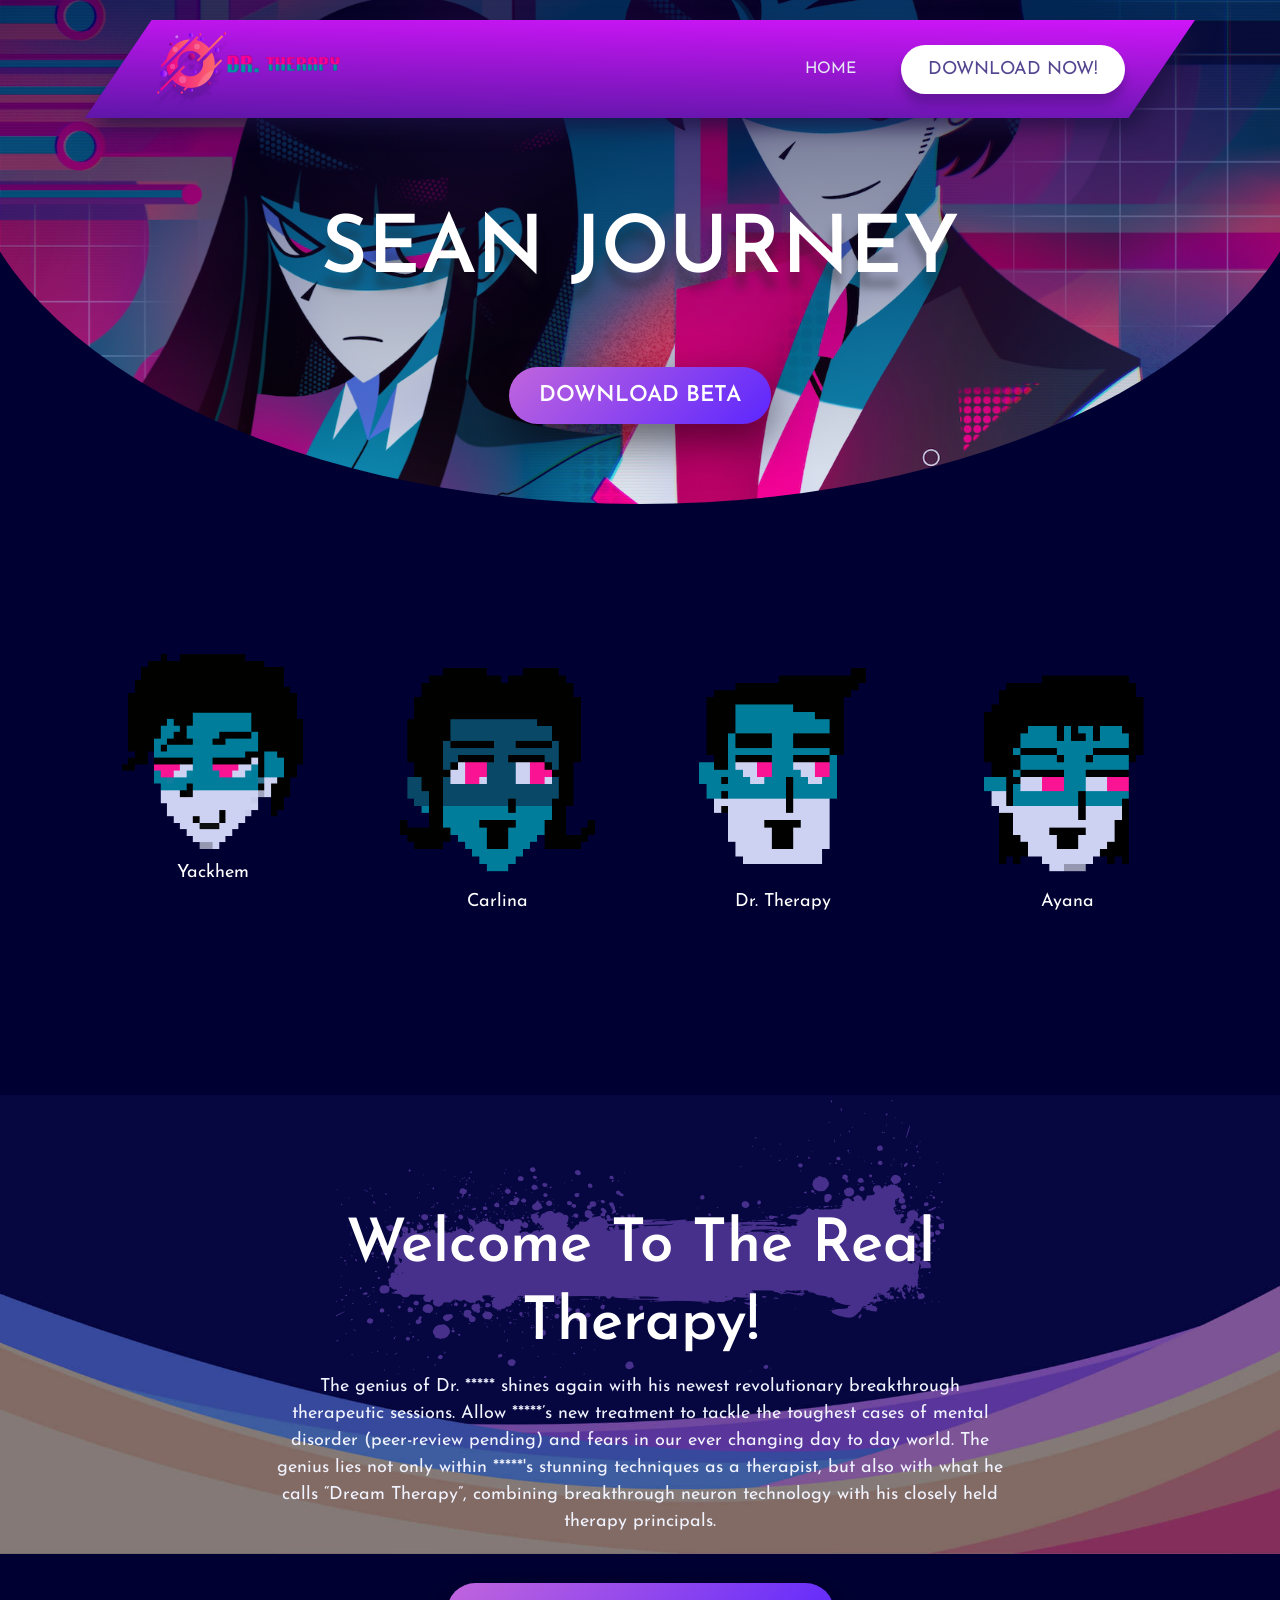
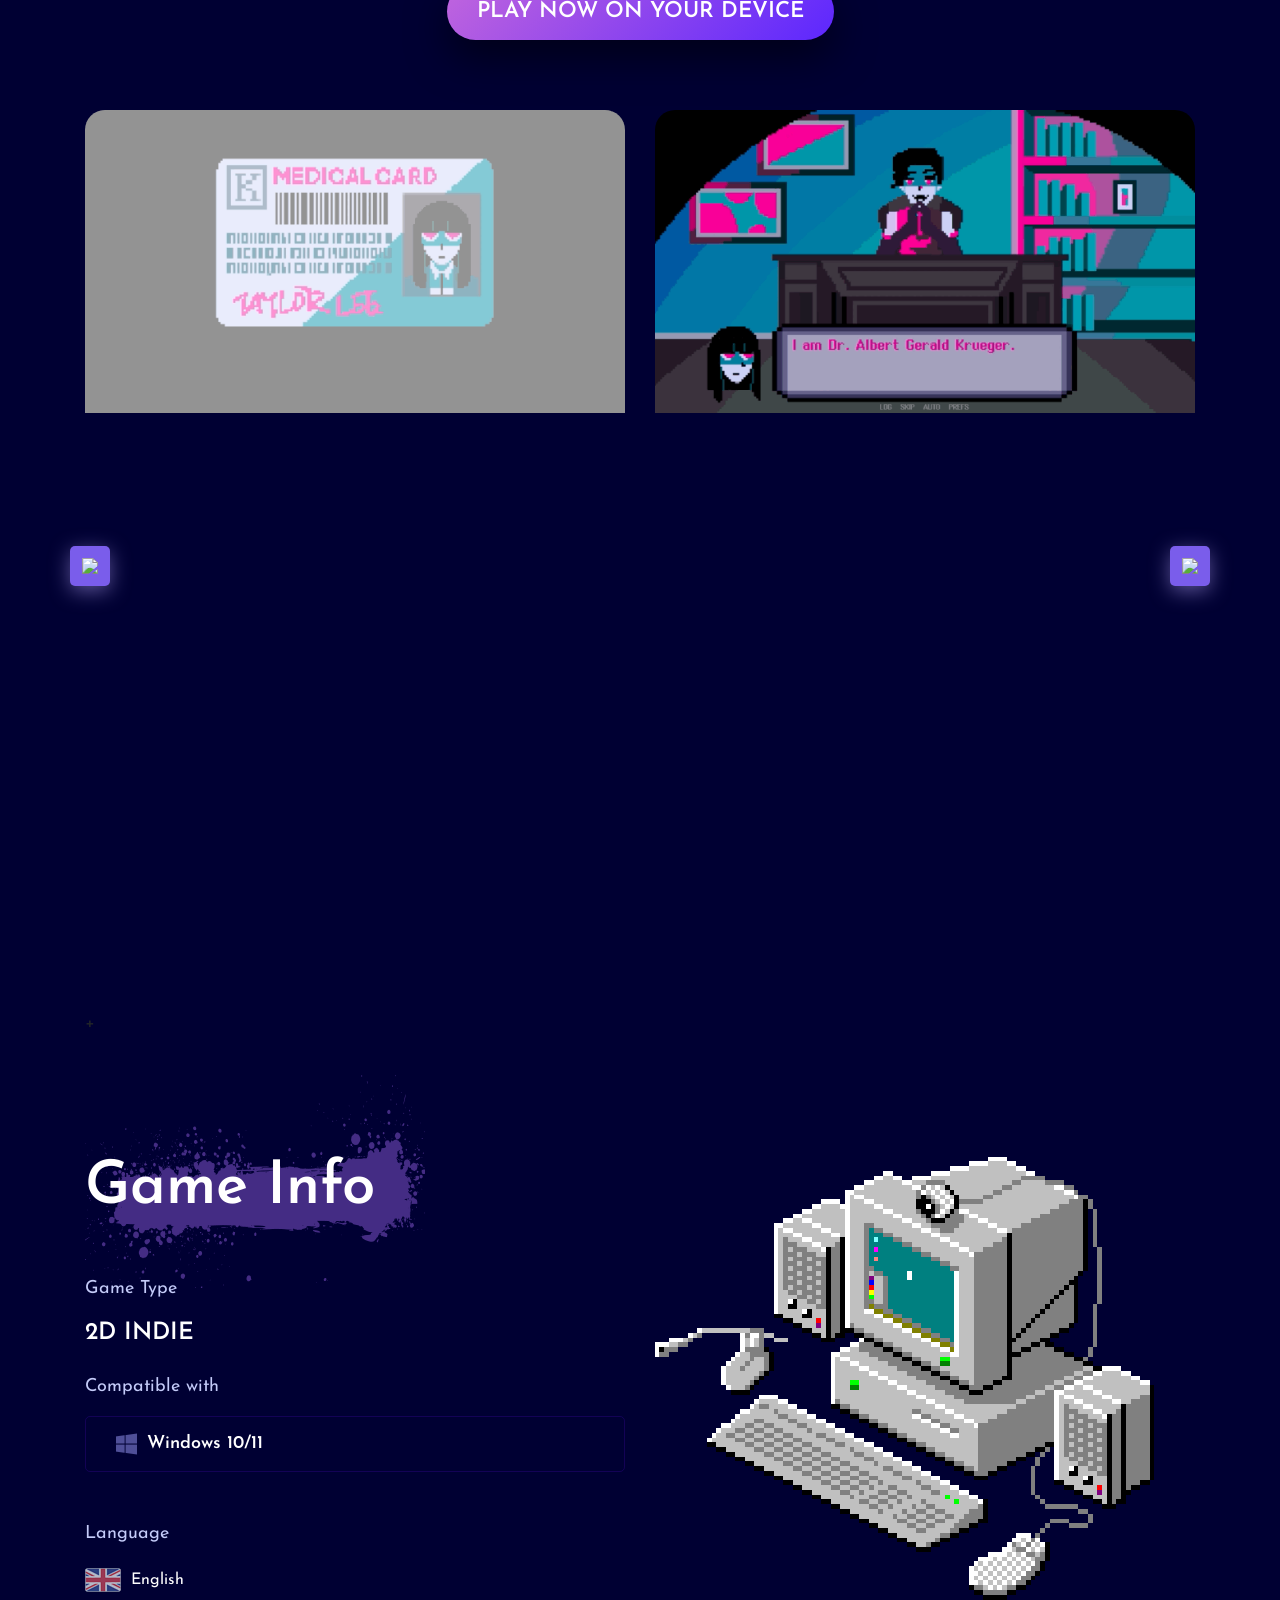
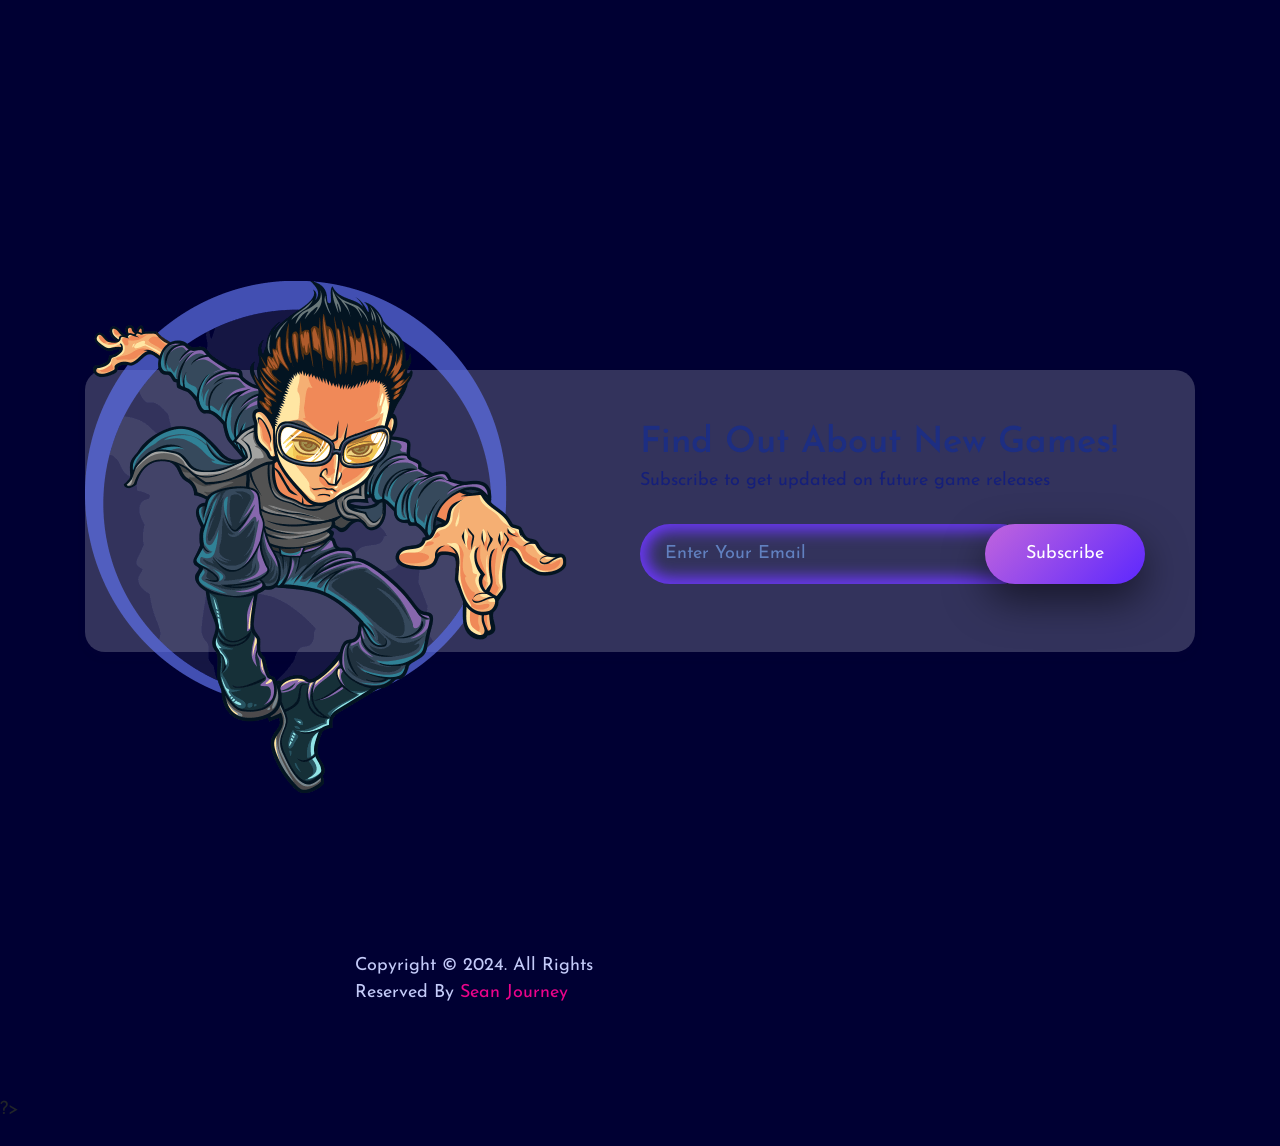
==== index.html @ 31d28137 "Add files via upload" ====
<!DOCTYPE html PUBLIC "-//W3C//DTD HTML 4.0 Transitional//EN" "http://www.w3.org/TR/REC-html40/loose.dtd">
<?php <!DOCTYPE html><html lang="en"><head>
<title>Sean Journey</title>
<meta content="Sean Journey" property="og:title">
<meta content="Sean Journey is a 2D, Indie and Therapy game. Take your time and see more info in website." property="og:description">
<meta content="https://dr-therapy.github.io/" property="og:url">
<meta content="https://media.discordapp.net/attachments/1150513213058846881/1151575659253084210/images-9YUft3VPy93D.png?width=976&height=676" property="og:image">
<meta content="#43B581" data-react-helmet="true" name="theme-color">
<meta content="https://media.discordapp.net/attachments/1150513213058846881/1151256190723035217/images-aWc6dAeODB8t.png?width=602&height=642
  <meta charset="UTF-8">
  <meta name="viewport" content="width=device-width, initial-scale=1.0">
  <title>Sean Journey</title>
  <!-- site favicon -->
  <link rel="icon" type="image/png" href="favicons/547-images-72fq3OWCwYFh.png" sizes="16x16">
  <!-- bootstrap 4  -->
  <link rel="stylesheet" href="css/css-IxWB4lY7jQps.css">
  <!-- fontawesome 5  -->
  <link rel="stylesheet" href="css/css-XIwxACQ8x75P.css">
  <!-- line-awesome webfont -->
  <link rel="stylesheet" href="css/css-FMlQLo7aZIdX.css">
  <!-- custom select css -->
  <link rel="stylesheet" href="css/css-d6UPQc3RAxbQ.css">
  <!-- animate css  -->
  <link rel="stylesheet" href="css/css-5JDWLdADN96t.css">
  <!-- lightcase css -->
  <link rel="stylesheet" href="css/css-H0JssrYI01Vh.css">
  <!-- slick slider css -->
  <link rel="stylesheet" href="css/css-qtkO4EIQkeHP.css">
  <!-- style main css -->
  <link rel="stylesheet" href="css/css-QfzSubAjtfDZ.css">
</head>
  <body>

    <!-- prealoader start  -->
    <div class="preloader">
      <div class="spinner">
        <div class="dot1"></div>
        <div class="dot2"></div>
      </div>
    </div>
    <!-- prealoader end -->

  <!-- scroll-to-top start -->
  <div class="scroll-to-top">
    <span class="scroll-icon">
      <i class="las la-arrow-up"></i>
    </span>
  </div>
  <!-- scroll-to-top end -->
  <!-- page-wrapper start -->
  <div class="page-wrapper">
      <!-- login modal -->
  <div class="modal fade" id="loginModal" tabindex="1" role="dialog" aria-hidden="true">
    <div class="modal-dialog modal-dialog-centered modal-dialog-scrollable">
      <div class="modal-content bg-transparent">
        <div class="modal-body">
          <div class="account-area">
  <form action="" method="post">
            <h3 class="title mb-4">Access Beta</h3>
            </form><form class="account-form">
              <div class="form-group">
                <label>Key</label>
                <input type="keyy" name="keyy" id="keyy" placeholder="Enter Your Key" class="form-control">
              </div>
              <div class="text-center">
                <button type="submit" name="submit" class="cmn-btn">Access</button>
              </div>
          </form></div><!-- account-area end -->
        </div>
      </div>
    </div>
  </div>

  <!-- Sign Up modal -->
  <div class="modal fade" id="signupModal" tabindex="1" role="dialog" aria-hidden="true">
    <div class="modal-dialog modal-dialog-centered modal-dialog-scrollable">
      <div class="modal-content bg-transparent">
        <div class="modal-body">
          <div class="account-area">
            <h3 class="title mb-4">Let's get started</h3>
            <div class="text-center mt-4">
              <a href="#0" class="google-btn mt-4 mb-3"><img src="images/images-44R.iAA0UcPmk.png" alt="image">Sign Up with Google</a>
            </div>
            <div class="or-devider mt-4"><span>OR</span></div>
            <p class="text-center mt-2 mb-4">Sign up with your work email</p>
            <form class="account-form">
              <div class="form-group">
                <label>Your Email </label>
                <input type="email" name="login_email" placeholder="Enter Your Email" class="form-control">
              </div>
              <div class="text-center">
                <button type="submit" class="cmn-btn">Try It Now</button>
              </div>
            </form>
            <p class="text-center mt-3">Already have an account?<a href="#0" data-dismiss="modal" data-toggle="modal" data-target="#loginModal">Sign In</a></p>
          </div><!-- account-area end -->
        </div>
      </div>
    </div>
  </div>

  <!-- header-section start  -->
  <header class="header">
    <div class="header__bottom">
      <div class="container">
        <nav class="navbar navbar-expand-xl align-items-center">
          <a class="site-logo site-title" href="index.html"><img src="images/images-RcSnmPoXoDvJ.png" alt="site-logo"><span class="logo-icon"><i class="flaticon-fire"></i></span></a>
          <button class="navbar-toggler ml-auto" type="button" data-toggle="collapse" data-target="#navbarSupportedContent" aria-controls="navbarSupportedContent" aria-expanded="false" aria-label="Toggle navigation">
          <span class="menu-toggle"></span>
          </button>
          <div class="collapse navbar-collapse" id="navbarSupportedContent">
            <ul class="navbar-nav main-menu ml-auto">
              <li class="menu_has_children">
                <a href="#0">Home</a>
            </li></ul>
            <div class="nav-right">
              <a href="https://mega.nz/file/ZqERUDAR#5zVA3lw1szjjdpFjKoRup0w1omynyLAjbI9pISvxrHs download="" alt="">Download Now! </a>
            </div>
          </div>
        </nav>
      </div>
    </div><!-- header__bottom end -->
  </header>
  <!-- header-section end  -->

    <!-- inner-hero start -->
    <section class="inner-hero style--three">
      <div class="clip-path-img"><img src="images/images-9YUft3VPy93D.png" alt="image"></div>
      <div class="container">
        <div class="row">
          <div class="col-lg-12">
            <div class="single-game-hero text-center">
              <h2 class="game-name">Sean Journey</h2>
              <div>
              <a href="https://mega.nz/file/ZqERUDAR#5zVA3lw1szjjdpFjKoRup0w1omynyLAjbI9pISvxrHs" download alt class="cmn-btn style--two mt-5">Download Beta </a>
              </div>
            </div>
          </div>
        </div>
      </div>
    </section>
    <!-- inner-hero end -->

    <!-- game features section start -->
    <div class="pt-120 pb-120">
      <div class="container">
        <div class="row mb-none-30">
          <div class="col-lg-3 col-sm-6 mb-30">
            <div class="feature-card bg_img" data-background="assets/images/elements/features/bg-1.png">
              <div class="feature-card__icon">
                <img src="images/images-UntHGE5ipt9d.png" alt="img">
              </div>
              <div class="feature-card__content">
                <p class="text-white">Yackhem</p>
              </div>
            </div><!-- feature-card end -->
          </div>
          <div class="col-lg-3 col-sm-6 mb-30">
            <div class="feature-card bg_img" data-background="assets/images/elements/features/bg-2.png">
              <div class="feature-card__icon">
                <img src="images/images-X0S0oBX2FQmn.png" alt="img">
              </div>
              <div class="feature-card__content">
                <p class="text-white">Carlina</p>
              </div>
            </div><!-- feature-card end -->
          </div>
          <div class="col-lg-3 col-sm-6 mb-30">
            <div class="feature-card bg_img" data-background="assets/images/elements/features/bg-3.png">
              <div class="feature-card__icon">
                <img src="images/images-pfYqk3it9gAr.png" alt="img">
              </div>
              <div class="feature-card__content">
                <p class="text-white">Dr. Therapy</p>
              </div>
            </div><!-- feature-card end -->
          </div>
          <div class="col-lg-3 col-sm-6 mb-30">
            <div class="feature-card bg_img" data-background="assets/images/elements/features/bg-4.png">
              <div class="feature-card__icon">
                <img src="images/images-PwZuIJb8jVUO.png" alt="img">
              </div>
              <div class="feature-card__content">
                <p class="text-white">Ayana</p>
              </div>
            </div><!-- feature-card end -->
          </div>
        </div>
      </div>
    </div>
    <!-- game features section end -->

    <!-- single game start -->
    <section class="pt-120 position-relative">
      <div class="bg-el"><img src="images/images-v4P0TdIMLBCH.jpg" alt="image"></div>
      <div class="container">
        <div class="row justify-content-center">
          <div class="col-lg-8">
            <div class="section-header text-center has--bg">
              <div class="header-image"><img src="images/images-P5N8uVR3KMIM.png" alt="image"></div>
              <h2 class="section-title">Welcome To The Real Therapy!</h2>
              <p>The genius of Dr. ***** shines again with his newest revolutionary breakthrough therapeutic sessions. Allow *****&rsquo;s new treatment to tackle the toughest cases of mental disorder (peer-review pending) and fears in our ever changing day to day world. The genius lies not only within *****'s stunning techniques as a therapist, but also with what he calls &ldquo;Dream Therapy&rdquo;, combining breakthrough neuron technology with his closely held therapy principals.</p>
              <a href="#" class="cmn-btn style--two mt-5">PLAY NOW ON YOUR DEVICE</a>
            </div>
          </div>
        </div>
        <div class="single-game-slider">
          <div class="single-slide">
            <img src="images/images-fbXur6ItQhY5.jpg" alt="image">
          </div><!-- single-slide end -->+
          <div class="single-slide">
            <img src="images/images-9a9Xf6.png" alt="image">
          </div><!-- single-slide end -->
          <div class="single-slide">
            <img src="images/images-DHHdN8.png" alt="image">
          </div><!-- single-slide end -->
          <div class="single-slide">
            <img src="images/images-fDki8O.jpg" alt="image">
          </div><!-- single-slide end -->
        </div><!-- single-game-slider end -->
      </div>
    </section>
    <!-- single game end -->

    <!-- game info start -->
    <section class="pt-120 pb-120">
      <div class="container">
        <div class="row">
          <div class="col-lg-6">
            <div class="section-header has--bg mb-5">
              <div class="header-image justify-content-start"><img src="images/images-zzeDLjDer0Ff.png" alt="image"></div>
              <h2 class="section-title">Game Info</h2>
            </div>
            <p>Game Type</p>
            <h3 class="text-uppercase mt-3">2D Indie</h3>
            <p class="mt-4">Compatible with</p>
            <div class="game-compatible mt-3">
              <div class="single">
                <i class="fab fa-windows"></i>
                <h6 class="caption">Windows 10/11</h6>
              </div><!-- single end -->
            </div><!-- game-compatible end -->
            <p class="mt-5">Language</p>
            <div class="game-language mt-3">
              <div class="single">
                <img src="images/images-4wD2h6oa7nn2.png" alt="image">
                <span class="text-white">English</span>
              </div>
            </div>
          </div>
          <div class="col-lg-6 mt-lg-0 mt-4">
            <div class="game-info-thumb">
              <img src="images/images-RMMjCz6ABaKH.png" alt="game-info-image">
            </div>
          </div>
        </div>
      </div>
    </section>
    <!-- game info end -->
      <!-- footer section start  -->
  <footer class="footer-section bg_img" data-background="images/elements/footer.png">
    <div class="container">
      <div class="row">
        <div class="col-lg-12">
          <div class="subscribe-area">
            <div class="obj"><img src="images/images-aWc6dAeODB8t.png" alt="image"></div>
            <div class="subscribe-content">
              <h2 class="title">Find Out About New Games!</h2>
              <p>Subscribe to get updated on future game releases</p>
              <p></p>
              <form class="subscribe-form">
                <input type="email" name="subscribe_email" id="subscribe_email" placeholder="Enter Your Email">
                <button type="submit">Subscribe</button>
              </form>
            </div>
          </div>
        </div>
      </div>
      <div class="row footer-top mb-none-50">
        <div class="col-lg-3 col-sm-6 mb-50">
          <div class="footer-widget">
          </div><!-- footer-widget end -->
      </div><!-- footer-top end -->
      <div class="row footer-bottom align-items-center">
        <div class="col-lg-7 col-md-6 text-md-left text-center">
          <p class="copy-right-text">Copyright &copy; 2024. All Rights Reserved By <a href="#0">Sean Journey</a></p>
        </div>
      </div>
    </div>
  
  <!-- footer section end -->
  </div>
  <!-- page-wrapper end -->
  <!-- jQuery library -->
  <script src="js/458-js-vhM5nTkRwGeE.js"></script>
  <!-- bootstrap js -->
  <script src="js/3414-js-tIITz0JOA8AU.js"></script>
  <!-- custom select js -->
  <script src="js/6328-js-YSzpEnD76Flz.js"></script>
  <!-- lightcase js -->
  <script src="js/8046-js-hfisyvndt5q6.js"></script>
  <!-- wow js -->
  <script src="js/7450-js-wHGC4QFabzO2.js"></script>
  <!-- slick slider js -->
  <script src="js/1600-js-KuqgQmobWQ8Y.js"></script>
  <script src="js/5266-js-9INz7Jg2AazP.js"></script>
  <!-- contact js -->
  <script src="js/2627-js-Fd31pqFTUSxp.js"></script>

  <script src="js/5853-js-1tJf0xvM9SSX.js"></script>
  <!-- custom js -->
  <script src="js/4143-js-h2c0jlg7K18U.js"></script>
  ?&gt;
</footer></body></html>
---- css/css-FMlQLo7aZIdX.css ----
.la,.lab,.lad,.lal,.lar,.las{-moz-osx-font-smoothing:grayscale;-webkit-font-smoothing:antialiased;display:inline-block;font-style:normal;font-variant:normal;text-rendering:auto;line-height:1}.la-lg{font-size:1.33333em;line-height:.75em;vertical-align:-.0667em}.la-xs{font-size:.75em}.la-sm{font-size:.875em}.la-1x{font-size:1em}.la-2x{font-size:2em}.la-3x{font-size:3em}.la-4x{font-size:4em}.la-5x{font-size:5em}.la-6x{font-size:6em}.la-7x{font-size:7em}.la-8x{font-size:8em}.la-9x{font-size:9em}.la-10x{font-size:10em}.la-fw{text-align:center;width:1.25em}.la-ul{list-style-type:none;margin-left:2.5em;padding-left:0}.la-ul>li{position:relative}.la-li{left:-2em;position:absolute;text-align:center;width:2em;line-height:inherit}.la-border{border:solid .08em #eee;border-radius:.1em;padding:.2em .25em .15em}.la-pull-left{float:left}.la-pull-right{float:right}.la.la-pull-left,.lab.la-pull-left,.lal.la-pull-left,.lar.la-pull-left,.las.la-pull-left{margin-right:.3em}.la.la-pull-right,.lab.la-pull-right,.lal.la-pull-right,.lar.la-pull-right,.las.la-pull-right{margin-left:.3em}.la-spin{-webkit-animation:la-spin 2s infinite linear;animation:la-spin 2s infinite linear}.la-pulse{-webkit-animation:la-spin 1s infinite steps(8);animation:la-spin 1s infinite steps(8)}@-webkit-keyframes la-spin{0%{-webkit-transform:rotate(0);transform:rotate(0)}100%{-webkit-transform:rotate(360deg);transform:rotate(360deg)}}@keyframes la-spin{0%{-webkit-transform:rotate(0);transform:rotate(0)}100%{-webkit-transform:rotate(360deg);transform:rotate(360deg)}}.la-rotate-90{-webkit-transform:rotate(90deg);transform:rotate(90deg)}.la-rotate-180{-webkit-transform:rotate(180deg);transform:rotate(180deg)}.la-rotate-270{-webkit-transform:rotate(270deg);transform:rotate(270deg)}.la-flip-horizontal{-webkit-transform:scale(-1,1);transform:scale(-1,1)}.la-flip-vertical{-webkit-transform:scale(1,-1);transform:scale(1,-1)}.la-flip-both,.la-flip-horizontal.la-flip-vertical{-webkit-transform:scale(-1,-1);transform:scale(-1,-1)}:root .la-flip-both,:root .la-flip-horizontal,:root .la-flip-vertical,:root .la-rotate-180,:root .la-rotate-270,:root .la-rotate-90{-webkit-filter:none;filter:none}.la-stack{display:inline-block;height:2em;line-height:2em;position:relative;vertical-align:middle;width:2.5em}.la-stack-1x,.la-stack-2x{left:0;position:absolute;text-align:center;width:100%}.la-stack-1x{line-height:inherit}.la-stack-2x{font-size:2em}.la-inverse{color:#fff}.la-500px:before{content:"\f26e"}.la-accessible-icon:before{content:"\f368"}.la-accusoft:before{content:"\f369"}.la-acquisitions-incorporated:before{content:"\f6af"}.la-ad:before{content:"\f641"}.la-address-book:before{content:"\f2b9"}.la-address-card:before{content:"\f2bb"}.la-adjust:before{content:"\f042"}.la-adn:before{content:"\f170"}.la-adobe:before{content:"\f778"}.la-adversal:before{content:"\f36a"}.la-affiliatetheme:before{content:"\f36b"}.la-air-freshener:before{content:"\f5d0"}.la-airbnb:before{content:"\f834"}.la-algolia:before{content:"\f36c"}.la-align-center:before{content:"\f037"}.la-align-justify:before{content:"\f039"}.la-align-left:before{content:"\f036"}.la-align-right:before{content:"\f038"}.la-alipay:before{content:"\f642"}.la-allergies:before{content:"\f461"}.la-amazon:before{content:"\f270"}.la-amazon-pay:before{content:"\f42c"}.la-ambulance:before{content:"\f0f9"}.la-american-sign-language-interpreting:before{content:"\f2a3"}.la-amilia:before{content:"\f36d"}.la-anchor:before{content:"\f13d"}.la-android:before{content:"\f17b"}.la-angellist:before{content:"\f209"}.la-angle-double-down:before{content:"\f103"}.la-angle-double-left:before{content:"\f100"}.la-angle-double-right:before{content:"\f101"}.la-angle-double-up:before{content:"\f102"}.la-angle-down:before{content:"\f107"}.la-angle-left:before{content:"\f104"}.la-angle-right:before{content:"\f105"}.la-angle-up:before{content:"\f106"}.la-angry:before{content:"\f556"}.la-angrycreative:before{content:"\f36e"}.la-angular:before{content:"\f420"}.la-ankh:before{content:"\f644"}.la-app-store:before{content:"\f36f"}.la-app-store-ios:before{content:"\f370"}.la-apper:before{content:"\f371"}.la-apple:before{content:"\f179"}.la-apple-alt:before{content:"\f5d1"}.la-apple-pay:before{content:"\f415"}.la-archive:before{content:"\f187"}.la-archway:before{content:"\f557"}.la-arrow-alt-circle-down:before{content:"\f358"}.la-arrow-alt-circle-left:before{content:"\f359"}.la-arrow-alt-circle-right:before{content:"\f35a"}.la-arrow-alt-circle-up:before{content:"\f35b"}.la-arrow-circle-down:before{content:"\f0ab"}.la-arrow-circle-left:before{content:"\f0a8"}.la-arrow-circle-right:before{content:"\f0a9"}.la-arrow-circle-up:before{content:"\f0aa"}.la-arrow-down:before{content:"\f063"}.la-arrow-left:before{content:"\f060"}.la-arrow-right:before{content:"\f061"}.la-arrow-up:before{content:"\f062"}.la-arrows-alt:before{content:"\f0b2"}.la-arrows-alt-h:before{content:"\f337"}.la-arrows-alt-v:before{content:"\f338"}.la-artstation:before{content:"\f77a"}.la-assistive-listening-systems:before{content:"\f2a2"}.la-asterisk:before{content:"\f069"}.la-asymmetrik:before{content:"\f372"}.la-at:before{content:"\f1fa"}.la-atlas:before{content:"\f558"}.la-atlassian:before{content:"\f77b"}.la-atom:before{content:"\f5d2"}.la-audible:before{content:"\f373"}.la-audio-description:before{content:"\f29e"}.la-autoprefixer:before{content:"\f41c"}.la-avianex:before{content:"\f374"}.la-aviato:before{content:"\f421"}.la-award:before{content:"\f559"}.la-aws:before{content:"\f375"}.la-baby:before{content:"\f77c"}.la-baby-carriage:before{content:"\f77d"}.la-backspace:before{content:"\f55a"}.la-backward:before{content:"\f04a"}.la-bacon:before{content:"\f7e5"}.la-balance-scale:before{content:"\f24e"}.la-balance-scale-left:before{content:"\f515"}.la-balance-scale-right:before{content:"\f516"}.la-ban:before{content:"\f05e"}.la-band-aid:before{content:"\f462"}.la-bandcamp:before{content:"\f2d5"}.la-barcode:before{content:"\f02a"}.la-bars:before{content:"\f0c9"}.la-baseball-ball:before{content:"\f433"}.la-basketball-ball:before{content:"\f434"}.la-bath:before{content:"\f2cd"}.la-battery-empty:before{content:"\f244"}.la-battery-full:before{content:"\f240"}.la-battery-half:before{content:"\f242"}.la-battery-quarter:before{content:"\f243"}.la-battery-three-quarters:before{content:"\f241"}.la-battle-net:before{content:"\f835"}.la-bed:before{content:"\f236"}.la-beer:before{content:"\f0fc"}.la-behance:before{content:"\f1b4"}.la-behance-square:before{content:"\f1b5"}.la-bell:before{content:"\f0f3"}.la-bell-slash:before{content:"\f1f6"}.la-bezier-curve:before{content:"\f55b"}.la-bible:before{content:"\f647"}.la-bicycle:before{content:"\f206"}.la-biking:before{content:"\f84a"}.la-bimobject:before{content:"\f378"}.la-binoculars:before{content:"\f1e5"}.la-biohazard:before{content:"\f780"}.la-birthday-cake:before{content:"\f1fd"}.la-bitbucket:before{content:"\f171"}.la-bitcoin:before{content:"\f379"}.la-bity:before{content:"\f37a"}.la-black-tie:before{content:"\f27e"}.la-blackberry:before{content:"\f37b"}.la-blender:before{content:"\f517"}.la-blender-phone:before{content:"\f6b6"}.la-blind:before{content:"\f29d"}.la-blog:before{content:"\f781"}.la-blogger:before{content:"\f37c"}.la-blogger-b:before{content:"\f37d"}.la-bluetooth:before{content:"\f293"}.la-bluetooth-b:before{content:"\f294"}.la-bold:before{content:"\f032"}.la-bolt:before{content:"\f0e7"}.la-bomb:before{content:"\f1e2"}.la-bone:before{content:"\f5d7"}.la-bong:before{content:"\f55c"}.la-book:before{content:"\f02d"}.la-book-dead:before{content:"\f6b7"}.la-book-medical:before{content:"\f7e6"}.la-book-open:before{content:"\f518"}.la-book-reader:before{content:"\f5da"}.la-bookmark:before{content:"\f02e"}.la-bootstrap:before{content:"\f836"}.la-border-all:before{content:"\f84c"}.la-border-none:before{content:"\f850"}.la-border-style:before{content:"\f853"}.la-bowling-ball:before{content:"\f436"}.la-box:before{content:"\f466"}.la-box-open:before{content:"\f49e"}.la-boxes:before{content:"\f468"}.la-braille:before{content:"\f2a1"}.la-brain:before{content:"\f5dc"}.la-bread-slice:before{content:"\f7ec"}.la-briefcase:before{content:"\f0b1"}.la-briefcase-medical:before{content:"\f469"}.la-broadcast-tower:before{content:"\f519"}.la-broom:before{content:"\f51a"}.la-brush:before{content:"\f55d"}.la-btc:before{content:"\f15a"}.la-buffer:before{content:"\f837"}.la-bug:before{content:"\f188"}.la-building:before{content:"\f1ad"}.la-bullhorn:before{content:"\f0a1"}.la-bullseye:before{content:"\f140"}.la-burn:before{content:"\f46a"}.la-buromobelexperte:before{content:"\f37f"}.la-bus:before{content:"\f207"}.la-bus-alt:before{content:"\f55e"}.la-business-time:before{content:"\f64a"}.la-buy-n-large:before{content:"\f8a6"}.la-buysellads:before{content:"\f20d"}.la-calculator:before{content:"\f1ec"}.la-calendar:before{content:"\f133"}.la-calendar-alt:before{content:"\f073"}.la-calendar-check:before{content:"\f274"}.la-calendar-day:before{content:"\f783"}.la-calendar-minus:before{content:"\f272"}.la-calendar-plus:before{content:"\f271"}.la-calendar-times:before{content:"\f273"}.la-calendar-week:before{content:"\f784"}.la-camera:before{content:"\f030"}.la-camera-retro:before{content:"\f083"}.la-campground:before{content:"\f6bb"}.la-canadian-maple-leaf:before{content:"\f785"}.la-candy-cane:before{content:"\f786"}.la-cannabis:before{content:"\f55f"}.la-capsules:before{content:"\f46b"}.la-car:before{content:"\f1b9"}.la-car-alt:before{content:"\f5de"}.la-car-battery:before{content:"\f5df"}.la-car-crash:before{content:"\f5e1"}.la-car-side:before{content:"\f5e4"}.la-caret-down:before{content:"\f0d7"}.la-caret-left:before{content:"\f0d9"}.la-caret-right:before{content:"\f0da"}.la-caret-square-down:before{content:"\f150"}.la-caret-square-left:before{content:"\f191"}.la-caret-square-right:before{content:"\f152"}.la-caret-square-up:before{content:"\f151"}.la-caret-up:before{content:"\f0d8"}.la-carrot:before{content:"\f787"}.la-cart-arrow-down:before{content:"\f218"}.la-cart-plus:before{content:"\f217"}.la-cash-register:before{content:"\f788"}.la-cat:before{content:"\f6be"}.la-cc-amazon-pay:before{content:"\f42d"}.la-cc-amex:before{content:"\f1f3"}.la-cc-apple-pay:before{content:"\f416"}.la-cc-diners-club:before{content:"\f24c"}.la-cc-discover:before{content:"\f1f2"}.la-cc-jcb:before{content:"\f24b"}.la-cc-mastercard:before{content:"\f1f1"}.la-cc-paypal:before{content:"\f1f4"}.la-cc-stripe:before{content:"\f1f5"}.la-cc-visa:before{content:"\f1f0"}.la-centercode:before{content:"\f380"}.la-centos:before{content:"\f789"}.la-certificate:before{content:"\f0a3"}.la-chair:before{content:"\f6c0"}.la-chalkboard:before{content:"\f51b"}.la-chalkboard-teacher:before{content:"\f51c"}.la-charging-station:before{content:"\f5e7"}.la-chart-area:before{content:"\f1fe"}.la-chart-bar:before{content:"\f080"}.la-chart-line:before{content:"\f201"}.la-chart-pie:before{content:"\f200"}.la-check:before{content:"\f00c"}.la-check-circle:before{content:"\f058"}.la-check-double:before{content:"\f560"}.la-check-square:before{content:"\f14a"}.la-cheese:before{content:"\f7ef"}.la-chess:before{content:"\f439"}.la-chess-bishop:before{content:"\f43a"}.la-chess-board:before{content:"\f43c"}.la-chess-king:before{content:"\f43f"}.la-chess-knight:before{content:"\f441"}.la-chess-pawn:before{content:"\f443"}.la-chess-queen:before{content:"\f445"}.la-chess-rook:before{content:"\f447"}.la-chevron-circle-down:before{content:"\f13a"}.la-chevron-circle-left:before{content:"\f137"}.la-chevron-circle-right:before{content:"\f138"}.la-chevron-circle-up:before{content:"\f139"}.la-chevron-down:before{content:"\f078"}.la-chevron-left:before{content:"\f053"}.la-chevron-right:before{content:"\f054"}.la-chevron-up:before{content:"\f077"}.la-child:before{content:"\f1ae"}.la-chrome:before{content:"\f268"}.la-chromecast:before{content:"\f838"}.la-church:before{content:"\f51d"}.la-circle:before{content:"\f111"}.la-circle-notch:before{content:"\f1ce"}.la-city:before{content:"\f64f"}.la-clinic-medical:before{content:"\f7f2"}.la-clipboard:before{content:"\f328"}.la-clipboard-check:before{content:"\f46c"}.la-clipboard-list:before{content:"\f46d"}.la-clock:before{content:"\f017"}.la-clone:before{content:"\f24d"}.la-closed-captioning:before{content:"\f20a"}.la-cloud:before{content:"\f0c2"}.la-cloud-download-alt:before{content:"\f381"}.la-cloud-meatball:before{content:"\f73b"}.la-cloud-moon:before{content:"\f6c3"}.la-cloud-moon-rain:before{content:"\f73c"}.la-cloud-rain:before{content:"\f73d"}.la-cloud-showers-heavy:before{content:"\f740"}.la-cloud-sun:before{content:"\f6c4"}.la-cloud-sun-rain:before{content:"\f743"}.la-cloud-upload-alt:before{content:"\f382"}.la-cloudscale:before{content:"\f383"}.la-cloudsmith:before{content:"\f384"}.la-cloudversify:before{content:"\f385"}.la-cocktail:before{content:"\f561"}.la-code:before{content:"\f121"}.la-code-branch:before{content:"\f126"}.la-codepen:before{content:"\f1cb"}.la-codiepie:before{content:"\f284"}.la-coffee:before{content:"\f0f4"}.la-cog:before{content:"\f013"}.la-cogs:before{content:"\f085"}.la-coins:before{content:"\f51e"}.la-columns:before{content:"\f0db"}.la-comment:before{content:"\f075"}.la-comment-alt:before{content:"\f27a"}.la-comment-dollar:before{content:"\f651"}.la-comment-dots:before{content:"\f4ad"}.la-comment-medical:before{content:"\f7f5"}.la-comment-slash:before{content:"\f4b3"}.la-comments:before{content:"\f086"}.la-comments-dollar:before{content:"\f653"}.la-compact-disc:before{content:"\f51f"}.la-compass:before{content:"\f14e"}.la-compress:before{content:"\f066"}.la-compress-arrows-alt:before{content:"\f78c"}.la-concierge-bell:before{content:"\f562"}.la-confluence:before{content:"\f78d"}.la-connectdevelop:before{content:"\f20e"}.la-contao:before{content:"\f26d"}.la-cookie:before{content:"\f563"}.la-cookie-bite:before{content:"\f564"}.la-copy:before{content:"\f0c5"}.la-copyright:before{content:"\f1f9"}.la-cotton-bureau:before{content:"\f89e"}.la-couch:before{content:"\f4b8"}.la-cpanel:before{content:"\f388"}.la-creative-commons:before{content:"\f25e"}.la-creative-commons-by:before{content:"\f4e7"}.la-creative-commons-nc:before{content:"\f4e8"}.la-creative-commons-nc-eu:before{content:"\f4e9"}.la-creative-commons-nc-jp:before{content:"\f4ea"}.la-creative-commons-nd:before{content:"\f4eb"}.la-creative-commons-pd:before{content:"\f4ec"}.la-creative-commons-pd-alt:before{content:"\f4ed"}.la-creative-commons-remix:before{content:"\f4ee"}.la-creative-commons-sa:before{content:"\f4ef"}.la-creative-commons-sampling:before{content:"\f4f0"}.la-creative-commons-sampling-plus:before{content:"\f4f1"}.la-creative-commons-share:before{content:"\f4f2"}.la-creative-commons-zero:before{content:"\f4f3"}.la-credit-card:before{content:"\f09d"}.la-critical-role:before{content:"\f6c9"}.la-crop:before{content:"\f125"}.la-crop-alt:before{content:"\f565"}.la-cross:before{content:"\f654"}.la-crosshairs:before{content:"\f05b"}.la-crow:before{content:"\f520"}.la-crown:before{content:"\f521"}.la-crutch:before{content:"\f7f7"}.la-css3:before{content:"\f13c"}.la-css3-alt:before{content:"\f38b"}.la-cube:before{content:"\f1b2"}.la-cubes:before{content:"\f1b3"}.la-cut:before{content:"\f0c4"}.la-cuttlefish:before{content:"\f38c"}.la-d-and-d:before{content:"\f38d"}.la-d-and-d-beyond:before{content:"\f6ca"}.la-dashcube:before{content:"\f210"}.la-database:before{content:"\f1c0"}.la-deaf:before{content:"\f2a4"}.la-delicious:before{content:"\f1a5"}.la-democrat:before{content:"\f747"}.la-deploydog:before{content:"\f38e"}.la-deskpro:before{content:"\f38f"}.la-desktop:before{content:"\f108"}.la-dev:before{content:"\f6cc"}.la-deviantart:before{content:"\f1bd"}.la-dharmachakra:before{content:"\f655"}.la-dhl:before{content:"\f790"}.la-diagnoses:before{content:"\f470"}.la-diaspora:before{content:"\f791"}.la-dice:before{content:"\f522"}.la-dice-d20:before{content:"\f6cf"}.la-dice-d6:before{content:"\f6d1"}.la-dice-five:before{content:"\f523"}.la-dice-four:before{content:"\f524"}.la-dice-one:before{content:"\f525"}.la-dice-six:before{content:"\f526"}.la-dice-three:before{content:"\f527"}.la-dice-two:before{content:"\f528"}.la-digg:before{content:"\f1a6"}.la-digital-ocean:before{content:"\f391"}.la-digital-tachograph:before{content:"\f566"}.la-directions:before{content:"\f5eb"}.la-discord:before{content:"\f392"}.la-discourse:before{content:"\f393"}.la-divide:before{content:"\f529"}.la-dizzy:before{content:"\f567"}.la-dna:before{content:"\f471"}.la-dochub:before{content:"\f394"}.la-docker:before{content:"\f395"}.la-dog:before{content:"\f6d3"}.la-dollar-sign:before{content:"\f155"}.la-dolly:before{content:"\f472"}.la-dolly-flatbed:before{content:"\f474"}.la-donate:before{content:"\f4b9"}.la-door-closed:before{content:"\f52a"}.la-door-open:before{content:"\f52b"}.la-dot-circle:before{content:"\f192"}.la-dove:before{content:"\f4ba"}.la-download:before{content:"\f019"}.la-draft2digital:before{content:"\f396"}.la-drafting-compass:before{content:"\f568"}.la-dragon:before{content:"\f6d5"}.la-draw-polygon:before{content:"\f5ee"}.la-dribbble:before{content:"\f17d"}.la-dribbble-square:before{content:"\f397"}.la-dropbox:before{content:"\f16b"}.la-drum:before{content:"\f569"}.la-drum-steelpan:before{content:"\f56a"}.la-drumstick-bite:before{content:"\f6d7"}.la-drupal:before{content:"\f1a9"}.la-dumbbell:before{content:"\f44b"}.la-dumpster:before{content:"\f793"}.la-dumpster-fire:before{content:"\f794"}.la-dungeon:before{content:"\f6d9"}.la-dyalog:before{content:"\f399"}.la-earlybirds:before{content:"\f39a"}.la-ebay:before{content:"\f4f4"}.la-edge:before{content:"\f282"}.la-edit:before{content:"\f044"}.la-egg:before{content:"\f7fb"}.la-eject:before{content:"\f052"}.la-elementor:before{content:"\f430"}.la-ellipsis-h:before{content:"\f141"}.la-ellipsis-v:before{content:"\f142"}.la-ello:before{content:"\f5f1"}.la-ember:before{content:"\f423"}.la-empire:before{content:"\f1d1"}.la-envelope:before{content:"\f0e0"}.la-envelope-open:before{content:"\f2b6"}.la-envelope-open-text:before{content:"\f658"}.la-envelope-square:before{content:"\f199"}.la-envira:before{content:"\f299"}.la-equals:before{content:"\f52c"}.la-eraser:before{content:"\f12d"}.la-erlang:before{content:"\f39d"}.la-ethereum:before{content:"\f42e"}.la-ethernet:before{content:"\f796"}.la-etsy:before{content:"\f2d7"}.la-euro-sign:before{content:"\f153"}.la-evernote:before{content:"\f839"}.la-exchange-alt:before{content:"\f362"}.la-exclamation:before{content:"\f12a"}.la-exclamation-circle:before{content:"\f06a"}.la-exclamation-triangle:before{content:"\f071"}.la-expand:before{content:"\f065"}.la-expand-arrows-alt:before{content:"\f31e"}.la-expeditedssl:before{content:"\f23e"}.la-external-link-alt:before{content:"\f35d"}.la-external-link-square-alt:before{content:"\f360"}.la-eye:before{content:"\f06e"}.la-eye-dropper:before{content:"\f1fb"}.la-eye-slash:before{content:"\f070"}.la-facebook:before{content:"\f09a"}.la-facebook-f:before{content:"\f39e"}.la-facebook-messenger:before{content:"\f39f"}.la-facebook-square:before{content:"\f082"}.la-fan:before{content:"\f863"}.la-fantasy-flight-games:before{content:"\f6dc"}.la-fast-backward:before{content:"\f049"}.la-fast-forward:before{content:"\f050"}.la-fax:before{content:"\f1ac"}.la-feather:before{content:"\f52d"}.la-feather-alt:before{content:"\f56b"}.la-fedex:before{content:"\f797"}.la-fedora:before{content:"\f798"}.la-female:before{content:"\f182"}.la-fighter-jet:before{content:"\f0fb"}.la-figma:before{content:"\f799"}.la-file:before{content:"\f15b"}.la-file-alt:before{content:"\f15c"}.la-file-archive:before{content:"\f1c6"}.la-file-audio:before{content:"\f1c7"}.la-file-code:before{content:"\f1c9"}.la-file-contract:before{content:"\f56c"}.la-file-csv:before{content:"\f6dd"}.la-file-download:before{content:"\f56d"}.la-file-excel:before{content:"\f1c3"}.la-file-export:before{content:"\f56e"}.la-file-image:before{content:"\f1c5"}.la-file-import:before{content:"\f56f"}.la-file-invoice:before{content:"\f570"}.la-file-invoice-dollar:before{content:"\f571"}.la-file-medical:before{content:"\f477"}.la-file-medical-alt:before{content:"\f478"}.la-file-pdf:before{content:"\f1c1"}.la-file-powerpoint:before{content:"\f1c4"}.la-file-prescription:before{content:"\f572"}.la-file-signature:before{content:"\f573"}.la-file-upload:before{content:"\f574"}.la-file-video:before{content:"\f1c8"}.la-file-word:before{content:"\f1c2"}.la-fill:before{content:"\f575"}.la-fill-drip:before{content:"\f576"}.la-film:before{content:"\f008"}.la-filter:before{content:"\f0b0"}.la-fingerprint:before{content:"\f577"}.la-fire:before{content:"\f06d"}.la-fire-alt:before{content:"\f7e4"}.la-fire-extinguisher:before{content:"\f134"}.la-firefox:before{content:"\f269"}.la-first-aid:before{content:"\f479"}.la-first-order:before{content:"\f2b0"}.la-first-order-alt:before{content:"\f50a"}.la-firstdraft:before{content:"\f3a1"}.la-fish:before{content:"\f578"}.la-fist-raised:before{content:"\f6de"}.la-flag:before{content:"\f024"}.la-flag-checkered:before{content:"\f11e"}.la-flag-usa:before{content:"\f74d"}.la-flask:before{content:"\f0c3"}.la-flickr:before{content:"\f16e"}.la-flipboard:before{content:"\f44d"}.la-flushed:before{content:"\f579"}.la-fly:before{content:"\f417"}.la-folder:before{content:"\f07b"}.la-folder-minus:before{content:"\f65d"}.la-folder-open:before{content:"\f07c"}.la-folder-plus:before{content:"\f65e"}.la-font:before{content:"\f031"}.la-font-awesome:before{content:"\f2b4"}.la-font-awesome-alt:before{content:"\f35c"}.la-font-awesome-flag:before{content:"\f425"}.la-font-awesome-logo-full:before{content:"\f4e6"}.la-fonticons:before{content:"\f280"}.la-fonticons-fi:before{content:"\f3a2"}.la-football-ball:before{content:"\f44e"}.la-fort-awesome:before{content:"\f286"}.la-fort-awesome-alt:before{content:"\f3a3"}.la-forumbee:before{content:"\f211"}.la-forward:before{content:"\f04e"}.la-foursquare:before{content:"\f180"}.la-free-code-camp:before{content:"\f2c5"}.la-freebsd:before{content:"\f3a4"}.la-frog:before{content:"\f52e"}.la-frown:before{content:"\f119"}.la-frown-open:before{content:"\f57a"}.la-fulcrum:before{content:"\f50b"}.la-funnel-dollar:before{content:"\f662"}.la-futbol:before{content:"\f1e3"}.la-galactic-republic:before{content:"\f50c"}.la-galactic-senate:before{content:"\f50d"}.la-gamepad:before{content:"\f11b"}.la-gas-pump:before{content:"\f52f"}.la-gavel:before{content:"\f0e3"}.la-gem:before{content:"\f3a5"}.la-genderless:before{content:"\f22d"}.la-get-pocket:before{content:"\f265"}.la-gg:before{content:"\f260"}.la-gg-circle:before{content:"\f261"}.la-ghost:before{content:"\f6e2"}.la-gift:before{content:"\f06b"}.la-gifts:before{content:"\f79c"}.la-git:before{content:"\f1d3"}.la-git-alt:before{content:"\f841"}.la-git-square:before{content:"\f1d2"}.la-github:before{content:"\f09b"}.la-github-alt:before{content:"\f113"}.la-github-square:before{content:"\f092"}.la-gitkraken:before{content:"\f3a6"}.la-gitlab:before{content:"\f296"}.la-gitter:before{content:"\f426"}.la-glass-cheers:before{content:"\f79f"}.la-glass-martini:before{content:"\f000"}.la-glass-martini-alt:before{content:"\f57b"}.la-glass-whiskey:before{content:"\f7a0"}.la-glasses:before{content:"\f530"}.la-glide:before{content:"\f2a5"}.la-glide-g:before{content:"\f2a6"}.la-globe:before{content:"\f0ac"}.la-globe-africa:before{content:"\f57c"}.la-globe-americas:before{content:"\f57d"}.la-globe-asia:before{content:"\f57e"}.la-globe-europe:before{content:"\f7a2"}.la-gofore:before{content:"\f3a7"}.la-golf-ball:before{content:"\f450"}.la-goodreads:before{content:"\f3a8"}.la-goodreads-g:before{content:"\f3a9"}.la-google:before{content:"\f1a0"}.la-google-drive:before{content:"\f3aa"}.la-google-play:before{content:"\f3ab"}.la-google-plus:before{content:"\f2b3"}.la-google-plus-g:before{content:"\f0d5"}.la-google-plus-square:before{content:"\f0d4"}.la-google-wallet:before{content:"\f1ee"}.la-gopuram:before{content:"\f664"}.la-graduation-cap:before{content:"\f19d"}.la-gratipay:before{content:"\f184"}.la-grav:before{content:"\f2d6"}.la-greater-than:before{content:"\f531"}.la-greater-than-equal:before{content:"\f532"}.la-grimace:before{content:"\f57f"}.la-grin:before{content:"\f580"}.la-grin-alt:before{content:"\f581"}.la-grin-beam:before{content:"\f582"}.la-grin-beam-sweat:before{content:"\f583"}.la-grin-hearts:before{content:"\f584"}.la-grin-squint:before{content:"\f585"}.la-grin-squint-tears:before{content:"\f586"}.la-grin-stars:before{content:"\f587"}.la-grin-tears:before{content:"\f588"}.la-grin-tongue:before{content:"\f589"}.la-grin-tongue-squint:before{content:"\f58a"}.la-grin-tongue-wink:before{content:"\f58b"}.la-grin-wink:before{content:"\f58c"}.la-grip-horizontal:before{content:"\f58d"}.la-grip-lines:before{content:"\f7a4"}.la-grip-lines-vertical:before{content:"\f7a5"}.la-grip-vertical:before{content:"\f58e"}.la-gripfire:before{content:"\f3ac"}.la-grunt:before{content:"\f3ad"}.la-guitar:before{content:"\f7a6"}.la-gulp:before{content:"\f3ae"}.la-h-square:before{content:"\f0fd"}.la-hacker-news:before{content:"\f1d4"}.la-hacker-news-square:before{content:"\f3af"}.la-hackerrank:before{content:"\f5f7"}.la-hamburger:before{content:"\f805"}.la-hammer:before{content:"\f6e3"}.la-hamsa:before{content:"\f665"}.la-hand-holding:before{content:"\f4bd"}.la-hand-holding-heart:before{content:"\f4be"}.la-hand-holding-usd:before{content:"\f4c0"}.la-hand-lizard:before{content:"\f258"}.la-hand-middle-finger:before{content:"\f806"}.la-hand-paper:before{content:"\f256"}.la-hand-peace:before{content:"\f25b"}.la-hand-point-down:before{content:"\f0a7"}.la-hand-point-left:before{content:"\f0a5"}.la-hand-point-right:before{content:"\f0a4"}.la-hand-point-up:before{content:"\f0a6"}.la-hand-pointer:before{content:"\f25a"}.la-hand-rock:before{content:"\f255"}.la-hand-scissors:before{content:"\f257"}.la-hand-spock:before{content:"\f259"}.la-hands:before{content:"\f4c2"}.la-hands-helping:before{content:"\f4c4"}.la-handshake:before{content:"\f2b5"}.la-hanukiah:before{content:"\f6e6"}.la-hard-hat:before{content:"\f807"}.la-hashtag:before{content:"\f292"}.la-hat-cowboy:before{content:"\f8c0"}.la-hat-cowboy-side:before{content:"\f8c1"}.la-hat-wizard:before{content:"\f6e8"}.la-haykal:before{content:"\f666"}.la-hdd:before{content:"\f0a0"}.la-heading:before{content:"\f1dc"}.la-headphones:before{content:"\f025"}.la-headphones-alt:before{content:"\f58f"}.la-headset:before{content:"\f590"}.la-heart:before{content:"\f004"}.la-heart-broken:before{content:"\f7a9"}.la-heartbeat:before{content:"\f21e"}.la-helicopter:before{content:"\f533"}.la-highlighter:before{content:"\f591"}.la-hiking:before{content:"\f6ec"}.la-hippo:before{content:"\f6ed"}.la-hips:before{content:"\f452"}.la-hire-a-helper:before{content:"\f3b0"}.la-history:before{content:"\f1da"}.la-hockey-puck:before{content:"\f453"}.la-holly-berry:before{content:"\f7aa"}.la-home:before{content:"\f015"}.la-hooli:before{content:"\f427"}.la-hornbill:before{content:"\f592"}.la-horse:before{content:"\f6f0"}.la-horse-head:before{content:"\f7ab"}.la-hospital:before{content:"\f0f8"}.la-hospital-alt:before{content:"\f47d"}.la-hospital-symbol:before{content:"\f47e"}.la-hot-tub:before{content:"\f593"}.la-hotdog:before{content:"\f80f"}.la-hotel:before{content:"\f594"}.la-hotjar:before{content:"\f3b1"}.la-hourglass:before{content:"\f254"}.la-hourglass-end:before{content:"\f253"}.la-hourglass-half:before{content:"\f252"}.la-hourglass-start:before{content:"\f251"}.la-house-damage:before{content:"\f6f1"}.la-houzz:before{content:"\f27c"}.la-hryvnia:before{content:"\f6f2"}.la-html5:before{content:"\f13b"}.la-hubspot:before{content:"\f3b2"}.la-i-cursor:before{content:"\f246"}.la-ice-cream:before{content:"\f810"}.la-icicles:before{content:"\f7ad"}.la-icons:before{content:"\f86d"}.la-id-badge:before{content:"\f2c1"}.la-id-card:before{content:"\f2c2"}.la-id-card-alt:before{content:"\f47f"}.la-igloo:before{content:"\f7ae"}.la-image:before{content:"\f03e"}.la-images:before{content:"\f302"}.la-imdb:before{content:"\f2d8"}.la-inbox:before{content:"\f01c"}.la-indent:before{content:"\f03c"}.la-industry:before{content:"\f275"}.la-infinity:before{content:"\f534"}.la-info:before{content:"\f129"}.la-info-circle:before{content:"\f05a"}.la-instagram:before{content:"\f16d"}.la-intercom:before{content:"\f7af"}.la-internet-explorer:before{content:"\f26b"}.la-invision:before{content:"\f7b0"}.la-ioxhost:before{content:"\f208"}.la-italic:before{content:"\f033"}.la-itch-io:before{content:"\f83a"}.la-itunes:before{content:"\f3b4"}.la-itunes-note:before{content:"\f3b5"}.la-java:before{content:"\f4e4"}.la-jedi:before{content:"\f669"}.la-jedi-order:before{content:"\f50e"}.la-jenkins:before{content:"\f3b6"}.la-jira:before{content:"\f7b1"}.la-joget:before{content:"\f3b7"}.la-joint:before{content:"\f595"}.la-joomla:before{content:"\f1aa"}.la-journal-whills:before{content:"\f66a"}.la-js:before{content:"\f3b8"}.la-js-square:before{content:"\f3b9"}.la-jsfiddle:before{content:"\f1cc"}.la-kaaba:before{content:"\f66b"}.la-kaggle:before{content:"\f5fa"}.la-key:before{content:"\f084"}.la-keybase:before{content:"\f4f5"}.la-keyboard:before{content:"\f11c"}.la-keycdn:before{content:"\f3ba"}.la-khanda:before{content:"\f66d"}.la-kickstarter:before{content:"\f3bb"}.la-kickstarter-k:before{content:"\f3bc"}.la-kiss:before{content:"\f596"}.la-kiss-beam:before{content:"\f597"}.la-kiss-wink-heart:before{content:"\f598"}.la-kiwi-bird:before{content:"\f535"}.la-korvue:before{content:"\f42f"}.la-landmark:before{content:"\f66f"}.la-language:before{content:"\f1ab"}.la-laptop:before{content:"\f109"}.la-laptop-code:before{content:"\f5fc"}.la-laptop-medical:before{content:"\f812"}.la-laravel:before{content:"\f3bd"}.la-lastfm:before{content:"\f202"}.la-lastfm-square:before{content:"\f203"}.la-laugh:before{content:"\f599"}.la-laugh-beam:before{content:"\f59a"}.la-laugh-squint:before{content:"\f59b"}.la-laugh-wink:before{content:"\f59c"}.la-layer-group:before{content:"\f5fd"}.la-leaf:before{content:"\f06c"}.la-leanpub:before{content:"\f212"}.la-lemon:before{content:"\f094"}.la-less:before{content:"\f41d"}.la-less-than:before{content:"\f536"}.la-less-than-equal:before{content:"\f537"}.la-level-down-alt:before{content:"\f3be"}.la-level-up-alt:before{content:"\f3bf"}.la-life-ring:before{content:"\f1cd"}.la-lightbulb:before{content:"\f0eb"}.la-line:before{content:"\f3c0"}.la-link:before{content:"\f0c1"}.la-linkedin:before{content:"\f08c"}.la-linkedin-in:before{content:"\f0e1"}.la-linode:before{content:"\f2b8"}.la-linux:before{content:"\f17c"}.la-lira-sign:before{content:"\f195"}.la-list:before{content:"\f03a"}.la-list-alt:before{content:"\f022"}.la-list-ol:before{content:"\f0cb"}.la-list-ul:before{content:"\f0ca"}.la-location-arrow:before{content:"\f124"}.la-lock:before{content:"\f023"}.la-lock-open:before{content:"\f3c1"}.la-long-arrow-alt-down:before{content:"\f309"}.la-long-arrow-alt-left:before{content:"\f30a"}.la-long-arrow-alt-right:before{content:"\f30b"}.la-long-arrow-alt-up:before{content:"\f30c"}.la-low-vision:before{content:"\f2a8"}.la-luggage-cart:before{content:"\f59d"}.la-lyft:before{content:"\f3c3"}.la-magento:before{content:"\f3c4"}.la-magic:before{content:"\f0d0"}.la-magnet:before{content:"\f076"}.la-mail-bulk:before{content:"\f674"}.la-mailchimp:before{content:"\f59e"}.la-male:before{content:"\f183"}.la-mandalorian:before{content:"\f50f"}.la-map:before{content:"\f279"}.la-map-marked:before{content:"\f59f"}.la-map-marked-alt:before{content:"\f5a0"}.la-map-marker:before{content:"\f041"}.la-map-marker-alt:before{content:"\f3c5"}.la-map-pin:before{content:"\f276"}.la-map-signs:before{content:"\f277"}.la-markdown:before{content:"\f60f"}.la-marker:before{content:"\f5a1"}.la-mars:before{content:"\f222"}.la-mars-double:before{content:"\f227"}.la-mars-stroke:before{content:"\f229"}.la-mars-stroke-h:before{content:"\f22b"}.la-mars-stroke-v:before{content:"\f22a"}.la-mask:before{content:"\f6fa"}.la-mastodon:before{content:"\f4f6"}.la-maxcdn:before{content:"\f136"}.la-mdb:before{content:"\f8ca"}.la-medal:before{content:"\f5a2"}.la-medapps:before{content:"\f3c6"}.la-medium:before{content:"\f23a"}.la-medium-m:before{content:"\f3c7"}.la-medkit:before{content:"\f0fa"}.la-medrt:before{content:"\f3c8"}.la-meetup:before{content:"\f2e0"}.la-megaport:before{content:"\f5a3"}.la-meh:before{content:"\f11a"}.la-meh-blank:before{content:"\f5a4"}.la-meh-rolling-eyes:before{content:"\f5a5"}.la-memory:before{content:"\f538"}.la-mendeley:before{content:"\f7b3"}.la-menorah:before{content:"\f676"}.la-mercury:before{content:"\f223"}.la-meteor:before{content:"\f753"}.la-microchip:before{content:"\f2db"}.la-microphone:before{content:"\f130"}.la-microphone-alt:before{content:"\f3c9"}.la-microphone-alt-slash:before{content:"\f539"}.la-microphone-slash:before{content:"\f131"}.la-microscope:before{content:"\f610"}.la-microsoft:before{content:"\f3ca"}.la-minus:before{content:"\f068"}.la-minus-circle:before{content:"\f056"}.la-minus-square:before{content:"\f146"}.la-mitten:before{content:"\f7b5"}.la-mix:before{content:"\f3cb"}.la-mixcloud:before{content:"\f289"}.la-mizuni:before{content:"\f3cc"}.la-mobile:before{content:"\f10b"}.la-mobile-alt:before{content:"\f3cd"}.la-modx:before{content:"\f285"}.la-monero:before{content:"\f3d0"}.la-money-bill:before{content:"\f0d6"}.la-money-bill-alt:before{content:"\f3d1"}.la-money-bill-wave:before{content:"\f53a"}.la-money-bill-wave-alt:before{content:"\f53b"}.la-money-check:before{content:"\f53c"}.la-money-check-alt:before{content:"\f53d"}.la-monument:before{content:"\f5a6"}.la-moon:before{content:"\f186"}.la-mortar-pestle:before{content:"\f5a7"}.la-mosque:before{content:"\f678"}.la-motorcycle:before{content:"\f21c"}.la-mountain:before{content:"\f6fc"}.la-mouse:before{content:"\f8cc"}.la-mouse-pointer:before{content:"\f245"}.la-mug-hot:before{content:"\f7b6"}.la-music:before{content:"\f001"}.la-napster:before{content:"\f3d2"}.la-neos:before{content:"\f612"}.la-network-wired:before{content:"\f6ff"}.la-neuter:before{content:"\f22c"}.la-newspaper:before{content:"\f1ea"}.la-nimblr:before{content:"\f5a8"}.la-node:before{content:"\f419"}.la-node-js:before{content:"\f3d3"}.la-not-equal:before{content:"\f53e"}.la-notes-medical:before{content:"\f481"}.la-npm:before{content:"\f3d4"}.la-ns8:before{content:"\f3d5"}.la-nutritionix:before{content:"\f3d6"}.la-object-group:before{content:"\f247"}.la-object-ungroup:before{content:"\f248"}.la-odnoklassniki:before{content:"\f263"}.la-odnoklassniki-square:before{content:"\f264"}.la-oil-can:before{content:"\f613"}.la-old-republic:before{content:"\f510"}.la-om:before{content:"\f679"}.la-opencart:before{content:"\f23d"}.la-openid:before{content:"\f19b"}.la-opera:before{content:"\f26a"}.la-optin-monster:before{content:"\f23c"}.la-orcid:before{content:"\f8d2"}.la-osi:before{content:"\f41a"}.la-otter:before{content:"\f700"}.la-outdent:before{content:"\f03b"}.la-page4:before{content:"\f3d7"}.la-pagelines:before{content:"\f18c"}.la-pager:before{content:"\f815"}.la-paint-brush:before{content:"\f1fc"}.la-paint-roller:before{content:"\f5aa"}.la-palette:before{content:"\f53f"}.la-palfed:before{content:"\f3d8"}.la-pallet:before{content:"\f482"}.la-paper-plane:before{content:"\f1d8"}.la-paperclip:before{content:"\f0c6"}.la-parachute-box:before{content:"\f4cd"}.la-paragraph:before{content:"\f1dd"}.la-parking:before{content:"\f540"}.la-passport:before{content:"\f5ab"}.la-pastafarianism:before{content:"\f67b"}.la-paste:before{content:"\f0ea"}.la-patreon:before{content:"\f3d9"}.la-pause:before{content:"\f04c"}.la-pause-circle:before{content:"\f28b"}.la-paw:before{content:"\f1b0"}.la-paypal:before{content:"\f1ed"}.la-peace:before{content:"\f67c"}.la-pen:before{content:"\f304"}.la-pen-alt:before{content:"\f305"}.la-pen-fancy:before{content:"\f5ac"}.la-pen-nib:before{content:"\f5ad"}.la-pen-square:before{content:"\f14b"}.la-pencil-alt:before{content:"\f303"}.la-pencil-ruler:before{content:"\f5ae"}.la-penny-arcade:before{content:"\f704"}.la-people-carry:before{content:"\f4ce"}.la-pepper-hot:before{content:"\f816"}.la-percent:before{content:"\f295"}.la-percentage:before{content:"\f541"}.la-periscope:before{content:"\f3da"}.la-person-booth:before{content:"\f756"}.la-phabricator:before{content:"\f3db"}.la-phoenix-framework:before{content:"\f3dc"}.la-phoenix-squadron:before{content:"\f511"}.la-phone:before{content:"\f095"}.la-phone-alt:before{content:"\f879"}.la-phone-slash:before{content:"\f3dd"}.la-phone-square:before{content:"\f098"}.la-phone-square-alt:before{content:"\f87b"}.la-phone-volume:before{content:"\f2a0"}.la-photo-video:before{content:"\f87c"}.la-php:before{content:"\f457"}.la-pied-piper:before{content:"\f2ae"}.la-pied-piper-alt:before{content:"\f1a8"}.la-pied-piper-hat:before{content:"\f4e5"}.la-pied-piper-pp:before{content:"\f1a7"}.la-piggy-bank:before{content:"\f4d3"}.la-pills:before{content:"\f484"}.la-pinterest:before{content:"\f0d2"}.la-pinterest-p:before{content:"\f231"}.la-pinterest-square:before{content:"\f0d3"}.la-pizza-slice:before{content:"\f818"}.la-place-of-worship:before{content:"\f67f"}.la-plane:before{content:"\f072"}.la-plane-arrival:before{content:"\f5af"}.la-plane-departure:before{content:"\f5b0"}.la-play:before{content:"\f04b"}.la-play-circle:before{content:"\f144"}.la-playstation:before{content:"\f3df"}.la-plug:before{content:"\f1e6"}.la-plus:before{content:"\f067"}.la-plus-circle:before{content:"\f055"}.la-plus-square:before{content:"\f0fe"}.la-podcast:before{content:"\f2ce"}.la-poll:before{content:"\f681"}.la-poll-h:before{content:"\f682"}.la-poo:before{content:"\f2fe"}.la-poo-storm:before{content:"\f75a"}.la-poop:before{content:"\f619"}.la-portrait:before{content:"\f3e0"}.la-pound-sign:before{content:"\f154"}.la-power-off:before{content:"\f011"}.la-pray:before{content:"\f683"}.la-praying-hands:before{content:"\f684"}.la-prescription:before{content:"\f5b1"}.la-prescription-bottle:before{content:"\f485"}.la-prescription-bottle-alt:before{content:"\f486"}.la-print:before{content:"\f02f"}.la-procedures:before{content:"\f487"}.la-product-hunt:before{content:"\f288"}.la-project-diagram:before{content:"\f542"}.la-pushed:before{content:"\f3e1"}.la-puzzle-piece:before{content:"\f12e"}.la-python:before{content:"\f3e2"}.la-qq:before{content:"\f1d6"}.la-qrcode:before{content:"\f029"}.la-question:before{content:"\f128"}.la-question-circle:before{content:"\f059"}.la-quidditch:before{content:"\f458"}.la-quinscape:before{content:"\f459"}.la-quora:before{content:"\f2c4"}.la-quote-left:before{content:"\f10d"}.la-quote-right:before{content:"\f10e"}.la-quran:before{content:"\f687"}.la-r-project:before{content:"\f4f7"}.la-radiation:before{content:"\f7b9"}.la-radiation-alt:before{content:"\f7ba"}.la-rainbow:before{content:"\f75b"}.la-random:before{content:"\f074"}.la-raspberry-pi:before{content:"\f7bb"}.la-ravelry:before{content:"\f2d9"}.la-react:before{content:"\f41b"}.la-reacteurope:before{content:"\f75d"}.la-readme:before{content:"\f4d5"}.la-rebel:before{content:"\f1d0"}.la-receipt:before{content:"\f543"}.la-record-vinyl:before{content:"\f8d9"}.la-recycle:before{content:"\f1b8"}.la-red-river:before{content:"\f3e3"}.la-reddit:before{content:"\f1a1"}.la-reddit-alien:before{content:"\f281"}.la-reddit-square:before{content:"\f1a2"}.la-redhat:before{content:"\f7bc"}.la-redo:before{content:"\f01e"}.la-redo-alt:before{content:"\f2f9"}.la-registered:before{content:"\f25d"}.la-remove-format:before{content:"\f87d"}.la-renren:before{content:"\f18b"}.la-reply:before{content:"\f3e5"}.la-reply-all:before{content:"\f122"}.la-replyd:before{content:"\f3e6"}.la-republican:before{content:"\f75e"}.la-researchgate:before{content:"\f4f8"}.la-resolving:before{content:"\f3e7"}.la-restroom:before{content:"\f7bd"}.la-retweet:before{content:"\f079"}.la-rev:before{content:"\f5b2"}.la-ribbon:before{content:"\f4d6"}.la-ring:before{content:"\f70b"}.la-road:before{content:"\f018"}.la-robot:before{content:"\f544"}.la-rocket:before{content:"\f135"}.la-rocketchat:before{content:"\f3e8"}.la-rockrms:before{content:"\f3e9"}.la-route:before{content:"\f4d7"}.la-rss:before{content:"\f09e"}.la-rss-square:before{content:"\f143"}.la-ruble-sign:before{content:"\f158"}.la-ruler:before{content:"\f545"}.la-ruler-combined:before{content:"\f546"}.la-ruler-horizontal:before{content:"\f547"}.la-ruler-vertical:before{content:"\f548"}.la-running:before{content:"\f70c"}.la-rupee-sign:before{content:"\f156"}.la-sad-cry:before{content:"\f5b3"}.la-sad-tear:before{content:"\f5b4"}.la-safari:before{content:"\f267"}.la-salesforce:before{content:"\f83b"}.la-sass:before{content:"\f41e"}.la-satellite:before{content:"\f7bf"}.la-satellite-dish:before{content:"\f7c0"}.la-save:before{content:"\f0c7"}.la-schlix:before{content:"\f3ea"}.la-school:before{content:"\f549"}.la-screwdriver:before{content:"\f54a"}.la-scribd:before{content:"\f28a"}.la-scroll:before{content:"\f70e"}.la-sd-card:before{content:"\f7c2"}.la-search:before{content:"\f002"}.la-search-dollar:before{content:"\f688"}.la-search-location:before{content:"\f689"}.la-search-minus:before{content:"\f010"}.la-search-plus:before{content:"\f00e"}.la-searchengin:before{content:"\f3eb"}.la-seedling:before{content:"\f4d8"}.la-sellcast:before{content:"\f2da"}.la-sellsy:before{content:"\f213"}.la-server:before{content:"\f233"}.la-servicestack:before{content:"\f3ec"}.la-shapes:before{content:"\f61f"}.la-share:before{content:"\f064"}.la-share-alt:before{content:"\f1e0"}.la-share-alt-square:before{content:"\f1e1"}.la-share-square:before{content:"\f14d"}.la-shekel-sign:before{content:"\f20b"}.la-shield-alt:before{content:"\f3ed"}.la-ship:before{content:"\f21a"}.la-shipping-fast:before{content:"\f48b"}.la-shirtsinbulk:before{content:"\f214"}.la-shoe-prints:before{content:"\f54b"}.la-shopping-bag:before{content:"\f290"}.la-shopping-basket:before{content:"\f291"}.la-shopping-cart:before{content:"\f07a"}.la-shopware:before{content:"\f5b5"}.la-shower:before{content:"\f2cc"}.la-shuttle-van:before{content:"\f5b6"}.la-sign:before{content:"\f4d9"}.la-sign-in-alt:before{content:"\f2f6"}.la-sign-language:before{content:"\f2a7"}.la-sign-out-alt:before{content:"\f2f5"}.la-signal:before{content:"\f012"}.la-signature:before{content:"\f5b7"}.la-sim-card:before{content:"\f7c4"}.la-simplybuilt:before{content:"\f215"}.la-sistrix:before{content:"\f3ee"}.la-sitemap:before{content:"\f0e8"}.la-sith:before{content:"\f512"}.la-skating:before{content:"\f7c5"}.la-sketch:before{content:"\f7c6"}.la-skiing:before{content:"\f7c9"}.la-skiing-nordic:before{content:"\f7ca"}.la-skull:before{content:"\f54c"}.la-skull-crossbones:before{content:"\f714"}.la-skyatlas:before{content:"\f216"}.la-skype:before{content:"\f17e"}.la-slack:before{content:"\f198"}.la-slack-hash:before{content:"\f3ef"}.la-slash:before{content:"\f715"}.la-sleigh:before{content:"\f7cc"}.la-sliders-h:before{content:"\f1de"}.la-slideshare:before{content:"\f1e7"}.la-smile:before{content:"\f118"}.la-smile-beam:before{content:"\f5b8"}.la-smile-wink:before{content:"\f4da"}.la-smog:before{content:"\f75f"}.la-smoking:before{content:"\f48d"}.la-smoking-ban:before{content:"\f54d"}.la-sms:before{content:"\f7cd"}.la-snapchat:before{content:"\f2ab"}.la-snapchat-ghost:before{content:"\f2ac"}.la-snapchat-square:before{content:"\f2ad"}.la-snowboarding:before{content:"\f7ce"}.la-snowflake:before{content:"\f2dc"}.la-snowman:before{content:"\f7d0"}.la-snowplow:before{content:"\f7d2"}.la-socks:before{content:"\f696"}.la-solar-panel:before{content:"\f5ba"}.la-sort:before{content:"\f0dc"}.la-sort-alpha-down:before{content:"\f15d"}.la-sort-alpha-down-alt:before{content:"\f881"}.la-sort-alpha-up:before{content:"\f15e"}.la-sort-alpha-up-alt:before{content:"\f882"}.la-sort-amount-down:before{content:"\f160"}.la-sort-amount-down-alt:before{content:"\f884"}.la-sort-amount-up:before{content:"\f161"}.la-sort-amount-up-alt:before{content:"\f885"}.la-sort-down:before{content:"\f0dd"}.la-sort-numeric-down:before{content:"\f162"}.la-sort-numeric-down-alt:before{content:"\f886"}.la-sort-numeric-up:before{content:"\f163"}.la-sort-numeric-up-alt:before{content:"\f887"}.la-sort-up:before{content:"\f0de"}.la-soundcloud:before{content:"\f1be"}.la-sourcetree:before{content:"\f7d3"}.la-spa:before{content:"\f5bb"}.la-space-shuttle:before{content:"\f197"}.la-speakap:before{content:"\f3f3"}.la-speaker-deck:before{content:"\f83c"}.la-spell-check:before{content:"\f891"}.la-spider:before{content:"\f717"}.la-spinner:before{content:"\f110"}.la-splotch:before{content:"\f5bc"}.la-spotify:before{content:"\f1bc"}.la-spray-can:before{content:"\f5bd"}.la-square:before{content:"\f0c8"}.la-square-full:before{content:"\f45c"}.la-square-root-alt:before{content:"\f698"}.la-squarespace:before{content:"\f5be"}.la-stack-exchange:before{content:"\f18d"}.la-stack-overflow:before{content:"\f16c"}.la-stackpath:before{content:"\f842"}.la-stamp:before{content:"\f5bf"}.la-star:before{content:"\f005"}.la-star-and-crescent:before{content:"\f699"}.la-star-half:before{content:"\f089"}.la-star-half-alt:before{content:"\f5c0"}.la-star-of-david:before{content:"\f69a"}.la-star-of-life:before{content:"\f621"}.la-staylinked:before{content:"\f3f5"}.la-steam:before{content:"\f1b6"}.la-steam-square:before{content:"\f1b7"}.la-steam-symbol:before{content:"\f3f6"}.la-step-backward:before{content:"\f048"}.la-step-forward:before{content:"\f051"}.la-stethoscope:before{content:"\f0f1"}.la-sticker-mule:before{content:"\f3f7"}.la-sticky-note:before{content:"\f249"}.la-stop:before{content:"\f04d"}.la-stop-circle:before{content:"\f28d"}.la-stopwatch:before{content:"\f2f2"}.la-store:before{content:"\f54e"}.la-store-alt:before{content:"\f54f"}.la-strava:before{content:"\f428"}.la-stream:before{content:"\f550"}.la-street-view:before{content:"\f21d"}.la-strikethrough:before{content:"\f0cc"}.la-stripe:before{content:"\f429"}.la-stripe-s:before{content:"\f42a"}.la-stroopwafel:before{content:"\f551"}.la-studiovinari:before{content:"\f3f8"}.la-stumbleupon:before{content:"\f1a4"}.la-stumbleupon-circle:before{content:"\f1a3"}.la-subscript:before{content:"\f12c"}.la-subway:before{content:"\f239"}.la-suitcase:before{content:"\f0f2"}.la-suitcase-rolling:before{content:"\f5c1"}.la-sun:before{content:"\f185"}.la-superpowers:before{content:"\f2dd"}.la-superscript:before{content:"\f12b"}.la-supple:before{content:"\f3f9"}.la-surprise:before{content:"\f5c2"}.la-suse:before{content:"\f7d6"}.la-swatchbook:before{content:"\f5c3"}.la-swift:before{content:"\f8e1"}.la-swimmer:before{content:"\f5c4"}.la-swimming-pool:before{content:"\f5c5"}.la-symfony:before{content:"\f83d"}.la-synagogue:before{content:"\f69b"}.la-sync:before{content:"\f021"}.la-sync-alt:before{content:"\f2f1"}.la-syringe:before{content:"\f48e"}.la-table:before{content:"\f0ce"}.la-table-tennis:before{content:"\f45d"}.la-tablet:before{content:"\f10a"}.la-tablet-alt:before{content:"\f3fa"}.la-tablets:before{content:"\f490"}.la-tachometer-alt:before{content:"\f3fd"}.la-tag:before{content:"\f02b"}.la-tags:before{content:"\f02c"}.la-tape:before{content:"\f4db"}.la-tasks:before{content:"\f0ae"}.la-taxi:before{content:"\f1ba"}.la-teamspeak:before{content:"\f4f9"}.la-teeth:before{content:"\f62e"}.la-teeth-open:before{content:"\f62f"}.la-telegram:before{content:"\f2c6"}.la-telegram-plane:before{content:"\f3fe"}.la-temperature-high:before{content:"\f769"}.la-temperature-low:before{content:"\f76b"}.la-tencent-weibo:before{content:"\f1d5"}.la-tenge:before{content:"\f7d7"}.la-terminal:before{content:"\f120"}.la-text-height:before{content:"\f034"}.la-text-width:before{content:"\f035"}.la-th:before{content:"\f00a"}.la-th-large:before{content:"\f009"}.la-th-list:before{content:"\f00b"}.la-the-red-yeti:before{content:"\f69d"}.la-theater-masks:before{content:"\f630"}.la-themeco:before{content:"\f5c6"}.la-themeisle:before{content:"\f2b2"}.la-thermometer:before{content:"\f491"}.la-thermometer-empty:before{content:"\f2cb"}.la-thermometer-full:before{content:"\f2c7"}.la-thermometer-half:before{content:"\f2c9"}.la-thermometer-quarter:before{content:"\f2ca"}.la-thermometer-three-quarters:before{content:"\f2c8"}.la-think-peaks:before{content:"\f731"}.la-thumbs-down:before{content:"\f165"}.la-thumbs-up:before{content:"\f164"}.la-thumbtack:before{content:"\f08d"}.la-ticket-alt:before{content:"\f3ff"}.la-times:before{content:"\f00d"}.la-times-circle:before{content:"\f057"}.la-tint:before{content:"\f043"}.la-tint-slash:before{content:"\f5c7"}.la-tired:before{content:"\f5c8"}.la-toggle-off:before{content:"\f204"}.la-toggle-on:before{content:"\f205"}.la-toilet:before{content:"\f7d8"}.la-toilet-paper:before{content:"\f71e"}.la-toolbox:before{content:"\f552"}.la-tools:before{content:"\f7d9"}.la-tooth:before{content:"\f5c9"}.la-torah:before{content:"\f6a0"}.la-torii-gate:before{content:"\f6a1"}.la-tractor:before{content:"\f722"}.la-trade-federation:before{content:"\f513"}.la-trademark:before{content:"\f25c"}.la-traffic-light:before{content:"\f637"}.la-train:before{content:"\f238"}.la-tram:before{content:"\f7da"}.la-transgender:before{content:"\f224"}.la-transgender-alt:before{content:"\f225"}.la-trash:before{content:"\f1f8"}.la-trash-alt:before{content:"\f2ed"}.la-trash-restore:before{content:"\f829"}.la-trash-restore-alt:before{content:"\f82a"}.la-tree:before{content:"\f1bb"}.la-trello:before{content:"\f181"}.la-tripadvisor:before{content:"\f262"}.la-trophy:before{content:"\f091"}.la-truck:before{content:"\f0d1"}.la-truck-loading:before{content:"\f4de"}.la-truck-monster:before{content:"\f63b"}.la-truck-moving:before{content:"\f4df"}.la-truck-pickup:before{content:"\f63c"}.la-tshirt:before{content:"\f553"}.la-tty:before{content:"\f1e4"}.la-tumblr:before{content:"\f173"}.la-tumblr-square:before{content:"\f174"}.la-tv:before{content:"\f26c"}.la-twitch:before{content:"\f1e8"}.la-twitter:before{content:"\f099"}.la-twitter-square:before{content:"\f081"}.la-typo3:before{content:"\f42b"}.la-uber:before{content:"\f402"}.la-ubuntu:before{content:"\f7df"}.la-uikit:before{content:"\f403"}.la-umbraco:before{content:"\f8e8"}.la-umbrella:before{content:"\f0e9"}.la-umbrella-beach:before{content:"\f5ca"}.la-underline:before{content:"\f0cd"}.la-undo:before{content:"\f0e2"}.la-undo-alt:before{content:"\f2ea"}.la-uniregistry:before{content:"\f404"}.la-universal-access:before{content:"\f29a"}.la-university:before{content:"\f19c"}.la-unlink:before{content:"\f127"}.la-unlock:before{content:"\f09c"}.la-unlock-alt:before{content:"\f13e"}.la-untappd:before{content:"\f405"}.la-upload:before{content:"\f093"}.la-ups:before{content:"\f7e0"}.la-usb:before{content:"\f287"}.la-user:before{content:"\f007"}.la-user-alt:before{content:"\f406"}.la-user-alt-slash:before{content:"\f4fa"}.la-user-astronaut:before{content:"\f4fb"}.la-user-check:before{content:"\f4fc"}.la-user-circle:before{content:"\f2bd"}.la-user-clock:before{content:"\f4fd"}.la-user-cog:before{content:"\f4fe"}.la-user-edit:before{content:"\f4ff"}.la-user-friends:before{content:"\f500"}.la-user-graduate:before{content:"\f501"}.la-user-injured:before{content:"\f728"}.la-user-lock:before{content:"\f502"}.la-user-md:before{content:"\f0f0"}.la-user-minus:before{content:"\f503"}.la-user-ninja:before{content:"\f504"}.la-user-nurse:before{content:"\f82f"}.la-user-plus:before{content:"\f234"}.la-user-secret:before{content:"\f21b"}.la-user-shield:before{content:"\f505"}.la-user-slash:before{content:"\f506"}.la-user-tag:before{content:"\f507"}.la-user-tie:before{content:"\f508"}.la-user-times:before{content:"\f235"}.la-users:before{content:"\f0c0"}.la-users-cog:before{content:"\f509"}.la-usps:before{content:"\f7e1"}.la-ussunnah:before{content:"\f407"}.la-utensil-spoon:before{content:"\f2e5"}.la-utensils:before{content:"\f2e7"}.la-vaadin:before{content:"\f408"}.la-vector-square:before{content:"\f5cb"}.la-venus:before{content:"\f221"}.la-venus-double:before{content:"\f226"}.la-venus-mars:before{content:"\f228"}.la-viacoin:before{content:"\f237"}.la-viadeo:before{content:"\f2a9"}.la-viadeo-square:before{content:"\f2aa"}.la-vial:before{content:"\f492"}.la-vials:before{content:"\f493"}.la-viber:before{content:"\f409"}.la-video:before{content:"\f03d"}.la-video-slash:before{content:"\f4e2"}.la-vihara:before{content:"\f6a7"}.la-vimeo:before{content:"\f40a"}.la-vimeo-square:before{content:"\f194"}.la-vimeo-v:before{content:"\f27d"}.la-vine:before{content:"\f1ca"}.la-vk:before{content:"\f189"}.la-vnv:before{content:"\f40b"}.la-voicemail:before{content:"\f897"}.la-volleyball-ball:before{content:"\f45f"}.la-volume-down:before{content:"\f027"}.la-volume-mute:before{content:"\f6a9"}.la-volume-off:before{content:"\f026"}.la-volume-up:before{content:"\f028"}.la-vote-yea:before{content:"\f772"}.la-vr-cardboard:before{content:"\f729"}.la-vuejs:before{content:"\f41f"}.la-walking:before{content:"\f554"}.la-wallet:before{content:"\f555"}.la-warehouse:before{content:"\f494"}.la-water:before{content:"\f773"}.la-wave-square:before{content:"\f83e"}.la-waze:before{content:"\f83f"}.la-weebly:before{content:"\f5cc"}.la-weibo:before{content:"\f18a"}.la-weight:before{content:"\f496"}.la-weight-hanging:before{content:"\f5cd"}.la-weixin:before{content:"\f1d7"}.la-whatsapp:before{content:"\f232"}.la-whatsapp-square:before{content:"\f40c"}.la-wheelchair:before{content:"\f193"}.la-whmcs:before{content:"\f40d"}.la-wifi:before{content:"\f1eb"}.la-wikipedia-w:before{content:"\f266"}.la-wind:before{content:"\f72e"}.la-window-close:before{content:"\f410"}.la-window-maximize:before{content:"\f2d0"}.la-window-minimize:before{content:"\f2d1"}.la-window-restore:before{content:"\f2d2"}.la-windows:before{content:"\f17a"}.la-wine-bottle:before{content:"\f72f"}.la-wine-glass:before{content:"\f4e3"}.la-wine-glass-alt:before{content:"\f5ce"}.la-wix:before{content:"\f5cf"}.la-wizards-of-the-coast:before{content:"\f730"}.la-wolf-pack-battalion:before{content:"\f514"}.la-won-sign:before{content:"\f159"}.la-wordpress:before{content:"\f19a"}.la-wordpress-simple:before{content:"\f411"}.la-wpbeginner:before{content:"\f297"}.la-wpexplorer:before{content:"\f2de"}.la-wpforms:before{content:"\f298"}.la-wpressr:before{content:"\f3e4"}.la-wrench:before{content:"\f0ad"}.la-x-ray:before{content:"\f497"}.la-xbox:before{content:"\f412"}.la-xing:before{content:"\f168"}.la-xing-square:before{content:"\f169"}.la-y-combinator:before{content:"\f23b"}.la-yahoo:before{content:"\f19e"}.la-yammer:before{content:"\f840"}.la-yandex:before{content:"\f413"}.la-yandex-international:before{content:"\f414"}.la-yarn:before{content:"\f7e3"}.la-yelp:before{content:"\f1e9"}.la-yen-sign:before{content:"\f157"}.la-yin-yang:before{content:"\f6ad"}.la-yoast:before{content:"\f2b1"}.la-youtube:before{content:"\f167"}.la-youtube-square:before{content:"\f431"}.la-zhihu:before{content:"\f63f"}.sr-only{border:0;clip:rect(0,0,0,0);height:1px;margin:-1px;overflow:hidden;padding:0;position:absolute;width:1px}.sr-only-focusable:active,.sr-only-focusable:focus{clip:auto;height:auto;margin:0;overflow:visible;position:static;width:auto}@font-face{font-family:'Line Awesome Brands';font-style:normal;font-weight:400;font-display:auto;src:url(../fonts/fonts-8p3Ljant9mGT.eot);src:url(../fonts/fonts-8p3Ljant9mGT.eot#iefix) format("embedded-opentype"),url(../fonts/fonts-PbmepA3toZNt.woff2) format("woff2"),url(../fonts/fonts-GJSUnxVes3O5.woff) format("woff"),url(../fonts/fonts-YDDOREXYcDE5.ttf) format("truetype"),url(../fonts/VvEEnr3QSZsD.svg#lineawesome) format("svg")}.lab{font-family:'Line Awesome Brands'}@font-face{font-family:'Line Awesome Free';font-style:normal;font-weight:400;font-display:auto;src:url(../fonts/fonts-x4m0GpzPAKfR.eot);src:url(../fonts/fonts-x4m0GpzPAKfR.eot#iefix) format("embedded-opentype"),url(../fonts/fonts-UBqnOPJbzfb7.woff2) format("woff2"),url(../fonts/fonts-B1eg6bcnzZ1M.woff) format("woff"),url(../fonts/fonts-PgPeUhjwkHUk.ttf) format("truetype"),url(../fonts/4Aa2lMS5OrPl.svg#lineawesome) format("svg")}.lar{font-family:'Line Awesome Free';font-weight:400}@font-face{font-family:'Line Awesome Free';font-style:normal;font-weight:900;font-display:auto;src:url(../fonts/fonts-4j2LBHvxtyyW.eot);src:url(../fonts/fonts-4j2LBHvxtyyW.eot#iefix) format("embedded-opentype"),url(../fonts/fonts-EVZiku3HlFlg.woff2) format("woff2"),url(../fonts/fonts-KmBrovM1Tr6i.woff) format("woff"),url(../fonts/fonts-Ef2uZi5nhsSk.ttf) format("truetype"),url(../fonts/nVLm3Vm6Fhdl.svg#lineawesome) format("svg")}.la,.las{font-family:'Line Awesome Free';font-weight:900}.la.la-glass:before{content:"\f000"}.la.la-meetup{font-family:'Line Awesome Brands';font-weight:400}.la.la-star-o{font-family:'Line Awesome Free';font-weight:400}.la.la-star-o:before{content:"\f005"}.la.la-remove:before{content:"\f00d"}.la.la-close:before{content:"\f00d"}.la.la-gear:before{content:"\f013"}.la.la-trash-o{font-family:'Line Awesome Free';font-weight:400}.la.la-trash-o:before{content:"\f2ed"}.la.la-file-o{font-family:'Line Awesome Free';font-weight:400}.la.la-file-o:before{content:"\f15b"}.la.la-clock-o{font-family:'Line Awesome Free';font-weight:400}.la.la-clock-o:before{content:"\f017"}.la.la-arrow-circle-o-down{font-family:'Line Awesome Free';font-weight:400}.la.la-arrow-circle-o-down:before{content:"\f358"}.la.la-arrow-circle-o-up{font-family:'Line Awesome Free';font-weight:400}.la.la-arrow-circle-o-up:before{content:"\f35b"}.la.la-play-circle-o{font-family:'Line Awesome Free';font-weight:400}.la.la-play-circle-o:before{content:"\f144"}.la.la-repeat:before{content:"\f01e"}.la.la-rotate-right:before{content:"\f01e"}.la.la-refresh:before{content:"\f021"}.la.la-list-alt{font-family:'Line Awesome Free';font-weight:400}.la.la-dedent:before{content:"\f03b"}.la.la-video-camera:before{content:"\f03d"}.la.la-picture-o{font-family:'Line Awesome Free';font-weight:400}.la.la-picture-o:before{content:"\f03e"}.la.la-photo{font-family:'Line Awesome Free';font-weight:400}.la.la-photo:before{content:"\f03e"}.la.la-image{font-family:'Line Awesome Free';font-weight:400}.la.la-image:before{content:"\f03e"}.la.la-pencil:before{content:"\f303"}.la.la-map-marker:before{content:"\f3c5"}.la.la-pencil-square-o{font-family:'Line Awesome Free';font-weight:400}.la.la-pencil-square-o:before{content:"\f044"}.la.la-share-square-o{font-family:'Line Awesome Free';font-weight:400}.la.la-share-square-o:before{content:"\f14d"}.la.la-check-square-o{font-family:'Line Awesome Free';font-weight:400}.la.la-check-square-o:before{content:"\f14a"}.la.la-arrows:before{content:"\f0b2"}.la.la-times-circle-o{font-family:'Line Awesome Free';font-weight:400}.la.la-times-circle-o:before{content:"\f057"}.la.la-check-circle-o{font-family:'Line Awesome Free';font-weight:400}.la.la-check-circle-o:before{content:"\f058"}.la.la-mail-forward:before{content:"\f064"}.la.la-eye{font-family:'Line Awesome Free';font-weight:400}.la.la-eye-slash{font-family:'Line Awesome Free';font-weight:400}.la.la-warning:before{content:"\f071"}.la.la-calendar:before{content:"\f073"}.la.la-arrows-v:before{content:"\f338"}.la.la-arrows-h:before{content:"\f337"}.la.la-bar-chart{font-family:'Line Awesome Free';font-weight:400}.la.la-bar-chart:before{content:"\f080"}.la.la-bar-chart-o{font-family:'Line Awesome Free';font-weight:400}.la.la-bar-chart-o:before{content:"\f080"}.la.la-twitter-square{font-family:'Line Awesome Brands';font-weight:400}.la.la-facebook-square{font-family:'Line Awesome Brands';font-weight:400}.la.la-gears:before{content:"\f085"}.la.la-thumbs-o-up{font-family:'Line Awesome Free';font-weight:400}.la.la-thumbs-o-up:before{content:"\f164"}.la.la-thumbs-o-down{font-family:'Line Awesome Free';font-weight:400}.la.la-thumbs-o-down:before{content:"\f165"}.la.la-heart-o{font-family:'Line Awesome Free';font-weight:400}.la.la-heart-o:before{content:"\f004"}.la.la-sign-out:before{content:"\f2f5"}.la.la-linkedin-square{font-family:'Line Awesome Brands';font-weight:400}.la.la-linkedin-square:before{content:"\f08c"}.la.la-thumb-tack:before{content:"\f08d"}.la.la-external-link:before{content:"\f35d"}.la.la-sign-in:before{content:"\f2f6"}.la.la-github-square{font-family:'Line Awesome Brands';font-weight:400}.la.la-lemon-o{font-family:'Line Awesome Free';font-weight:400}.la.la-lemon-o:before{content:"\f094"}.la.la-square-o{font-family:'Line Awesome Free';font-weight:400}.la.la-square-o:before{content:"\f0c8"}.la.la-bookmark-o{font-family:'Line Awesome Free';font-weight:400}.la.la-bookmark-o:before{content:"\f02e"}.la.la-twitter{font-family:'Line Awesome Brands';font-weight:400}.la.la-facebook{font-family:'Line Awesome Brands';font-weight:400}.la.la-facebook:before{content:"\f39e"}.la.la-facebook-f{font-family:'Line Awesome Brands';font-weight:400}.la.la-facebook-f:before{content:"\f39e"}.la.la-github{font-family:'Line Awesome Brands';font-weight:400}.la.la-credit-card{font-family:'Line Awesome Free';font-weight:400}.la.la-feed:before{content:"\f09e"}.la.la-hdd-o{font-family:'Line Awesome Free';font-weight:400}.la.la-hdd-o:before{content:"\f0a0"}.la.la-hand-o-right{font-family:'Line Awesome Free';font-weight:400}.la.la-hand-o-right:before{content:"\f0a4"}.la.la-hand-o-left{font-family:'Line Awesome Free';font-weight:400}.la.la-hand-o-left:before{content:"\f0a5"}.la.la-hand-o-up{font-family:'Line Awesome Free';font-weight:400}.la.la-hand-o-up:before{content:"\f0a6"}.la.la-hand-o-down{font-family:'Line Awesome Free';font-weight:400}.la.la-hand-o-down:before{content:"\f0a7"}.la.la-arrows-alt:before{content:"\f31e"}.la.la-group:before{content:"\f0c0"}.la.la-chain:before{content:"\f0c1"}.la.la-scissors:before{content:"\f0c4"}.la.la-files-o{font-family:'Line Awesome Free';font-weight:400}.la.la-files-o:before{content:"\f0c5"}.la.la-floppy-o{font-family:'Line Awesome Free';font-weight:400}.la.la-floppy-o:before{content:"\f0c7"}.la.la-navicon:before{content:"\f0c9"}.la.la-reorder:before{content:"\f0c9"}.la.la-pinterest{font-family:'Line Awesome Brands';font-weight:400}.la.la-pinterest-square{font-family:'Line Awesome Brands';font-weight:400}.la.la-google-plus-square{font-family:'Line Awesome Brands';font-weight:400}.la.la-google-plus{font-family:'Line Awesome Brands';font-weight:400}.la.la-google-plus:before{content:"\f0d5"}.la.la-money{font-family:'Line Awesome Free';font-weight:400}.la.la-money:before{content:"\f3d1"}.la.la-unsorted:before{content:"\f0dc"}.la.la-sort-desc:before{content:"\f0dd"}.la.la-sort-asc:before{content:"\f0de"}.la.la-linkedin{font-family:'Line Awesome Brands';font-weight:400}.la.la-linkedin:before{content:"\f0e1"}.la.la-rotate-left:before{content:"\f0e2"}.la.la-legal:before{content:"\f0e3"}.la.la-tachometer:before{content:"\f3fd"}.la.la-dashboard:before{content:"\f3fd"}.la.la-comment-o{font-family:'Line Awesome Free';font-weight:400}.la.la-comment-o:before{content:"\f075"}.la.la-comments-o{font-family:'Line Awesome Free';font-weight:400}.la.la-comments-o:before{content:"\f086"}.la.la-flash:before{content:"\f0e7"}.la.la-clipboard{font-family:'Line Awesome Free';font-weight:400}.la.la-paste{font-family:'Line Awesome Free';font-weight:400}.la.la-paste:before{content:"\f328"}.la.la-lightbulb-o{font-family:'Line Awesome Free';font-weight:400}.la.la-lightbulb-o:before{content:"\f0eb"}.la.la-exchange:before{content:"\f362"}.la.la-cloud-download:before{content:"\f381"}.la.la-cloud-upload:before{content:"\f382"}.la.la-bell-o{font-family:'Line Awesome Free';font-weight:400}.la.la-bell-o:before{content:"\f0f3"}.la.la-cutlery:before{content:"\f2e7"}.la.la-file-text-o{font-family:'Line Awesome Free';font-weight:400}.la.la-file-text-o:before{content:"\f15c"}.la.la-building-o{font-family:'Line Awesome Free';font-weight:400}.la.la-building-o:before{content:"\f1ad"}.la.la-hospital-o{font-family:'Line Awesome Free';font-weight:400}.la.la-hospital-o:before{content:"\f0f8"}.la.la-tablet:before{content:"\f3fa"}.la.la-mobile:before{content:"\f3cd"}.la.la-mobile-phone:before{content:"\f3cd"}.la.la-circle-o{font-family:'Line Awesome Free';font-weight:400}.la.la-circle-o:before{content:"\f111"}.la.la-mail-reply:before{content:"\f3e5"}.la.la-github-alt{font-family:'Line Awesome Brands';font-weight:400}.la.la-folder-o{font-family:'Line Awesome Free';font-weight:400}.la.la-folder-o:before{content:"\f07b"}.la.la-folder-open-o{font-family:'Line Awesome Free';font-weight:400}.la.la-folder-open-o:before{content:"\f07c"}.la.la-smile-o{font-family:'Line Awesome Free';font-weight:400}.la.la-smile-o:before{content:"\f118"}.la.la-frown-o{font-family:'Line Awesome Free';font-weight:400}.la.la-frown-o:before{content:"\f119"}.la.la-meh-o{font-family:'Line Awesome Free';font-weight:400}.la.la-meh-o:before{content:"\f11a"}.la.la-keyboard-o{font-family:'Line Awesome Free';font-weight:400}.la.la-keyboard-o:before{content:"\f11c"}.la.la-flag-o{font-family:'Line Awesome Free';font-weight:400}.la.la-flag-o:before{content:"\f024"}.la.la-mail-reply-all:before{content:"\f122"}.la.la-star-half-o{font-family:'Line Awesome Free';font-weight:400}.la.la-star-half-o:before{content:"\f089"}.la.la-star-half-empty{font-family:'Line Awesome Free';font-weight:400}.la.la-star-half-empty:before{content:"\f089"}.la.la-star-half-full{font-family:'Line Awesome Free';font-weight:400}.la.la-star-half-full:before{content:"\f089"}.la.la-code-fork:before{content:"\f126"}.la.la-chain-broken:before{content:"\f127"}.la.la-shield:before{content:"\f3ed"}.la.la-calendar-o{font-family:'Line Awesome Free';font-weight:400}.la.la-calendar-o:before{content:"\f133"}.la.la-maxcdn{font-family:'Line Awesome Brands';font-weight:400}.la.la-html5{font-family:'Line Awesome Brands';font-weight:400}.la.la-css3{font-family:'Line Awesome Brands';font-weight:400}.la.la-ticket:before{content:"\f3ff"}.la.la-minus-square-o{font-family:'Line Awesome Free';font-weight:400}.la.la-minus-square-o:before{content:"\f146"}.la.la-level-up:before{content:"\f3bf"}.la.la-level-down:before{content:"\f3be"}.la.la-pencil-square:before{content:"\f14b"}.la.la-external-link-square:before{content:"\f360"}.la.la-compass{font-family:'Line Awesome Free';font-weight:400}.la.la-caret-square-o-down{font-family:'Line Awesome Free';font-weight:400}.la.la-caret-square-o-down:before{content:"\f150"}.la.la-toggle-down{font-family:'Line Awesome Free';font-weight:400}.la.la-toggle-down:before{content:"\f150"}.la.la-caret-square-o-up{font-family:'Line Awesome Free';font-weight:400}.la.la-caret-square-o-up:before{content:"\f151"}.la.la-toggle-up{font-family:'Line Awesome Free';font-weight:400}.la.la-toggle-up:before{content:"\f151"}.la.la-caret-square-o-right{font-family:'Line Awesome Free';font-weight:400}.la.la-caret-square-o-right:before{content:"\f152"}.la.la-toggle-right{font-family:'Line Awesome Free';font-weight:400}.la.la-toggle-right:before{content:"\f152"}.la.la-eur:before{content:"\f153"}.la.la-euro:before{content:"\f153"}.la.la-gbp:before{content:"\f154"}.la.la-usd:before{content:"\f155"}.la.la-dollar:before{content:"\f155"}.la.la-inr:before{content:"\f156"}.la.la-rupee:before{content:"\f156"}.la.la-jpy:before{content:"\f157"}.la.la-cny:before{content:"\f157"}.la.la-rmb:before{content:"\f157"}.la.la-yen:before{content:"\f157"}.la.la-rub:before{content:"\f158"}.la.la-ruble:before{content:"\f158"}.la.la-rouble:before{content:"\f158"}.la.la-krw:before{content:"\f159"}.la.la-won:before{content:"\f159"}.la.la-btc{font-family:'Line Awesome Brands';font-weight:400}.la.la-bitcoin{font-family:'Line Awesome Brands';font-weight:400}.la.la-bitcoin:before{content:"\f15a"}.la.la-file-text:before{content:"\f15c"}.la.la-sort-alpha-asc:before{content:"\f15d"}.la.la-sort-alpha-desc:before{content:"\f881"}.la.la-sort-amount-asc:before{content:"\f160"}.la.la-sort-amount-desc:before{content:"\f884"}.la.la-sort-numeric-asc:before{content:"\f162"}.la.la-sort-numeric-desc:before{content:"\f886"}.la.la-youtube-square{font-family:'Line Awesome Brands';font-weight:400}.la.la-youtube{font-family:'Line Awesome Brands';font-weight:400}.la.la-xing{font-family:'Line Awesome Brands';font-weight:400}.la.la-xing-square{font-family:'Line Awesome Brands';font-weight:400}.la.la-youtube-play{font-family:'Line Awesome Brands';font-weight:400}.la.la-youtube-play:before{content:"\f167"}.la.la-dropbox{font-family:'Line Awesome Brands';font-weight:400}.la.la-stack-overflow{font-family:'Line Awesome Brands';font-weight:400}.la.la-instagram{font-family:'Line Awesome Brands';font-weight:400}.la.la-flickr{font-family:'Line Awesome Brands';font-weight:400}.la.la-adn{font-family:'Line Awesome Brands';font-weight:400}.la.la-bitbucket{font-family:'Line Awesome Brands';font-weight:400}.la.la-bitbucket-square{font-family:'Line Awesome Brands';font-weight:400}.la.la-bitbucket-square:before{content:"\f171"}.la.la-tumblr{font-family:'Line Awesome Brands';font-weight:400}.la.la-tumblr-square{font-family:'Line Awesome Brands';font-weight:400}.la.la-long-arrow-down:before{content:"\f309"}.la.la-long-arrow-up:before{content:"\f30c"}.la.la-long-arrow-left:before{content:"\f30a"}.la.la-long-arrow-right:before{content:"\f30b"}.la.la-apple{font-family:'Line Awesome Brands';font-weight:400}.la.la-windows{font-family:'Line Awesome Brands';font-weight:400}.la.la-android{font-family:'Line Awesome Brands';font-weight:400}.la.la-linux{font-family:'Line Awesome Brands';font-weight:400}.la.la-dribbble{font-family:'Line Awesome Brands';font-weight:400}.la.la-skype{font-family:'Line Awesome Brands';font-weight:400}.la.la-foursquare{font-family:'Line Awesome Brands';font-weight:400}.la.la-trello{font-family:'Line Awesome Brands';font-weight:400}.la.la-gratipay{font-family:'Line Awesome Brands';font-weight:400}.la.la-gittip{font-family:'Line Awesome Brands';font-weight:400}.la.la-gittip:before{content:"\f184"}.la.la-sun-o{font-family:'Line Awesome Free';font-weight:400}.la.la-sun-o:before{content:"\f185"}.la.la-moon-o{font-family:'Line Awesome Free';font-weight:400}.la.la-moon-o:before{content:"\f186"}.la.la-vk{font-family:'Line Awesome Brands';font-weight:400}.la.la-weibo{font-family:'Line Awesome Brands';font-weight:400}.la.la-renren{font-family:'Line Awesome Brands';font-weight:400}.la.la-pagelines{font-family:'Line Awesome Brands';font-weight:400}.la.la-stack-exchange{font-family:'Line Awesome Brands';font-weight:400}.la.la-arrow-circle-o-right{font-family:'Line Awesome Free';font-weight:400}.la.la-arrow-circle-o-right:before{content:"\f35a"}.la.la-arrow-circle-o-left{font-family:'Line Awesome Free';font-weight:400}.la.la-arrow-circle-o-left:before{content:"\f359"}.la.la-caret-square-o-left{font-family:'Line Awesome Free';font-weight:400}.la.la-caret-square-o-left:before{content:"\f191"}.la.la-toggle-left{font-family:'Line Awesome Free';font-weight:400}.la.la-toggle-left:before{content:"\f191"}.la.la-dot-circle-o{font-family:'Line Awesome Free';font-weight:400}.la.la-dot-circle-o:before{content:"\f192"}.la.la-vimeo-square{font-family:'Line Awesome Brands';font-weight:400}.la.la-try:before{content:"\f195"}.la.la-turkish-lira:before{content:"\f195"}.la.la-plus-square-o{font-family:'Line Awesome Free';font-weight:400}.la.la-plus-square-o:before{content:"\f0fe"}.la.la-slack{font-family:'Line Awesome Brands';font-weight:400}.la.la-wordpress{font-family:'Line Awesome Brands';font-weight:400}.la.la-openid{font-family:'Line Awesome Brands';font-weight:400}.la.la-institution:before{content:"\f19c"}.la.la-bank:before{content:"\f19c"}.la.la-mortar-board:before{content:"\f19d"}.la.la-yahoo{font-family:'Line Awesome Brands';font-weight:400}.la.la-google{font-family:'Line Awesome Brands';font-weight:400}.la.la-reddit{font-family:'Line Awesome Brands';font-weight:400}.la.la-reddit-square{font-family:'Line Awesome Brands';font-weight:400}.la.la-stumbleupon-circle{font-family:'Line Awesome Brands';font-weight:400}.la.la-stumbleupon{font-family:'Line Awesome Brands';font-weight:400}.la.la-delicious{font-family:'Line Awesome Brands';font-weight:400}.la.la-digg{font-family:'Line Awesome Brands';font-weight:400}.la.la-pied-piper-pp{font-family:'Line Awesome Brands';font-weight:400}.la.la-pied-piper-alt{font-family:'Line Awesome Brands';font-weight:400}.la.la-drupal{font-family:'Line Awesome Brands';font-weight:400}.la.la-joomla{font-family:'Line Awesome Brands';font-weight:400}.la.la-spoon:before{content:"\f2e5"}.la.la-behance{font-family:'Line Awesome Brands';font-weight:400}.la.la-behance-square{font-family:'Line Awesome Brands';font-weight:400}.la.la-steam{font-family:'Line Awesome Brands';font-weight:400}.la.la-steam-square{font-family:'Line Awesome Brands';font-weight:400}.la.la-automobile:before{content:"\f1b9"}.la.la-cab:before{content:"\f1ba"}.la.la-envelope-o{font-family:'Line Awesome Free';font-weight:400}.la.la-envelope-o:before{content:"\f0e0"}.la.la-deviantart{font-family:'Line Awesome Brands';font-weight:400}.la.la-soundcloud{font-family:'Line Awesome Brands';font-weight:400}.la.la-file-pdf-o{font-family:'Line Awesome Free';font-weight:400}.la.la-file-pdf-o:before{content:"\f1c1"}.la.la-file-word-o{font-family:'Line Awesome Free';font-weight:400}.la.la-file-word-o:before{content:"\f1c2"}.la.la-file-excel-o{font-family:'Line Awesome Free';font-weight:400}.la.la-file-excel-o:before{content:"\f1c3"}.la.la-file-powerpoint-o{font-family:'Line Awesome Free';font-weight:400}.la.la-file-powerpoint-o:before{content:"\f1c4"}.la.la-file-image-o{font-family:'Line Awesome Free';font-weight:400}.la.la-file-image-o:before{content:"\f1c5"}.la.la-file-photo-o{font-family:'Line Awesome Free';font-weight:400}.la.la-file-photo-o:before{content:"\f1c5"}.la.la-file-picture-o{font-family:'Line Awesome Free';font-weight:400}.la.la-file-picture-o:before{content:"\f1c5"}.la.la-file-archive-o{font-family:'Line Awesome Free';font-weight:400}.la.la-file-archive-o:before{content:"\f1c6"}.la.la-file-zip-o{font-family:'Line Awesome Free';font-weight:400}.la.la-file-zip-o:before{content:"\f1c6"}.la.la-file-audio-o{font-family:'Line Awesome Free';font-weight:400}.la.la-file-audio-o:before{content:"\f1c7"}.la.la-file-sound-o{font-family:'Line Awesome Free';font-weight:400}.la.la-file-sound-o:before{content:"\f1c7"}.la.la-file-video-o{font-family:'Line Awesome Free';font-weight:400}.la.la-file-video-o:before{content:"\f1c8"}.la.la-file-movie-o{font-family:'Line Awesome Free';font-weight:400}.la.la-file-movie-o:before{content:"\f1c8"}.la.la-file-code-o{font-family:'Line Awesome Free';font-weight:400}.la.la-file-code-o:before{content:"\f1c9"}.la.la-vine{font-family:'Line Awesome Brands';font-weight:400}.la.la-codepen{font-family:'Line Awesome Brands';font-weight:400}.la.la-jsfiddle{font-family:'Line Awesome Brands';font-weight:400}.la.la-life-ring{font-family:'Line Awesome Free';font-weight:400}.la.la-life-bouy{font-family:'Line Awesome Free';font-weight:400}.la.la-life-bouy:before{content:"\f1cd"}.la.la-life-buoy{font-family:'Line Awesome Free';font-weight:400}.la.la-life-buoy:before{content:"\f1cd"}.la.la-life-saver{font-family:'Line Awesome Free';font-weight:400}.la.la-life-saver:before{content:"\f1cd"}.la.la-support{font-family:'Line Awesome Free';font-weight:400}.la.la-support:before{content:"\f1cd"}.la.la-circle-o-notch:before{content:"\f1ce"}.la.la-rebel{font-family:'Line Awesome Brands';font-weight:400}.la.la-ra{font-family:'Line Awesome Brands';font-weight:400}.la.la-ra:before{content:"\f1d0"}.la.la-resistance{font-family:'Line Awesome Brands';font-weight:400}.la.la-resistance:before{content:"\f1d0"}.la.la-empire{font-family:'Line Awesome Brands';font-weight:400}.la.la-ge{font-family:'Line Awesome Brands';font-weight:400}.la.la-ge:before{content:"\f1d1"}.la.la-git-square{font-family:'Line Awesome Brands';font-weight:400}.la.la-git{font-family:'Line Awesome Brands';font-weight:400}.la.la-hacker-news{font-family:'Line Awesome Brands';font-weight:400}.la.la-y-combinator-square{font-family:'Line Awesome Brands';font-weight:400}.la.la-y-combinator-square:before{content:"\f1d4"}.la.la-yc-square{font-family:'Line Awesome Brands';font-weight:400}.la.la-yc-square:before{content:"\f1d4"}.la.la-tencent-weibo{font-family:'Line Awesome Brands';font-weight:400}.la.la-qq{font-family:'Line Awesome Brands';font-weight:400}.la.la-weixin{font-family:'Line Awesome Brands';font-weight:400}.la.la-wechat{font-family:'Line Awesome Brands';font-weight:400}.la.la-wechat:before{content:"\f1d7"}.la.la-send:before{content:"\f1d8"}.la.la-paper-plane-o{font-family:'Line Awesome Free';font-weight:400}.la.la-paper-plane-o:before{content:"\f1d8"}.la.la-send-o{font-family:'Line Awesome Free';font-weight:400}.la.la-send-o:before{content:"\f1d8"}.la.la-circle-thin{font-family:'Line Awesome Free';font-weight:400}.la.la-circle-thin:before{content:"\f111"}.la.la-header:before{content:"\f1dc"}.la.la-sliders:before{content:"\f1de"}.la.la-futbol-o{font-family:'Line Awesome Free';font-weight:400}.la.la-futbol-o:before{content:"\f1e3"}.la.la-soccer-ball-o{font-family:'Line Awesome Free';font-weight:400}.la.la-soccer-ball-o:before{content:"\f1e3"}.la.la-slideshare{font-family:'Line Awesome Brands';font-weight:400}.la.la-twitch{font-family:'Line Awesome Brands';font-weight:400}.la.la-yelp{font-family:'Line Awesome Brands';font-weight:400}.la.la-newspaper-o{font-family:'Line Awesome Free';font-weight:400}.la.la-newspaper-o:before{content:"\f1ea"}.la.la-paypal{font-family:'Line Awesome Brands';font-weight:400}.la.la-google-wallet{font-family:'Line Awesome Brands';font-weight:400}.la.la-cc-visa{font-family:'Line Awesome Brands';font-weight:400}.la.la-cc-mastercard{font-family:'Line Awesome Brands';font-weight:400}.la.la-cc-discover{font-family:'Line Awesome Brands';font-weight:400}.la.la-cc-amex{font-family:'Line Awesome Brands';font-weight:400}.la.la-cc-paypal{font-family:'Line Awesome Brands';font-weight:400}.la.la-cc-stripe{font-family:'Line Awesome Brands';font-weight:400}.la.la-bell-slash-o{font-family:'Line Awesome Free';font-weight:400}.la.la-bell-slash-o:before{content:"\f1f6"}.la.la-trash:before{content:"\f2ed"}.la.la-copyright{font-family:'Line Awesome Free';font-weight:400}.la.la-eyedropper:before{content:"\f1fb"}.la.la-area-chart:before{content:"\f1fe"}.la.la-pie-chart:before{content:"\f200"}.la.la-line-chart:before{content:"\f201"}.la.la-lastfm{font-family:'Line Awesome Brands';font-weight:400}.la.la-lastfm-square{font-family:'Line Awesome Brands';font-weight:400}.la.la-ioxhost{font-family:'Line Awesome Brands';font-weight:400}.la.la-angellist{font-family:'Line Awesome Brands';font-weight:400}.la.la-cc{font-family:'Line Awesome Free';font-weight:400}.la.la-cc:before{content:"\f20a"}.la.la-ils:before{content:"\f20b"}.la.la-shekel:before{content:"\f20b"}.la.la-sheqel:before{content:"\f20b"}.la.la-meanpath{font-family:'Line Awesome Brands';font-weight:400}.la.la-meanpath:before{content:"\f2b4"}.la.la-buysellads{font-family:'Line Awesome Brands';font-weight:400}.la.la-connectdevelop{font-family:'Line Awesome Brands';font-weight:400}.la.la-dashcube{font-family:'Line Awesome Brands';font-weight:400}.la.la-forumbee{font-family:'Line Awesome Brands';font-weight:400}.la.la-leanpub{font-family:'Line Awesome Brands';font-weight:400}.la.la-sellsy{font-family:'Line Awesome Brands';font-weight:400}.la.la-shirtsinbulk{font-family:'Line Awesome Brands';font-weight:400}.la.la-simplybuilt{font-family:'Line Awesome Brands';font-weight:400}.la.la-skyatlas{font-family:'Line Awesome Brands';font-weight:400}.la.la-diamond{font-family:'Line Awesome Free';font-weight:400}.la.la-diamond:before{content:"\f3a5"}.la.la-intersex:before{content:"\f224"}.la.la-facebook-official{font-family:'Line Awesome Brands';font-weight:400}.la.la-facebook-official:before{content:"\f09a"}.la.la-pinterest-p{font-family:'Line Awesome Brands';font-weight:400}.la.la-whatsapp{font-family:'Line Awesome Brands';font-weight:400}.la.la-hotel:before{content:"\f236"}.la.la-viacoin{font-family:'Line Awesome Brands';font-weight:400}.la.la-medium{font-family:'Line Awesome Brands';font-weight:400}.la.la-y-combinator{font-family:'Line Awesome Brands';font-weight:400}.la.la-yc{font-family:'Line Awesome Brands';font-weight:400}.la.la-yc:before{content:"\f23b"}.la.la-optin-monster{font-family:'Line Awesome Brands';font-weight:400}.la.la-opencart{font-family:'Line Awesome Brands';font-weight:400}.la.la-expeditedssl{font-family:'Line Awesome Brands';font-weight:400}.la.la-battery-4:before{content:"\f240"}.la.la-battery:before{content:"\f240"}.la.la-battery-3:before{content:"\f241"}.la.la-battery-2:before{content:"\f242"}.la.la-battery-1:before{content:"\f243"}.la.la-battery-0:before{content:"\f244"}.la.la-object-group{font-family:'Line Awesome Free';font-weight:400}.la.la-object-ungroup{font-family:'Line Awesome Free';font-weight:400}.la.la-sticky-note-o{font-family:'Line Awesome Free';font-weight:400}.la.la-sticky-note-o:before{content:"\f249"}.la.la-cc-jcb{font-family:'Line Awesome Brands';font-weight:400}.la.la-cc-diners-club{font-family:'Line Awesome Brands';font-weight:400}.la.la-clone{font-family:'Line Awesome Free';font-weight:400}.la.la-hourglass-o{font-family:'Line Awesome Free';font-weight:400}.la.la-hourglass-o:before{content:"\f254"}.la.la-hourglass-1:before{content:"\f251"}.la.la-hourglass-2:before{content:"\f252"}.la.la-hourglass-3:before{content:"\f253"}.la.la-hand-rock-o{font-family:'Line Awesome Free';font-weight:400}.la.la-hand-rock-o:before{content:"\f255"}.la.la-hand-grab-o{font-family:'Line Awesome Free';font-weight:400}.la.la-hand-grab-o:before{content:"\f255"}.la.la-hand-paper-o{font-family:'Line Awesome Free';font-weight:400}.la.la-hand-paper-o:before{content:"\f256"}.la.la-hand-stop-o{font-family:'Line Awesome Free';font-weight:400}.la.la-hand-stop-o:before{content:"\f256"}.la.la-hand-scissors-o{font-family:'Line Awesome Free';font-weight:400}.la.la-hand-scissors-o:before{content:"\f257"}.la.la-hand-lizard-o{font-family:'Line Awesome Free';font-weight:400}.la.la-hand-lizard-o:before{content:"\f258"}.la.la-hand-spock-o{font-family:'Line Awesome Free';font-weight:400}.la.la-hand-spock-o:before{content:"\f259"}.la.la-hand-pointer-o{font-family:'Line Awesome Free';font-weight:400}.la.la-hand-pointer-o:before{content:"\f25a"}.la.la-hand-peace-o{font-family:'Line Awesome Free';font-weight:400}.la.la-hand-peace-o:before{content:"\f25b"}.la.la-registered{font-family:'Line Awesome Free';font-weight:400}.la.la-creative-commons{font-family:'Line Awesome Brands';font-weight:400}.la.la-gg{font-family:'Line Awesome Brands';font-weight:400}.la.la-gg-circle{font-family:'Line Awesome Brands';font-weight:400}.la.la-tripadvisor{font-family:'Line Awesome Brands';font-weight:400}.la.la-odnoklassniki{font-family:'Line Awesome Brands';font-weight:400}.la.la-odnoklassniki-square{font-family:'Line Awesome Brands';font-weight:400}.la.la-get-pocket{font-family:'Line Awesome Brands';font-weight:400}.la.la-wikipedia-w{font-family:'Line Awesome Brands';font-weight:400}.la.la-safari{font-family:'Line Awesome Brands';font-weight:400}.la.la-chrome{font-family:'Line Awesome Brands';font-weight:400}.la.la-firefox{font-family:'Line Awesome Brands';font-weight:400}.la.la-opera{font-family:'Line Awesome Brands';font-weight:400}.la.la-internet-explorer{font-family:'Line Awesome Brands';font-weight:400}.la.la-television:before{content:"\f26c"}.la.la-contao{font-family:'Line Awesome Brands';font-weight:400}.la.la-500px{font-family:'Line Awesome Brands';font-weight:400}.la.la-amazon{font-family:'Line Awesome Brands';font-weight:400}.la.la-calendar-plus-o{font-family:'Line Awesome Free';font-weight:400}.la.la-calendar-plus-o:before{content:"\f271"}.la.la-calendar-minus-o{font-family:'Line Awesome Free';font-weight:400}.la.la-calendar-minus-o:before{content:"\f272"}.la.la-calendar-times-o{font-family:'Line Awesome Free';font-weight:400}.la.la-calendar-times-o:before{content:"\f273"}.la.la-calendar-check-o{font-family:'Line Awesome Free';font-weight:400}.la.la-calendar-check-o:before{content:"\f274"}.la.la-map-o{font-family:'Line Awesome Free';font-weight:400}.la.la-map-o:before{content:"\f279"}.la.la-commenting:before{content:"\f4ad"}.la.la-commenting-o{font-family:'Line Awesome Free';font-weight:400}.la.la-commenting-o:before{content:"\f4ad"}.la.la-houzz{font-family:'Line Awesome Brands';font-weight:400}.la.la-vimeo{font-family:'Line Awesome Brands';font-weight:400}.la.la-vimeo:before{content:"\f27d"}.la.la-black-tie{font-family:'Line Awesome Brands';font-weight:400}.la.la-fonticons{font-family:'Line Awesome Brands';font-weight:400}.la.la-reddit-alien{font-family:'Line Awesome Brands';font-weight:400}.la.la-edge{font-family:'Line Awesome Brands';font-weight:400}.la.la-credit-card-alt:before{content:"\f09d"}.la.la-codiepie{font-family:'Line Awesome Brands';font-weight:400}.la.la-modx{font-family:'Line Awesome Brands';font-weight:400}.la.la-fort-awesome{font-family:'Line Awesome Brands';font-weight:400}.la.la-usb{font-family:'Line Awesome Brands';font-weight:400}.la.la-product-hunt{font-family:'Line Awesome Brands';font-weight:400}.la.la-mixcloud{font-family:'Line Awesome Brands';font-weight:400}.la.la-scribd{font-family:'Line Awesome Brands';font-weight:400}.la.la-pause-circle-o{font-family:'Line Awesome Free';font-weight:400}.la.la-pause-circle-o:before{content:"\f28b"}.la.la-stop-circle-o{font-family:'Line Awesome Free';font-weight:400}.la.la-stop-circle-o:before{content:"\f28d"}.la.la-bluetooth{font-family:'Line Awesome Brands';font-weight:400}.la.la-bluetooth-b{font-family:'Line Awesome Brands';font-weight:400}.la.la-gitlab{font-family:'Line Awesome Brands';font-weight:400}.la.la-wpbeginner{font-family:'Line Awesome Brands';font-weight:400}.la.la-wpforms{font-family:'Line Awesome Brands';font-weight:400}.la.la-envira{font-family:'Line Awesome Brands';font-weight:400}.la.la-wheelchair-alt{font-family:'Line Awesome Brands';font-weight:400}.la.la-wheelchair-alt:before{content:"\f368"}.la.la-question-circle-o{font-family:'Line Awesome Free';font-weight:400}.la.la-question-circle-o:before{content:"\f059"}.la.la-volume-control-phone:before{content:"\f2a0"}.la.la-asl-interpreting:before{content:"\f2a3"}.la.la-deafness:before{content:"\f2a4"}.la.la-hard-of-hearing:before{content:"\f2a4"}.la.la-glide{font-family:'Line Awesome Brands';font-weight:400}.la.la-glide-g{font-family:'Line Awesome Brands';font-weight:400}.la.la-signing:before{content:"\f2a7"}.la.la-viadeo{font-family:'Line Awesome Brands';font-weight:400}.la.la-viadeo-square{font-family:'Line Awesome Brands';font-weight:400}.la.la-snapchat{font-family:'Line Awesome Brands';font-weight:400}.la.la-snapchat-ghost{font-family:'Line Awesome Brands';font-weight:400}.la.la-snapchat-square{font-family:'Line Awesome Brands';font-weight:400}.la.la-pied-piper{font-family:'Line Awesome Brands';font-weight:400}.la.la-first-order{font-family:'Line Awesome Brands';font-weight:400}.la.la-yoast{font-family:'Line Awesome Brands';font-weight:400}.la.la-themeisle{font-family:'Line Awesome Brands';font-weight:400}.la.la-google-plus-official{font-family:'Line Awesome Brands';font-weight:400}.la.la-google-plus-official:before{content:"\f2b3"}.la.la-google-plus-circle{font-family:'Line Awesome Brands';font-weight:400}.la.la-google-plus-circle:before{content:"\f2b3"}.la.la-font-awesome{font-family:'Line Awesome Brands';font-weight:400}.la.la-fa{font-family:'Line Awesome Brands';font-weight:400}.la.la-fa:before{content:"\f2b4"}.la.la-handshake-o{font-family:'Line Awesome Free';font-weight:400}.la.la-handshake-o:before{content:"\f2b5"}.la.la-envelope-open-o{font-family:'Line Awesome Free';font-weight:400}.la.la-envelope-open-o:before{content:"\f2b6"}.la.la-linode{font-family:'Line Awesome Brands';font-weight:400}.la.la-address-book-o{font-family:'Line Awesome Free';font-weight:400}.la.la-address-book-o:before{content:"\f2b9"}.la.la-vcard:before{content:"\f2bb"}.la.la-address-card-o{font-family:'Line Awesome Free';font-weight:400}.la.la-address-card-o:before{content:"\f2bb"}.la.la-vcard-o{font-family:'Line Awesome Free';font-weight:400}.la.la-vcard-o:before{content:"\f2bb"}.la.la-user-circle-o{font-family:'Line Awesome Free';font-weight:400}.la.la-user-circle-o:before{content:"\f2bd"}.la.la-user-o{font-family:'Line Awesome Free';font-weight:400}.la.la-user-o:before{content:"\f007"}.la.la-id-badge{font-family:'Line Awesome Free';font-weight:400}.la.la-drivers-license:before{content:"\f2c2"}.la.la-id-card-o{font-family:'Line Awesome Free';font-weight:400}.la.la-id-card-o:before{content:"\f2c2"}.la.la-drivers-license-o{font-family:'Line Awesome Free';font-weight:400}.la.la-drivers-license-o:before{content:"\f2c2"}.la.la-quora{font-family:'Line Awesome Brands';font-weight:400}.la.la-free-code-camp{font-family:'Line Awesome Brands';font-weight:400}.la.la-telegram{font-family:'Line Awesome Brands';font-weight:400}.la.la-thermometer-4:before{content:"\f2c7"}.la.la-thermometer:before{content:"\f2c7"}.la.la-thermometer-3:before{content:"\f2c8"}.la.la-thermometer-2:before{content:"\f2c9"}.la.la-thermometer-1:before{content:"\f2ca"}.la.la-thermometer-0:before{content:"\f2cb"}.la.la-bathtub:before{content:"\f2cd"}.la.la-s15:before{content:"\f2cd"}.la.la-window-maximize{font-family:'Line Awesome Free';font-weight:400}.la.la-window-restore{font-family:'Line Awesome Free';font-weight:400}.la.la-times-rectangle:before{content:"\f410"}.la.la-window-close-o{font-family:'Line Awesome Free';font-weight:400}.la.la-window-close-o:before{content:"\f410"}.la.la-times-rectangle-o{font-family:'Line Awesome Free';font-weight:400}.la.la-times-rectangle-o:before{content:"\f410"}.la.la-bandcamp{font-family:'Line Awesome Brands';font-weight:400}.la.la-grav{font-family:'Line Awesome Brands';font-weight:400}.la.la-etsy{font-family:'Line Awesome Brands';font-weight:400}.la.la-imdb{font-family:'Line Awesome Brands';font-weight:400}.la.la-ravelry{font-family:'Line Awesome Brands';font-weight:400}.la.la-eercast{font-family:'Line Awesome Brands';font-weight:400}.la.la-eercast:before{content:"\f2da"}.la.la-snowflake-o{font-family:'Line Awesome Free';font-weight:400}.la.la-snowflake-o:before{content:"\f2dc"}.la.la-superpowers{font-family:'Line Awesome Brands';font-weight:400}.la.la-wpexplorer{font-family:'Line Awesome Brands';font-weight:400}.la.la-spotify{font-family:'Line Awesome Brands';font-weight:400}
---- css/css-d6UPQc3RAxbQ.css ----
.nice-select {
  -webkit-tap-highlight-color: transparent;
  background-color: #fff;
  border-radius: 5px;
  border: solid 1px #e8e8e8;
  box-sizing: border-box;
  clear: both;
  cursor: pointer;
  display: block;
  float: left;
  font-family: inherit;
  font-size: 14px;
  font-weight: normal;
  height: 42px;
  line-height: 40px;
  outline: none;
  padding-left: 18px;
  padding-right: 30px;
  position: relative;
  text-align: left !important;
  -webkit-transition: all 0.2s ease-in-out;
  transition: all 0.2s ease-in-out;
  -webkit-user-select: none;
     -moz-user-select: none;
      -ms-user-select: none;
          user-select: none;
  white-space: nowrap;
  width: auto; }
  .nice-select:hover {
    border-color: #dbdbdb; }
  .nice-select:active, .nice-select.open, .nice-select:focus {
    border-color: #999; }
  .nice-select:after {
    border-bottom: 2px solid #999;
    border-right: 2px solid #999;
    content: '';
    display: block;
    height: 5px;
    margin-top: -4px;
    pointer-events: none;
    position: absolute;
    right: 12px;
    top: 50%;
    -webkit-transform-origin: 66% 66%;
        -ms-transform-origin: 66% 66%;
            transform-origin: 66% 66%;
    -webkit-transform: rotate(45deg);
        -ms-transform: rotate(45deg);
            transform: rotate(45deg);
    -webkit-transition: all 0.15s ease-in-out;
    transition: all 0.15s ease-in-out;
    width: 5px; }
  .nice-select.open:after {
    -webkit-transform: rotate(-135deg);
        -ms-transform: rotate(-135deg);
            transform: rotate(-135deg); }
  .nice-select.open .list {
    opacity: 1;
    pointer-events: auto;
    -webkit-transform: scale(1) translateY(0);
        -ms-transform: scale(1) translateY(0);
            transform: scale(1) translateY(0); }
  .nice-select.disabled {
    border-color: #ededed;
    color: #999;
    pointer-events: none; }
    .nice-select.disabled:after {
      border-color: #cccccc; }
  .nice-select.wide {
    width: 100%; }
    .nice-select.wide .list {
      left: 0 !important;
      right: 0 !important; }
  .nice-select.right {
    float: right; }
    .nice-select.right .list {
      left: auto;
      right: 0; }
  .nice-select.small {
    font-size: 12px;
    height: 36px;
    line-height: 34px; }
    .nice-select.small:after {
      height: 4px;
      width: 4px; }
    .nice-select.small .option {
      line-height: 34px;
      min-height: 34px; }
  .nice-select .list {
    background-color: #fff;
    border-radius: 5px;
    box-shadow: 0 0 0 1px rgba(68, 68, 68, 0.11);
    box-sizing: border-box;
    margin-top: 4px;
    opacity: 0;
    overflow: hidden;
    padding: 0;
    pointer-events: none;
    position: absolute;
    top: 100%;
    left: 0;
    -webkit-transform-origin: 50% 0;
        -ms-transform-origin: 50% 0;
            transform-origin: 50% 0;
    -webkit-transform: scale(0.75) translateY(-21px);
        -ms-transform: scale(0.75) translateY(-21px);
            transform: scale(0.75) translateY(-21px);
    -webkit-transition: all 0.2s cubic-bezier(0.5, 0, 0, 1.25), opacity 0.15s ease-out;
    transition: all 0.2s cubic-bezier(0.5, 0, 0, 1.25), opacity 0.15s ease-out;
    z-index: 9; }
    .nice-select .list:hover .option:not(:hover) {
      background-color: transparent !important; }
  .nice-select .option {
    cursor: pointer;
    font-weight: 400;
    line-height: 40px;
    list-style: none;
    min-height: 40px;
    outline: none;
    padding-left: 18px;
    padding-right: 29px;
    text-align: left;
    -webkit-transition: all 0.2s;
    transition: all 0.2s; }
    .nice-select .option:hover, .nice-select .option.focus, .nice-select .option.selected.focus {
      background-color: #f6f6f6; }
    .nice-select .option.selected {
      font-weight: bold; }
    .nice-select .option.disabled {
      background-color: transparent;
      color: #999;
      cursor: default; }

.no-csspointerevents .nice-select .list {
  display: none; }

.no-csspointerevents .nice-select.open .list {
  display: block; }
---- css/css-H0JssrYI01Vh.css ----
/**
 * Lightcase - jQuery Plugin
 * The smart and flexible Lightbox Plugin.
 *
 * @author		Cornel Boppart <cornel@bopp-art.com>
 * @copyright	Author
 *
 * @version		2.5.0 (11/03/2018)
 */
/**
 * Lightcase settings
 *
 * Note: Override default settings for your project without touching this source code by simply
 * defining those variables within a SASS map called '$lightcase-custom'.
 *
 * // Example usage
 * $lightcase-custom: (
 *   'breakpoint': 768px
 * );
 */
@font-face {
  font-family: 'lightcase';
  src: url("../fonts/fonts-RdFXLAgSAEbf.eot");
  src: url("../fonts/fonts-RdFXLAgSAEbf.eot#iefix") format("embedded-opentype"), url("../fonts/fonts-7TKsoWF1GrsN.woff") format("woff"), url("../fonts/fonts-gLPJUZv5X4f6.ttf") format("truetype"), url("../fonts/koNIXNknLeP9.svg#lightcase") format("svg");
  font-weight: normal;
  font-style: normal;
}
/* line 12, ../scss/components/fonts/_font-lightcase.scss */
[class*='lightcase-icon-']:before {
  font-family: 'lightcase', sans-serif;
  font-style: normal;
  font-weight: normal;
  speak: none;
  display: inline-block;
  text-decoration: inherit;
  width: 1em;
  text-align: center;
  /* For safety - reset parent styles, that can break glyph codes*/
  font-variant: normal;
  text-transform: none;
  /* fix buttons height, for twitter bootstrap */
  line-height: 1em;
  /* Uncomment for 3D effect */
  /* text-shadow: 1px 1px 1px rgba(127, 127, 127, 0.3); */
}

/* Codes */
/* line 35, ../scss/components/fonts/_font-lightcase.scss */
.lightcase-icon-play:before {
  content: '\e800';
}

/* line 36, ../scss/components/fonts/_font-lightcase.scss */
.lightcase-icon-pause:before {
  content: '\e801';
}

/* line 37, ../scss/components/fonts/_font-lightcase.scss */
.lightcase-icon-close:before {
  content: '\e802';
}

/* line 38, ../scss/components/fonts/_font-lightcase.scss */
.lightcase-icon-prev:before {
  content: '\e803';
}

/* line 39, ../scss/components/fonts/_font-lightcase.scss */
.lightcase-icon-next:before {
  content: '\e804';
}

/* line 40, ../scss/components/fonts/_font-lightcase.scss */
.lightcase-icon-spin:before {
  content: '\e805';
}

/**
 * Mixin providing icon defaults to be used on top of font-lightcase.
 *
 * Example usage:
 * @include icon(#e9e9e9)
 */
/**
 * Mixin providing icon defaults including a hover status to be used
 * on top of font-lightcase.
 *
 * Example usage:
 * @include icon-hover(#e9e9e9, #fff)
 */
/**
 * Provides natural content overflow behavior and scrolling support
 * even so for touch devices.
 *
 * Example usage:
 * @include overflow()
 */
/**
 * Neutralizes/resets dimensions including width, height, position as well as margins,
 * paddings and styles. Used to enforce a neutral and unstyled look and behavoir!
 *
 * Example usage:
 * @include clear(true)
 *
 * @param boolean $important
 */
@-webkit-keyframes lightcase-spin {
  0% {
    -webkit-transform: rotate(0deg);
    -moz-transform: rotate(0deg);
    -o-transform: rotate(0deg);
    transform: rotate(0deg);
  }
  100% {
    -webkit-transform: rotate(359deg);
    -moz-transform: rotate(359deg);
    -o-transform: rotate(359deg);
    transform: rotate(359deg);
  }
}
@-moz-keyframes lightcase-spin {
  0% {
    -webkit-transform: rotate(0deg);
    -moz-transform: rotate(0deg);
    -o-transform: rotate(0deg);
    transform: rotate(0deg);
  }
  100% {
    -webkit-transform: rotate(359deg);
    -moz-transform: rotate(359deg);
    -o-transform: rotate(359deg);
    transform: rotate(359deg);
  }
}
@-o-keyframes lightcase-spin {
  0% {
    -webkit-transform: rotate(0deg);
    -moz-transform: rotate(0deg);
    -o-transform: rotate(0deg);
    transform: rotate(0deg);
  }
  100% {
    -webkit-transform: rotate(359deg);
    -moz-transform: rotate(359deg);
    -o-transform: rotate(359deg);
    transform: rotate(359deg);
  }
}
@-ms-keyframes lightcase-spin {
  0% {
    -webkit-transform: rotate(0deg);
    -moz-transform: rotate(0deg);
    -o-transform: rotate(0deg);
    transform: rotate(0deg);
  }
  100% {
    -webkit-transform: rotate(359deg);
    -moz-transform: rotate(359deg);
    -o-transform: rotate(359deg);
    transform: rotate(359deg);
  }
}
@keyframes lightcase-spin {
  0% {
    -webkit-transform: rotate(0deg);
    -moz-transform: rotate(0deg);
    -o-transform: rotate(0deg);
    transform: rotate(0deg);
  }
  100% {
    -webkit-transform: rotate(359deg);
    -moz-transform: rotate(359deg);
    -o-transform: rotate(359deg);
    transform: rotate(359deg);
  }
}
/* line 1, ../scss/components/modules/_case.scss */
#lightcase-case {
  display: none;
  position: fixed;
  z-index: 2002;
  top: 50%;
  left: 50%;
  font-family: arial, sans-serif;
  font-size: 13px;
  line-height: 1.5;
  text-align: left;
  text-shadow: 0 0 10px rgba(0, 0, 0, 0.5);
}
@media screen and (max-width: 640px) {
  /* line 16, ../scss/components/modules/_case.scss */
  html[data-lc-type=inline] #lightcase-case, html[data-lc-type=ajax] #lightcase-case {
    position: fixed !important;
    top: 0 !important;
    left: 0 !important;
    right: 0 !important;
    bottom: 0 !important;
    margin: 0 !important;
    padding: 55px 0 70px 0;
    width: 100% !important;
    height: 100% !important;
    overflow: auto !important;
  }
}

@media screen and (min-width: 641px) {
  /* line 4, ../scss/components/modules/_content.scss */
  html:not([data-lc-type=error]) #lightcase-content {
    position: relative;
    z-index: 1;
    text-shadow: none;
    background-color: #fff;
    -webkit-box-shadow: 0 0 30px rgba(0, 0, 0, 0.5);
    -moz-box-shadow: 0 0 30px rgba(0, 0, 0, 0.5);
    -o-box-shadow: 0 0 30px rgba(0, 0, 0, 0.5);
    box-shadow: 0 0 30px rgba(0, 0, 0, 0.5);
    -webkit-backface-visibility: hidden;
  }
}
@media screen and (min-width: 641px) {
  /* line 23, ../scss/components/modules/_content.scss */
  html[data-lc-type=image] #lightcase-content, html[data-lc-type=video] #lightcase-content {
    background-color: #333;
  }
}
/* line 31, ../scss/components/modules/_content.scss */
html[data-lc-type=inline] #lightcase-content, html[data-lc-type=ajax] #lightcase-content, html[data-lc-type=error] #lightcase-content {
  -webkit-box-shadow: none;
  -moz-box-shadow: none;
  -o-box-shadow: none;
  box-shadow: none;
}
@media screen and (max-width: 640px) {
  /* line 31, ../scss/components/modules/_content.scss */
  html[data-lc-type=inline] #lightcase-content, html[data-lc-type=ajax] #lightcase-content, html[data-lc-type=error] #lightcase-content {
    position: relative !important;
    top: auto !important;
    left: auto !important;
    width: auto !important;
    height: auto !important;
    margin: 0 !important;
    padding: 0 !important;
    border: none !important;
    background: none !important;
  }
}
/* line 43, ../scss/components/modules/_content.scss */
html[data-lc-type=inline] #lightcase-content .lightcase-contentInner, html[data-lc-type=ajax] #lightcase-content .lightcase-contentInner, html[data-lc-type=error] #lightcase-content .lightcase-contentInner {
  -webkit-box-sizing: border-box;
  -moz-box-sizing: border-box;
  -o-box-sizing: border-box;
  box-sizing: border-box;
}
@media screen and (max-width: 640px) {
  /* line 43, ../scss/components/modules/_content.scss */
  html[data-lc-type=inline] #lightcase-content .lightcase-contentInner, html[data-lc-type=ajax] #lightcase-content .lightcase-contentInner, html[data-lc-type=error] #lightcase-content .lightcase-contentInner {
    padding: 15px;
  }
  /* line 52, ../scss/components/modules/_content.scss */
  html[data-lc-type=inline] #lightcase-content .lightcase-contentInner, html[data-lc-type=inline] #lightcase-content .lightcase-contentInner > *, html[data-lc-type=ajax] #lightcase-content .lightcase-contentInner, html[data-lc-type=ajax] #lightcase-content .lightcase-contentInner > *, html[data-lc-type=error] #lightcase-content .lightcase-contentInner, html[data-lc-type=error] #lightcase-content .lightcase-contentInner > * {
    width: 100% !important;
    max-width: none !important;
  }
  /* line 59, ../scss/components/modules/_content.scss */
  html[data-lc-type=inline] #lightcase-content .lightcase-contentInner > *:not(iframe), html[data-lc-type=ajax] #lightcase-content .lightcase-contentInner > *:not(iframe), html[data-lc-type=error] #lightcase-content .lightcase-contentInner > *:not(iframe) {
    height: auto !important;
    max-height: none !important;
  }
}
@media screen and (max-width: 640px) {
  /* line 70, ../scss/components/modules/_content.scss */
  html.lightcase-isMobileDevice[data-lc-type=iframe] #lightcase-content .lightcase-contentInner iframe {
    overflow: auto;
    -webkit-overflow-scrolling: touch;
  }
}
@media screen and (max-width: 640px) and (min-width: 641px) {
  /* line 74, ../scss/components/modules/_content.scss */
  html[data-lc-type=image] #lightcase-content .lightcase-contentInner, html[data-lc-type=video] #lightcase-content .lightcase-contentInner {
    line-height: 0.75;
  }
}

/* line 82, ../scss/components/modules/_content.scss */
html[data-lc-type=image] #lightcase-content .lightcase-contentInner {
  position: relative;
  overflow: hidden !important;
}
@media screen and (max-width: 640px) {
  /* line 91, ../scss/components/modules/_content.scss */
  html[data-lc-type=inline] #lightcase-content .lightcase-contentInner .lightcase-inlineWrap, html[data-lc-type=ajax] #lightcase-content .lightcase-contentInner .lightcase-inlineWrap, html[data-lc-type=error] #lightcase-content .lightcase-contentInner .lightcase-inlineWrap {
    position: relative !important;
    top: auto !important;
    left: auto !important;
    width: auto !important;
    height: auto !important;
    margin: 0 !important;
    padding: 0 !important;
    border: none !important;
    background: none !important;
  }
}
@media screen and (min-width: 641px) {
  /* line 100, ../scss/components/modules/_content.scss */
  html:not([data-lc-type=error]) #lightcase-content .lightcase-contentInner .lightcase-inlineWrap {
    padding: 30px;
    overflow: auto;
    -webkit-box-sizing: border-box;
    -moz-box-sizing: border-box;
    -o-box-sizing: border-box;
    box-sizing: border-box;
  }
}
@media screen and (max-width: 640px) {
  /* line 117, ../scss/components/modules/_content.scss */
  #lightcase-content h1, #lightcase-content h2, #lightcase-content h3, #lightcase-content h4, #lightcase-content h5, #lightcase-content h6, #lightcase-content p {
    color: #aaa;
  }
}
@media screen and (min-width: 641px) {
  /* line 117, ../scss/components/modules/_content.scss */
  #lightcase-content h1, #lightcase-content h2, #lightcase-content h3, #lightcase-content h4, #lightcase-content h5, #lightcase-content h6, #lightcase-content p {
    color: #333;
  }
}

/* line 3, ../scss/components/modules/_error.scss */
#lightcase-case p.lightcase-error {
  margin: 0;
  font-size: 17px;
  text-align: center;
  white-space: nowrap;
  overflow: hidden;
  text-overflow: ellipsis;
  color: #aaa;
}
@media screen and (max-width: 640px) {
  /* line 3, ../scss/components/modules/_error.scss */
  #lightcase-case p.lightcase-error {
    padding: 30px 0;
  }
}
@media screen and (min-width: 641px) {
  /* line 3, ../scss/components/modules/_error.scss */
  #lightcase-case p.lightcase-error {
    padding: 0;
  }
}

/* line 4, ../scss/components/modules/_global.scss */
.lightcase-open body {
  overflow: hidden;
}
/* line 8, ../scss/components/modules/_global.scss */
.lightcase-isMobileDevice .lightcase-open body {
  max-width: 100%;
  max-height: 100%;
}

/* line 1, ../scss/components/modules/_info.scss */
#lightcase-info {
  position: absolute;
  padding-top: 15px;
}
/* line 9, ../scss/components/modules/_info.scss */
#lightcase-info #lightcase-title,
#lightcase-info #lightcase-caption {
  margin: 0;
  padding: 0;
  line-height: 1.5;
  font-weight: normal;
  text-overflow: ellipsis;
}
/* line 19, ../scss/components/modules/_info.scss */
#lightcase-info #lightcase-title {
  font-size: 17px;
  color: #aaa;
}
@media screen and (max-width: 640px) {
  /* line 19, ../scss/components/modules/_info.scss */
  #lightcase-info #lightcase-title {
    position: fixed;
    top: 10px;
    left: 0;
    max-width: 87.5%;
    padding: 5px 15px;
    background: #333;
  }
}
/* line 33, ../scss/components/modules/_info.scss */
#lightcase-info #lightcase-caption {
  clear: both;
  font-size: 13px;
  color: #aaa;
}
/* line 39, ../scss/components/modules/_info.scss */
#lightcase-info #lightcase-sequenceInfo {
  font-size: 11px;
  color: #aaa;
}
@media screen and (max-width: 640px) {
  /* line 45, ../scss/components/modules/_info.scss */
  .lightcase-fullScreenMode #lightcase-info {
    padding-left: 15px;
    padding-right: 15px;
  }
  /* line 51, ../scss/components/modules/_info.scss */
  html:not([data-lc-type=image]):not([data-lc-type=video]):not([data-lc-type=flash]):not([data-lc-type=error]) #lightcase-info {
    position: static;
  }
}

/* line 1, ../scss/components/modules/_loading.scss */
#lightcase-loading {
  position: fixed;
  z-index: 9999;
  width: 1.123em;
  height: auto;
  font-size: 38px;
  line-height: 1;
  text-align: center;
  text-shadow: none;
  position: fixed;
  z-index: 2001;
  top: 50%;
  left: 50%;
  margin-top: -0.5em;
  margin-left: -0.5em;
  opacity: 1;
  font-size: 32px;
  text-shadow: 0 0 15px #fff;
  -moz-transform-origin: 50% 53%;
  -webkit-animation: lightcase-spin 0.5s infinite linear;
  -moz-animation: lightcase-spin 0.5s infinite linear;
  -o-animation: lightcase-spin 0.5s infinite linear;
  animation: lightcase-spin 0.5s infinite linear;
}
/* line 20, ../scss/components/mixins/_presets.scss */
#lightcase-loading, #lightcase-loading:focus {
  text-decoration: none;
  color: #fff;
  -webkit-tap-highlight-color: transparent;
  -webkit-transition: color, opacity, ease-in-out 0.25s;
  -moz-transition: color, opacity, ease-in-out 0.25s;
  -o-transition: color, opacity, ease-in-out 0.25s;
  transition: color, opacity, ease-in-out 0.25s;
}
/* line 32, ../scss/components/mixins/_presets.scss */
#lightcase-loading > span {
  display: inline-block;
  text-indent: -9999px;
}

/* line 2, ../scss/components/modules/_navigation.scss */
a[class*='lightcase-icon-'] {
  position: fixed;
  z-index: 9999;
  width: 1.123em;
  height: auto;
  font-size: 38px;
  line-height: 1;
  text-align: center;
  text-shadow: none;
  outline: none;
  cursor: pointer;
}
/* line 20, ../scss/components/mixins/_presets.scss */
a[class*='lightcase-icon-'], a[class*='lightcase-icon-']:focus {
  text-decoration: none;
  color: rgba(255, 255, 255, 0.6);
  -webkit-tap-highlight-color: transparent;
  -webkit-transition: color, opacity, ease-in-out 0.25s;
  -moz-transition: color, opacity, ease-in-out 0.25s;
  -o-transition: color, opacity, ease-in-out 0.25s;
  transition: color, opacity, ease-in-out 0.25s;
}
/* line 32, ../scss/components/mixins/_presets.scss */
a[class*='lightcase-icon-'] > span {
  display: inline-block;
  text-indent: -9999px;
}
/* line 49, ../scss/components/mixins/_presets.scss */
a[class*='lightcase-icon-']:hover {
  color: white;
  text-shadow: 0 0 15px white;
}
/* line 10, ../scss/components/modules/_navigation.scss */
.lightcase-isMobileDevice a[class*='lightcase-icon-']:hover {
  color: #aaa;
  text-shadow: none;
}
/* line 17, ../scss/components/modules/_navigation.scss */
a[class*='lightcase-icon-'].lightcase-icon-close {
  position: fixed;
  top: 15px;
  right: 15px;
  bottom: auto;
  margin: 0;
  opacity: 0;
  outline: none;
}
/* line 28, ../scss/components/modules/_navigation.scss */
a[class*='lightcase-icon-'].lightcase-icon-prev {
  left: 15px;
}
/* line 33, ../scss/components/modules/_navigation.scss */
a[class*='lightcase-icon-'].lightcase-icon-next {
  right: 15px;
}
/* line 38, ../scss/components/modules/_navigation.scss */
a[class*='lightcase-icon-'].lightcase-icon-pause, a[class*='lightcase-icon-'].lightcase-icon-play {
  left: 50%;
  margin-left: -0.5em;
}
@media screen and (min-width: 641px) {
  /* line 38, ../scss/components/modules/_navigation.scss */
  a[class*='lightcase-icon-'].lightcase-icon-pause, a[class*='lightcase-icon-'].lightcase-icon-play {
    opacity: 0;
  }
}
@media screen and (max-width: 640px) {
  /* line 2, ../scss/components/modules/_navigation.scss */
  a[class*='lightcase-icon-'] {
    bottom: 15px;
    font-size: 24px;
  }
}
@media screen and (min-width: 641px) {
  /* line 2, ../scss/components/modules/_navigation.scss */
  a[class*='lightcase-icon-'] {
    bottom: 50%;
    margin-bottom: -0.5em;
  }
  /* line 57, ../scss/components/modules/_navigation.scss */
  a[class*='lightcase-icon-']:hover, #lightcase-case:hover ~ a[class*='lightcase-icon-'] {
    opacity: 1;
  }
}

/* line 1, ../scss/components/modules/_overlay.scss */
#lightcase-overlay {
  display: none;
  width: 100%;
  min-height: 100%;
  position: fixed;
  z-index: 2000;
  top: -9999px;
  bottom: -9999px;
  left: 0;
  background: #333;
}
@media screen and (max-width: 640px) {
  /* line 1, ../scss/components/modules/_overlay.scss */
  #lightcase-overlay {
    opacity: 1 !important;
  }
}
---- css/css-qtkO4EIQkeHP.css ----
/* Slider */
.slick-slider
{
    position: relative;

    display: block;
    box-sizing: border-box;

    -webkit-user-select: none;
       -moz-user-select: none;
        -ms-user-select: none;
            user-select: none;

    -webkit-touch-callout: none;
    -khtml-user-select: none;
    -ms-touch-action: pan-y;
        touch-action: pan-y;
    -webkit-tap-highlight-color: transparent;
}

.slick-list
{
    position: relative;

    display: block;
    overflow: hidden;

    margin: 0;
    padding: 0;
}
.slick-list:focus
{
    outline: none;
}
.slick-list.dragging
{
    cursor: pointer;
    cursor: hand;
}

.slick-slider .slick-track,
.slick-slider .slick-list
{
    -webkit-transform: translate3d(0, 0, 0);
       -moz-transform: translate3d(0, 0, 0);
        -ms-transform: translate3d(0, 0, 0);
         -o-transform: translate3d(0, 0, 0);
            transform: translate3d(0, 0, 0);
}

.slick-track
{
    position: relative;
    top: 0;
    left: 0;

    display: block;
    margin-left: auto;
    margin-right: auto;
}
.slick-track:before,
.slick-track:after
{
    display: table;

    content: '';
}
.slick-track:after
{
    clear: both;
}
.slick-loading .slick-track
{
    visibility: hidden;
}

.slick-slide
{
    display: none;
    float: left;

    height: 100%;
    min-height: 1px;
}
[dir='rtl'] .slick-slide
{
    float: right;
}
.slick-slide img
{
    display: block;
}
.slick-slide.slick-loading img
{
    display: none;
}
.slick-slide.dragging img
{
    pointer-events: none;
}
.slick-initialized .slick-slide
{
    display: block;
}
.slick-loading .slick-slide
{
    visibility: hidden;
}
.slick-vertical .slick-slide
{
    display: block;

    height: auto;

    border: 1px solid transparent;
}
.slick-arrow.slick-hidden {
    display: none;
}
---- css/css-QfzSubAjtfDZ.css ----
@charset "UTF-8";
/************************ CSS table of content ************************
 *
 * 1)  reset css
 * 2)  global css
 * 3)  header 
 * 4)  hero
 * 5)  inner-hero-section
 * 6)  about section
 * 7)  next-draw-section 
 * 8)  how to play section
 * 9)  contest section
 * 10) contest slider section
 * 11) contest feature section
 * 12) winner section
 * 13) winner details section
 * 14) latest winner section
 * 15) overview section
 * 16) features section
 * 17) team section
 * 18) testimonial section
 * 19) support section
 * 20) counter section
 * 21) contest-details-section
 * 22) lottery-details
 * 23) cart section
 * 24) checkout section
 * 25) affiliate single section
 * 26) how it work section
 * 27) affiliate partner section
 * 28) top affiliate section
 * 29) video section
 * 30) buy ticket section
 * 31) client section
 * 32) faq section
 * 33) blog section
 * 34) blog single section
 * 35) contact section
 * 36) login
 * 37) user section
 * 38) error-section
 * 39) sidebar
 * 40) footer section
 *
 **************************************************************** */
/* reset css start */
@import url("https://fonts.googleapis.com/css2?family=Josefin+Sans:wght@400;600;700&display=swap");
html {
  scroll-behavior: smooth; }

body {
  font-family: "Josefin Sans", sans-serif;
  font-size: 18px;
  padding: 0;
  margin: 0;
  font-weight: 400;
  position: relative;
  background-color: #000033;
  overflow-x: hidden; }

img {
  max-width: 100%;
  height: auto; }

ul, ol {
  padding: 0;
  margin: 0;
  list-style: none; }

button {
  cursor: pointer; }

*:focus {
  outline: none; }

button {
  border: none; }

button:focus {
  outline: none; }

span {
  display: inline-block; }

a:hover {
  color: #ff0000; }

/* reset css end */
/* global css strat */
.mb-30 {
  margin-bottom: 30px; }

.mt-30 {
  margin-top: 30px; }

.mt-40 {
  margin-top: 40px; }

.mt-50 {
  margin-top: 50px; }

.mt-80 {
  margin-top: 80px; }

.mb-40 {
  margin-bottom: 40px; }

.mb-50 {
  margin-bottom: 50px; }

.mb-none-30 {
  margin-bottom: -30px !important; }

.mb-none-40 {
  margin-bottom: -40px !important; }

.mb-none-50 {
  margin-bottom: -50px !important; }

.pt-90 {
  padding-top: 90px; }

.pb-90 {
  padding-bottom: 90px; }

.pt-120 {
  padding-top: 120px; }
  @media (max-width: 991px) {
    .pt-120 {
      padding-top: 90px; } }
  @media (max-width: 575px) {
    .pt-120 {
      padding-top: 80px; } }

.pb-120 {
  padding-bottom: 120px; }
  @media (max-width: 991px) {
    .pb-120 {
      padding-bottom: 90px; } }
  @media (max-width: 575px) {
    .pb-120 {
      padding-bottom: 80px; } }

.pt-150 {
  padding-top: 150px; }
  @media (max-width: 991px) {
    .pt-150 {
      padding-top: 90px; } }
  @media (max-width: 575px) {
    .pt-150 {
      padding-top: 80px; } }

.pb-150 {
  padding-bottom: 150px; }
  @media (max-width: 991px) {
    .pb-150 {
      padding-bottom: 90px; } }
  @media (max-width: 575px) {
    .pb-150 {
      padding-bottom: 80px; } }

.mt-100 {
  margin-top: 100px; }

.bg_img {
  background-size: cover;
  background-position: center; }

.bg--one {
  background-color: #0f0232 !important; }

.bg--two {
  background-color: #02014a !important; }

.nice-select {
  width: 100%;
  min-height: 50px;
  line-height: 50px;
  border-radius: 3px;
  -webkit-border-radius: 3px;
  -moz-border-radius: 3px;
  -ms-border-radius: 3px;
  -o-border-radius: 3px; }
  .nice-select .list {
    width: 100%;
    box-shadow: 0 2px 15px 0 rgba(0, 0, 0, 0.15); }

.position-relative {
  z-index: 1; }

.bg-el {
  position: absolute;
  top: 0;
  left: 0;
  z-index: -1;
  width: 100%; }
  .bg-el img {
    width: 100%;
    object-fit: cover;
    -o-object-fit: cover;
    object-position: center;
    -o-object-position: center; }

.section-bg {
  background-color: #0f0232; }

.section-bg-two {
  background-color: #02014a; }

.section-header {
  margin-bottom: 70px;
  margin-top: -8px; }
  @media (max-width: 991px) {
    .section-header {
      margin-bottom: 50px; } }
  .section-header p {
    margin-top: 10px;
    font-size: 18px;
    color: #f1f3ff; }
  .section-header.has--bg {
    position: relative;
    z-index: 1; }
    .section-header.has--bg .header-image {
      position: absolute;
      top: 0;
      left: 0;
      width: 100%;
      height: 65px;
      text-align: center;
      z-index: -1;
      display: flex;
      align-items: center;
      justify-content: center; }
      .section-header.has--bg .header-image.style--two {
        left: -50px;
        text-align: left; }
  .section-header.style--two {
    margin-bottom: 30px; }

.section-sub-title {
  font-size: 24px;
  font-family: "Josefin Sans", sans-serif;
  color: #ec038b;
  font-weight: 600;
  margin-bottom: 10px; }
  @media (max-width: 767px) {
    .section-sub-title {
      font-size: 20px; } }

.section-title {
  font-size: 60px;
  text-transform: capitalize; }
  @media (max-width: 1199px) {
    .section-title {
      font-size: 56px; } }
  @media (max-width: 991px) {
    .section-title {
      font-size: 48px; } }
  @media (max-width: 767px) {
    .section-title {
      font-size: 36px; } }
  @media (max-width: 575px) {
    .section-title {
      font-size: 32px; } }
  .section-title.style--two {
    text-transform: unset; }

.border-radius-100 {
  border-radius: 50% !important;
  -webkit-border-radius: 50% !important;
  -moz-border-radius: 50% !important;
  -ms-border-radius: 50% !important;
  -o-border-radius: 50% !important; }

.hover--effect-1 {
  -webkit-transition: all 0.3s;
  -o-transition: all 0.3s;
  transition: all 0.3s; }
  .hover--effect-1:hover {
    -webkit-transform: translateY(-5px) scale(1.05);
    -ms-transform: translateY(-5px) scale(1.05);
    transform: translateY(-5px) scale(1.05); }

.bold-bottom--border {
  border-bottom: 20px solid #342171; }

.video-button {
  width: 105px;
  height: 105px;
  color: #ffffff;
  border-radius: 50%;
  -webkit-border-radius: 50%;
  -moz-border-radius: 50%;
  -ms-border-radius: 50%;
  -o-border-radius: 50%;
  display: inline-block;
  background-color: #000033;
  text-align: center;
  line-height: 125px;
  animation: pulse 2000ms linear infinite;
  -webkit-animation: pulse 2000ms linear infinite;
  -moz-animation: pulse 2000ms linear infinite; }
  .video-button::before, .video-button::after {
    position: absolute;
    content: "";
    width: 100%;
    height: 100%;
    left: 0;
    top: 0;
    border-radius: 74px;
    background-color: #000033;
    opacity: 0.15;
    z-index: -10; }
  .video-button::before {
    z-index: -10;
    animation: inner-ripple 2000ms linear infinite;
    -webkit-animation: inner-ripple 2000ms linear infinite;
    -moz-animation: inner-ripple 2000ms linear infinite; }
  .video-button::after {
    z-index: -10;
    animation: outer-ripple 2000ms linear infinite;
    -webkit-animation: outer-ripple 2000ms linear infinite;
    -moz-animation: outer-ripple 2000ms linear infinite; }
  .video-button i {
    margin-left: 10px;
    font-size: 36px; }

@-webkit-keyframes outer-ripple {
  0% {
    -webkit-transform: scale(1);
    -ms-transform: scale(1);
    transform: scale(1);
    opacity: 0.5; }
  80% {
    -webkit-transform: scale(1.5);
    -ms-transform: scale(1.5);
    transform: scale(1.5);
    opacity: 0; }
  100% {
    -webkit-transform: scale(2.5);
    -ms-transform: scale(2.5);
    transform: scale(2.5);
    opacity: 0; } }
@-moz-keyframes outer-ripple {
  0% {
    -webkit-transform: scale(1);
    -ms-transform: scale(1);
    transform: scale(1);
    opacity: 0.5; }
  80% {
    -webkit-transform: scale(1.5);
    -ms-transform: scale(1.5);
    transform: scale(1.5);
    opacity: 0; }
  100% {
    -webkit-transform: scale(2.5);
    -ms-transform: scale(2.5);
    transform: scale(2.5);
    opacity: 0; } }
@-ms-keyframes outer-ripple {
  0% {
    -webkit-transform: scale(1);
    -ms-transform: scale(1);
    transform: scale(1);
    opacity: 0.5; }
  80% {
    -webkit-transform: scale(1.5);
    -ms-transform: scale(1.5);
    transform: scale(1.5);
    opacity: 0; }
  100% {
    -webkit-transform: scale(2.5);
    -ms-transform: scale(2.5);
    transform: scale(2.5);
    opacity: 0; } }
@keyframes outer-ripple {
  0% {
    -webkit-transform: scale(1);
    -ms-transform: scale(1);
    transform: scale(1);
    opacity: 0.5; }
  80% {
    -webkit-transform: scale(1.5);
    -ms-transform: scale(1.5);
    transform: scale(1.5);
    opacity: 0; }
  100% {
    -webkit-transform: scale(2.5);
    -ms-transform: scale(2.5);
    transform: scale(2.5);
    opacity: 0; } }
@-webkit-keyframes inner-ripple {
  0% {
    -webkit-transform: scale(1);
    -ms-transform: scale(1);
    transform: scale(1);
    opacity: 0.5; }
  30% {
    -webkit-transform: scale(1);
    -ms-transform: scale(1);
    transform: scale(1);
    opacity: 0.5; }
  100% {
    -webkit-transform: scale(1.5);
    -ms-transform: scale(1.5);
    transform: scale(1.5);
    opacity: 0; } }
@-moz-keyframes inner-ripple {
  0% {
    -webkit-transform: scale(1);
    -ms-transform: scale(1);
    transform: scale(1);
    opacity: 0.5; }
  30% {
    -webkit-transform: scale(1);
    -ms-transform: scale(1);
    transform: scale(1);
    opacity: 0.5; }
  100% {
    -webkit-transform: scale(1.5);
    -ms-transform: scale(1.5);
    transform: scale(1.5);
    opacity: 0; } }
@-ms-keyframes inner-ripple {
  0% {
    -webkit-transform: scale(1);
    -ms-transform: scale(1);
    transform: scale(1);
    opacity: 0.5; }
  30% {
    -webkit-transform: scale(1);
    -ms-transform: scale(1);
    transform: scale(1);
    opacity: 0.5; }
  100% {
    -webkit-transform: scale(1.5);
    -ms-transform: scale(1.5);
    transform: scale(1.5);
    opacity: 0; } }
@keyframes inner-ripple {
  0% {
    -webkit-transform: scale(1);
    -ms-transform: scale(1);
    transform: scale(1);
    opacity: 0.5; }
  30% {
    -webkit-transform: scale(1);
    -ms-transform: scale(1);
    transform: scale(1);
    opacity: 0.5; }
  100% {
    -webkit-transform: scale(1.5);
    -ms-transform: scale(1.5);
    transform: scale(1.5);
    opacity: 0; } }
.cmn-list {
  margin-top: 20px; }
  .cmn-list li + li {
    margin-top: 15px; }
  .cmn-list li {
    position: relative;
    padding-left: 40px; }
    .cmn-list li::before {
      position: absolute;
      content: "";
      top: 5px;
      left: 0;
      width: 20px;
      height: 10px;
      border-left: 1px solid #000033;
      border-bottom: 1px solid #000033;
      -webkit-transform: rotate(-45deg);
      -ms-transform: rotate(-45deg);
      transform: rotate(-45deg); }

.cmn-list-2 {
  margin-top: 20px; }
  .cmn-list-2 li + li {
    margin-top: 10px; }
  .cmn-list-2 li {
    position: relative;
    padding-left: 45px; }
    .cmn-list-2 li:nth-last-of-type(3n+3)::before {
      border-color: #a22546; }
    .cmn-list-2 li:nth-last-of-type(3n+2)::before {
      border-color: #f7a139; }
    .cmn-list-2 li:nth-last-of-type(3n+1)::before {
      border-color: #3097d1; }
    .cmn-list-2 li::before {
      position: absolute;
      content: "";
      top: 5px;
      left: 0;
      width: 20px;
      height: 10px;
      border-left: 1px solid red;
      border-bottom: 1px solid red;
      -webkit-transform: rotate(-45deg);
      -ms-transform: rotate(-45deg);
      transform: rotate(-45deg); }

.number-list--style {
  list-style-type: decimal;
  padding-left: 15px; }
  .number-list--style li span {
    font-weight: 500;
    color: #000033; }

.pagination .page-item.active .page-link {
  background-image: -moz-linear-gradient(-30deg, #c165dd 0%, #5c27fe 100%);
  background-image: -webkit-linear-gradient(-30deg, #c165dd 0%, #5c27fe 100%);
  background-image: -ms-linear-gradient(-30deg, #c165dd 0%, #5c27fe 100%);
  box-shadow: 0px 3px 7px 0px rgba(0, 0, 0, 0.35);
  color: #ffffff; }
.pagination .page-item.disabled .page-link {
  color: #8079db; }
.pagination .page-item .page-link {
  width: 42px;
  height: 42px;
  display: flex;
  flex-wrap: wrap;
  align-items: center;
  justify-content: center;
  border: none;
  background-image: none;
  background-color: transparent;
  box-shadow: none;
  color: #7f96dd;
  border-radius: 50%;
  -webkit-border-radius: 50%;
  -moz-border-radius: 50%;
  -ms-border-radius: 50%;
  -o-border-radius: 50%; }
  .pagination .page-item .page-link.prev, .pagination .page-item .page-link.next {
    width: auto;
    height: auto;
    background-image: none;
    background-color: transparent;
    box-shadow: none; }
  .pagination .page-item .page-link.next {
    color: #ffffff; }

.cmn-accordion .card + .card {
  margin-top: 20px; }
.cmn-accordion .card {
  border: none;
  background-color: #311a83;
  padding-left: 30px;
  padding-right: 30px;
  border-radius: 10px !important;
  -webkit-border-radius: 10px !important;
  -moz-border-radius: 10px !important;
  -ms-border-radius: 10px !important;
  -o-border-radius: 10px !important; }
  @media (max-width: 575px) {
    .cmn-accordion .card {
      padding-left: 15px;
      padding-right: 15px; } }
.cmn-accordion .card-header {
  background-color: #311a83;
  padding: 0;
  margin-bottom: 0 !important;
  border: none; }
  .cmn-accordion .card-header .btn-link {
    padding: 25px 0;
    display: block;
    width: 100%;
    justify-content: space-between;
    cursor: pointer;
    position: relative;
    text-align: left;
    padding-right: 25px;
    font-size: 20px;
    color: #ffffff; }
    @media (max-width: 767px) {
      .cmn-accordion .card-header .btn-link {
        font-size: 18px; } }
    @media (max-width: 575px) {
      .cmn-accordion .card-header .btn-link {
        font-size: 16px; } }
    .cmn-accordion .card-header .btn-link.collapsed::after {
      content: ""; }
    .cmn-accordion .card-header .btn-link::after {
      position: absolute;
      content: "";
      right: 0;
      top: 25px;
      font-family: "Line Awesome Free";
      font-weight: 900;
      width: 40px;
      height: 40px;
      background-image: -moz-linear-gradient(90deg, #3da9f5 0%, #683df5 100%);
      background-image: -webkit-linear-gradient(90deg, #3da9f5 0%, #683df5 100%);
      background-image: -ms-linear-gradient(90deg, #3da9f5 0%, #683df5 100%);
      color: #ffffff;
      font-size: 24px;
      display: flex;
      align-items: center;
      justify-content: center;
      -webkit-transition: all 0.3s;
      -o-transition: all 0.3s;
      transition: all 0.3s;
      border-radius: 50%;
      -webkit-border-radius: 50%;
      -moz-border-radius: 50%;
      -ms-border-radius: 50%;
      -o-border-radius: 50%; }
      @media (max-width: 575px) {
        .cmn-accordion .card-header .btn-link::after {
          width: 25px;
          height: 25px;
          font-size: 16px; } }
    .cmn-accordion .card-header .btn-link:focus, .cmn-accordion .card-header .btn-link:hover {
      outline: none;
      text-decoration: none;
      box-shadow: none; }
.cmn-accordion .card-body {
  padding: 30px 0;
  border-top: 1px solid #4129a2; }
  @media (max-width: 575px) {
    .cmn-accordion .card-body p {
      font-size: 16px; } }

.cmn-tabs {
  border: none; }
  .cmn-tabs li a {
    padding: 14px 35px;
    font-size: 18px;
    font-weight: 600;
    color: #ffffff;
    border-radius: 999px !important;
    -webkit-border-radius: 999px !important;
    -moz-border-radius: 999px !important;
    -ms-border-radius: 999px !important;
    -o-border-radius: 999px !important;
    background-image: -moz-linear-gradient(45deg, #d73df5 0%, #8f3df5 100%);
    background-image: -webkit-linear-gradient(45deg, #d73df5 0%, #8f3df5 100%);
    background-image: -ms-linear-gradient(45deg, #d73df5 0%, #8f3df5 100%);
    box-shadow: -1.113px 7.922px 16px 0px rgba(143, 61, 245, 0.63);
    border: none !important;
    text-transform: capitalize; }
    @media (max-width: 575px) {
      .cmn-tabs li a {
        padding: 12px 25px;
        font-size: 16px; } }
    .cmn-tabs li a.active {
      background-image: -moz-linear-gradient(86deg, #ec038b 0%, #fb6468 44%, #fbb936 100%);
      background-image: -webkit-linear-gradient(86deg, #ec038b 0%, #fb6468 44%, #fbb936 100%);
      background-image: -ms-linear-gradient(86deg, #ec038b 0%, #fb6468 44%, #fbb936 100%);
      box-shadow: 0px 17px 40px 0px rgba(124, 78, 25, 0.35);
      color: #ffffff !important; }

blockquote p {
  font-weight: 700;
  font-size: 24px;
  color: #ffffff; }

.page-breadcrumb {
  display: -ms-flexbox;
  display: flex;
  -ms-flex-wrap: wrap;
  flex-wrap: wrap;
  margin-top: 15px; }
  .page-breadcrumb li {
    color: #ffffff;
    text-transform: capitalize; }
    .page-breadcrumb li::after {
      content: "-";
      color: #ffffff;
      margin: 0 5px; }
    .page-breadcrumb li:first-child::before {
      content: "";
      font-family: "Flaticon";
      color: #ef428c;
      margin-right: 6px; }
    .page-breadcrumb li:last-child::after {
      display: none; }
    .page-breadcrumb li a {
      color: #ffffff;
      text-transform: capitalize; }

@-webkit-keyframes customBounce {
  0% {
    -webkit-transform: translateY(0);
    -ms-transform: translateY(0);
    transform: translateY(0); }
  25% {
    -webkit-transform: translateY(-10px);
    -ms-transform: translateY(-10px);
    transform: translateY(-10px); }
  50% {
    -webkit-transform: translateY(-20px);
    -ms-transform: translateY(-20px);
    transform: translateY(-20px); }
  75% {
    -webkit-transform: translateY(-10px);
    -ms-transform: translateY(-10px);
    transform: translateY(-10px); }
  100% {
    -webkit-transform: translateY(0);
    -ms-transform: translateY(0);
    transform: translateY(0); } }
@-moz-keyframes customBounce {
  0% {
    -webkit-transform: translateY(0);
    -ms-transform: translateY(0);
    transform: translateY(0); }
  25% {
    -webkit-transform: translateY(-10px);
    -ms-transform: translateY(-10px);
    transform: translateY(-10px); }
  50% {
    -webkit-transform: translateY(-20px);
    -ms-transform: translateY(-20px);
    transform: translateY(-20px); }
  75% {
    -webkit-transform: translateY(-10px);
    -ms-transform: translateY(-10px);
    transform: translateY(-10px); }
  100% {
    -webkit-transform: translateY(0);
    -ms-transform: translateY(0);
    transform: translateY(0); } }
@-ms-keyframes customBounce {
  0% {
    -webkit-transform: translateY(0);
    -ms-transform: translateY(0);
    transform: translateY(0); }
  25% {
    -webkit-transform: translateY(-10px);
    -ms-transform: translateY(-10px);
    transform: translateY(-10px); }
  50% {
    -webkit-transform: translateY(-20px);
    -ms-transform: translateY(-20px);
    transform: translateY(-20px); }
  75% {
    -webkit-transform: translateY(-10px);
    -ms-transform: translateY(-10px);
    transform: translateY(-10px); }
  100% {
    -webkit-transform: translateY(0);
    -ms-transform: translateY(0);
    transform: translateY(0); } }
@keyframes customBounce {
  0% {
    -webkit-transform: translateY(0);
    -ms-transform: translateY(0);
    transform: translateY(0); }
  25% {
    -webkit-transform: translateY(-10px);
    -ms-transform: translateY(-10px);
    transform: translateY(-10px); }
  50% {
    -webkit-transform: translateY(-20px);
    -ms-transform: translateY(-20px);
    transform: translateY(-20px); }
  75% {
    -webkit-transform: translateY(-10px);
    -ms-transform: translateY(-10px);
    transform: translateY(-10px); }
  100% {
    -webkit-transform: translateY(0);
    -ms-transform: translateY(0);
    transform: translateY(0); } }
.scroll-to-top {
  height: 60px;
  width: 60px;
  position: fixed;
  bottom: 5%;
  right: 5%;
  display: none;
  z-index: 99999;
  cursor: pointer;
  text-align: center;
  border-radius: 50%;
  background-image: -moz-linear-gradient(89deg, #5f16a9 0%, #cf15f8 100%);
  background-image: -webkit-linear-gradient(89deg, #5f16a9 0%, #cf15f8 100%);
  background-image: -ms-linear-gradient(89deg, #5f16a9 0%, #cf15f8 100%);
  line-height: 77px;
  box-shadow: 0 5px 15px 0 rgba(0, 0, 0, 0.25); }
  .scroll-to-top .scroll-icon {
    font-size: 36px;
    color: #ffffff;
    display: inline-block; }

.preloader {
  position: fixed;
  top: 0;
  left: 0;
  width: 100%;
  height: 100vh;
  display: flex;
  justify-content: center;
  align-items: center;
  background-image: -moz-linear-gradient(89deg, #5f16a9 0%, #cf15f8 100%);
  background-image: -webkit-linear-gradient(89deg, #5f16a9 0%, #cf15f8 100%);
  background-image: -ms-linear-gradient(89deg, #5f16a9 0%, #cf15f8 100%);
  z-index: 999;
  overflow: hidden; }
  .preloader .spinner {
    margin: 100px auto;
    width: 40px;
    height: 40px;
    position: relative;
    text-align: center;
    -webkit-animation: sk-rotate 2s infinite linear;
    animation: sk-rotate 2s infinite linear; }
  .preloader .dot1, .preloader .dot2 {
    width: 60%;
    height: 60%;
    display: inline-block;
    position: absolute;
    top: 0;
    background-color: #ffffff;
    border-radius: 100%;
    -webkit-animation: sk-bounce 2s infinite ease-in-out;
    animation: sk-bounce 2s infinite ease-in-out; }
  .preloader .dot2 {
    top: auto;
    bottom: 0;
    -webkit-animation-delay: -1s;
    animation-delay: -1s; }

@-webkit-keyframes sk-rotate {
  100% {
    -webkit-transform: rotate(360deg);
    -ms-transform: rotate(360deg);
    transform: rotate(360deg); } }
@-moz-keyframes sk-rotate {
  100% {
    -webkit-transform: rotate(360deg);
    -ms-transform: rotate(360deg);
    transform: rotate(360deg); } }
@-ms-keyframes sk-rotate {
  100% {
    -webkit-transform: rotate(360deg);
    -ms-transform: rotate(360deg);
    transform: rotate(360deg); } }
@keyframes sk-rotate {
  100% {
    -webkit-transform: rotate(360deg);
    -ms-transform: rotate(360deg);
    transform: rotate(360deg); } }
@-webkit-keyframes sk-bounce {
  0%, 100% {
    transform: scale(0);
    -webkit-transform: scale(0); }
  50% {
    transform: scale(1);
    -webkit-transform: scale(1); } }
@-moz-keyframes sk-bounce {
  0%, 100% {
    transform: scale(0);
    -webkit-transform: scale(0); }
  50% {
    transform: scale(1);
    -webkit-transform: scale(1); } }
@-ms-keyframes sk-bounce {
  0%, 100% {
    transform: scale(0);
    -webkit-transform: scale(0); }
  50% {
    transform: scale(1);
    -webkit-transform: scale(1); } }
@keyframes sk-bounce {
  0%, 100% {
    transform: scale(0);
    -webkit-transform: scale(0); }
  50% {
    transform: scale(1);
    -webkit-transform: scale(1); } }
/* global css end */
h1 {
  font-size: 62px; }

h2 {
  font-size: 40px; }
  @media (max-width: 991px) {
    h2 {
      font-size: 36px; } }
  @media (max-width: 575px) {
    h2 {
      font-size: 28px; } }

h3 {
  font-size: 24px; }
  @media (max-width: 767px) {
    h3 {
      font-size: 22px; } }

h4 {
  font-size: 22px; }
  @media (max-width: 767px) {
    h4 {
      font-size: 20px; } }

h5 {
  font-size: 20px; }
  @media (max-width: 767px) {
    h5 {
      font-size: 18px; } }

h6 {
  font-size: 18px; }

h1, h2, h3, h4, h5, h6 {
  font-family: "Josefin Sans", sans-serif;
  color: #ffffff;
  font-weight: 600;
  margin: 0;
  line-height: 1.3; }

h1 > a, h2 > a, h3 > a, h4 > a, h5 > a, h6 > a {
  font-family: "Josefin Sans", sans-serif;
  color: #ffffff;
  font-weight: 600;
  -webkit-transition: all 0.3s;
  -o-transition: all 0.3s;
  transition: all 0.3s;
  line-height: 1.3; }

p, li, span {
  font-size: 16px;
  color: #c4cbf9;
  line-height: 1.5;
  margin: 0; }

p {
  font-size: 18px; }

a {
  text-decoration: none;
  display: inline-block;
  font-family: "Josefin Sans", sans-serif;
  color: #ffffff; }

a:hover {
  text-decoration: none; }

/* button css start */
.cmn-btn {
  padding: 12px 30px;
  min-width: 230px;
  text-align: center;
  font-size: 22px;
  font-weight: 600;
  text-transform: uppercase;
  border-radius: 999px;
  -webkit-border-radius: 999px;
  -moz-border-radius: 999px;
  -ms-border-radius: 999px;
  -o-border-radius: 999px;
  background-image: -moz-linear-gradient(0deg, #e2906e 0%, #e83a99 100%);
  background-image: -webkit-linear-gradient(0deg, #e2906e 0%, #e83a99 100%);
  background-image: -ms-linear-gradient(0deg, #e2906e 0%, #e83a99 100%);
  box-shadow: 2.419px 9.703px 12.48px 0.52px rgba(232, 58, 153, 0.5);
  -webkit-transition: all 0.3s;
  -o-transition: all 0.3s;
  transition: all 0.3s;
  color: #ffffff; }
  .cmn-btn:hover {
    color: #ffffff;
    background-size: 120%;
    -webkit-transform: translateY(-3px);
    -ms-transform: translateY(-3px);
    transform: translateY(-3px); }
  @media (max-width: 1199px) {
    .cmn-btn {
      font-size: 18px;
      min-width: 200px; } }
  @media (max-width: 991px) {
    .cmn-btn {
      font-size: 16px; } }
  @media (max-width: 767px) {
    .cmn-btn {
      font-size: 14px; } }
  .cmn-btn.style--two {
    background-image: -moz-linear-gradient(-45deg, #c165dd 0%, #5c27fe 100%);
    background-image: -webkit-linear-gradient(-45deg, #c165dd 0%, #5c27fe 100%);
    background-image: -ms-linear-gradient(-45deg, #c165dd 0%, #5c27fe 100%);
    box-shadow: 0px 17px 40px 0px rgba(0, 0, 0, 0.53);
    font-size: 22px; }
    @media (max-width: 1199px) {
      .cmn-btn.style--two {
        font-size: 18px; } }
    @media (max-width: 991px) {
      .cmn-btn.style--two {
        font-size: 16px; } }
    @media (max-width: 767px) {
      .cmn-btn.style--two {
        font-size: 14px; } }
  .cmn-btn.btn--sm {
    padding: 10px 22px;
    font-size: 14px; }
  .cmn-btn.btn--lg {
    padding: 12px 45px; }

.btn-grp {
  display: -ms-flexbox;
  display: flex;
  -ms-flex-wrap: wrap;
  flex-wrap: wrap;
  justify-content: center;
  margin-left: -10px;
  margin-right: -10px; }
  .btn-grp *[class*="btn"] {
    margin: 5px 10px;
    align-items: center; }
    .btn-grp *[class*="btn"].d-flex {
      padding: 8px 35px; }

*[class*="btn"] .btn-sm {
  padding: 6px 20px; }

.submit-btn {
  padding: 16px 50px;
  background-color: #220a81;
  box-shadow: 0px 4px 30px 15px rgba(0, 162, 255, 0.49), inset 0px 0px 12px 6px #30a8db;
  position: relative;
  z-index: 9;
  text-transform: uppercase;
  color: #ffffff;
  border-radius: 999px;
  -webkit-border-radius: 999px;
  -moz-border-radius: 999px;
  -ms-border-radius: 999px;
  -o-border-radius: 999px; }
  @media (max-width: 575px) {
    .submit-btn {
      font-size: 16px; } }

/* button css end */
/* form css start */
.form-control {
  color: #ffffff;
  min-height: 50px;
  border-radius: 3px;
  -webkit-border-radius: 3px;
  -moz-border-radius: 3px;
  -ms-border-radius: 3px;
  -o-border-radius: 3px; }
  .form-control.style--two {
    padding: 15px 30px;
    box-shadow: inset 0px 0px 5px 2px #30a8db;
    border: 1px solid rgba(29, 46, 129, 0.3);
    background-color: rgba(38, 13, 76, 0);
    border-radius: 999px;
    -webkit-border-radius: 999px;
    -moz-border-radius: 999px;
    -ms-border-radius: 999px;
    -o-border-radius: 999px;
    color: #ffffff; }
    .form-control.style--two:focus, .form-control.style--two:active {
      box-shadow: inset 0px 0px 10px 2px #30a8db;
      border-color: #30a8db !important; }
  .form-control:focus {
    background-color: transparent;
    box-shadow: none;
    border-color: #c0464d; }

select {
  padding: 10px 20px;
  width: 100%;
  border: 1px solid rgba(255, 255, 255, 0.1);
  cursor: pointer;
  color: #c4cbf9;
  background-color: transparent;
  height: 50px;
  border-radius: 4px;
  -webkit-border-radius: 4px;
  -moz-border-radius: 4px;
  -ms-border-radius: 4px;
  -o-border-radius: 4px; }
  select option {
    background-color: #02014a; }

textarea {
  min-height: 120px !important;
  resize: none;
  width: 100%; }

label {
  color: #ffffff;
  margin-bottom: 13px; }

input, textarea {
  color: #ffffff; }
  input::-webkit-input-placeholder, textarea::-webkit-input-placeholder {
    color: #6180c0 !important; }
  input::-moz-placeholder, textarea::-moz-placeholder {
    color: #6180c0 !important; }
  input:-ms-input-placeholder, textarea:-ms-input-placeholder {
    color: #6180c0 !important; }
  input:-moz-placeholder, textarea:-moz-placeholder {
    color: #6180c0 !important; }
  input:focus, input:active, textarea:focus, textarea:active {
    border-color: #c0464d !important; }

textarea {
  border-radius: 20px !important;
  -webkit-border-radius: 20px !important;
  -moz-border-radius: 20px !important;
  -ms-border-radius: 20px !important;
  -o-border-radius: 20px !important; }

input:focus,
textarea:focus,
.nice-select.open {
  border-color: #000033; }

/* form css end */
/* keyframes css start */
@-webkit-keyframes rifaRounded {
  0% {
    -webkit-transform: translate(-50%, -50%) rotate(0deg);
    -ms-transform: translate(-50%, -50%) rotate(0deg);
    transform: translate(-50%, -50%) rotate(0deg); }
  100% {
    -webkit-transform: translate(-50%, -50%) rotate(360deg);
    -ms-transform: translate(-50%, -50%) rotate(360deg);
    transform: translate(-50%, -50%) rotate(360deg); } }
@-moz-keyframes rifaRounded {
  0% {
    -webkit-transform: translate(-50%, -50%) rotate(0deg);
    -ms-transform: translate(-50%, -50%) rotate(0deg);
    transform: translate(-50%, -50%) rotate(0deg); }
  100% {
    -webkit-transform: translate(-50%, -50%) rotate(360deg);
    -ms-transform: translate(-50%, -50%) rotate(360deg);
    transform: translate(-50%, -50%) rotate(360deg); } }
@-ms-keyframes rifaRounded {
  0% {
    -webkit-transform: translate(-50%, -50%) rotate(0deg);
    -ms-transform: translate(-50%, -50%) rotate(0deg);
    transform: translate(-50%, -50%) rotate(0deg); }
  100% {
    -webkit-transform: translate(-50%, -50%) rotate(360deg);
    -ms-transform: translate(-50%, -50%) rotate(360deg);
    transform: translate(-50%, -50%) rotate(360deg); } }
@keyframes rifaRounded {
  0% {
    -webkit-transform: translate(-50%, -50%) rotate(0deg);
    -ms-transform: translate(-50%, -50%) rotate(0deg);
    transform: translate(-50%, -50%) rotate(0deg); }
  100% {
    -webkit-transform: translate(-50%, -50%) rotate(360deg);
    -ms-transform: translate(-50%, -50%) rotate(360deg);
    transform: translate(-50%, -50%) rotate(360deg); } }
@-webkit-keyframes rifaPulse {
  0% {
    -webkit-transform: translate(-50%, -50%) scale(1);
    -ms-transform: translate(-50%, -50%) scale(1);
    transform: translate(-50%, -50%) scale(1); }
  25% {
    -webkit-transform: translate(-50%, -50%) scale(1.05);
    -ms-transform: translate(-50%, -50%) scale(1.05);
    transform: translate(-50%, -50%) scale(1.05); }
  50% {
    -webkit-transform: translate(-50%, -50%) scale(1.1);
    -ms-transform: translate(-50%, -50%) scale(1.1);
    transform: translate(-50%, -50%) scale(1.1); }
  75% {
    -webkit-transform: translate(-50%, -50%) scale(1.05);
    -ms-transform: translate(-50%, -50%) scale(1.05);
    transform: translate(-50%, -50%) scale(1.05); }
  100% {
    -webkit-transform: translate(-50%, -50%) scale(1);
    -ms-transform: translate(-50%, -50%) scale(1);
    transform: translate(-50%, -50%) scale(1); } }
@-moz-keyframes rifaPulse {
  0% {
    -webkit-transform: translate(-50%, -50%) scale(1);
    -ms-transform: translate(-50%, -50%) scale(1);
    transform: translate(-50%, -50%) scale(1); }
  25% {
    -webkit-transform: translate(-50%, -50%) scale(1.05);
    -ms-transform: translate(-50%, -50%) scale(1.05);
    transform: translate(-50%, -50%) scale(1.05); }
  50% {
    -webkit-transform: translate(-50%, -50%) scale(1.1);
    -ms-transform: translate(-50%, -50%) scale(1.1);
    transform: translate(-50%, -50%) scale(1.1); }
  75% {
    -webkit-transform: translate(-50%, -50%) scale(1.05);
    -ms-transform: translate(-50%, -50%) scale(1.05);
    transform: translate(-50%, -50%) scale(1.05); }
  100% {
    -webkit-transform: translate(-50%, -50%) scale(1);
    -ms-transform: translate(-50%, -50%) scale(1);
    transform: translate(-50%, -50%) scale(1); } }
@-ms-keyframes rifaPulse {
  0% {
    -webkit-transform: translate(-50%, -50%) scale(1);
    -ms-transform: translate(-50%, -50%) scale(1);
    transform: translate(-50%, -50%) scale(1); }
  25% {
    -webkit-transform: translate(-50%, -50%) scale(1.05);
    -ms-transform: translate(-50%, -50%) scale(1.05);
    transform: translate(-50%, -50%) scale(1.05); }
  50% {
    -webkit-transform: translate(-50%, -50%) scale(1.1);
    -ms-transform: translate(-50%, -50%) scale(1.1);
    transform: translate(-50%, -50%) scale(1.1); }
  75% {
    -webkit-transform: translate(-50%, -50%) scale(1.05);
    -ms-transform: translate(-50%, -50%) scale(1.05);
    transform: translate(-50%, -50%) scale(1.05); }
  100% {
    -webkit-transform: translate(-50%, -50%) scale(1);
    -ms-transform: translate(-50%, -50%) scale(1);
    transform: translate(-50%, -50%) scale(1); } }
@keyframes rifaPulse {
  0% {
    -webkit-transform: translate(-50%, -50%) scale(1);
    -ms-transform: translate(-50%, -50%) scale(1);
    transform: translate(-50%, -50%) scale(1); }
  25% {
    -webkit-transform: translate(-50%, -50%) scale(1.05);
    -ms-transform: translate(-50%, -50%) scale(1.05);
    transform: translate(-50%, -50%) scale(1.05); }
  50% {
    -webkit-transform: translate(-50%, -50%) scale(1.1);
    -ms-transform: translate(-50%, -50%) scale(1.1);
    transform: translate(-50%, -50%) scale(1.1); }
  75% {
    -webkit-transform: translate(-50%, -50%) scale(1.05);
    -ms-transform: translate(-50%, -50%) scale(1.05);
    transform: translate(-50%, -50%) scale(1.05); }
  100% {
    -webkit-transform: translate(-50%, -50%) scale(1);
    -ms-transform: translate(-50%, -50%) scale(1);
    transform: translate(-50%, -50%) scale(1); } }
@-webkit-keyframes rifaLight {
  0% {
    opacity: 1; }
  25% {
    opacity: 0.6; }
  50% {
    opacity: 1; }
  75% {
    opacity: 0.6; }
  100% {
    opacity: 1; } }
@-moz-keyframes rifaLight {
  0% {
    opacity: 1; }
  25% {
    opacity: 0.6; }
  50% {
    opacity: 1; }
  75% {
    opacity: 0.6; }
  100% {
    opacity: 1; } }
@-ms-keyframes rifaLight {
  0% {
    opacity: 1; }
  25% {
    opacity: 0.6; }
  50% {
    opacity: 1; }
  75% {
    opacity: 0.6; }
  100% {
    opacity: 1; } }
@keyframes rifaLight {
  0% {
    opacity: 1; }
  25% {
    opacity: 0.6; }
  50% {
    opacity: 1; }
  75% {
    opacity: 0.6; }
  100% {
    opacity: 1; } }
@-webkit-keyframes colorFlow {
  0% {
    background-size: 100%;
    opacity: 1; }
  25% {
    background-size: 150%;
    opacity: 0.5; }
  50% {
    background-size: 300%;
    opacity: 0.9; }
  75% {
    background-size: 150%;
    opacity: 0.5; }
  100% {
    background-size: 100%;
    opacity: 1; } }
@-moz-keyframes colorFlow {
  0% {
    background-size: 100%;
    opacity: 1; }
  25% {
    background-size: 150%;
    opacity: 0.5; }
  50% {
    background-size: 300%;
    opacity: 0.9; }
  75% {
    background-size: 150%;
    opacity: 0.5; }
  100% {
    background-size: 100%;
    opacity: 1; } }
@-ms-keyframes colorFlow {
  0% {
    background-size: 100%;
    opacity: 1; }
  25% {
    background-size: 150%;
    opacity: 0.5; }
  50% {
    background-size: 300%;
    opacity: 0.9; }
  75% {
    background-size: 150%;
    opacity: 0.5; }
  100% {
    background-size: 100%;
    opacity: 1; } }
@keyframes colorFlow {
  0% {
    background-size: 100%;
    opacity: 1; }
  25% {
    background-size: 150%;
    opacity: 0.5; }
  50% {
    background-size: 300%;
    opacity: 0.9; }
  75% {
    background-size: 150%;
    opacity: 0.5; }
  100% {
    background-size: 100%;
    opacity: 1; } }
/* keyframes css end */
/* header start */
.header {
  position: fixed;
  width: 100%;
  left: 0;
  top: 0;
  z-index: 9; }
  .header.menu-fixed {
    position: fixed;
    top: 0;
    left: 0;
    width: 100%;
    z-index: 9; }
    .header.menu-fixed .navbar::before {
      clip-path: polygon(0% 0, 100% 0%, 100% 100%, 0% 100%); }
    .header.menu-fixed .header__top {
      display: none; }
    .header.menu-fixed .header__bottom {
      margin-top: 0;
      box-shadow: 0 2px 5px 0 rgba(0, 0, 0, 0.1);
      background-color: transparent; }
      .header.menu-fixed .header__bottom .main-menu li a {
        padding: 30px 15px 30px 0; }
        @media (max-width: 1199px) {
          .header.menu-fixed .header__bottom .main-menu li a {
            padding: 10px 0; } }
      .header.menu-fixed .header__bottom .main-menu li .sub-menu li a {
        padding: 8px 20px; }
  .header__bottom {
    margin-top: 20px;
    -webkit-transition: all 0.3s;
    -o-transition: all 0.3s;
    transition: all 0.3s; }
    @media (max-width: 1199px) {
      .header__bottom {
        margin-top: 0; } }
  @media (max-width: 1199px) {
    .header .site-logo img {
      max-width: 150px; } }
  @media (max-width: 1199px) {
    .header .main-menu {
      padding: 15px 0; } }
  .header .main-menu li {
    position: relative; }
    .header .main-menu li.menu_has_children {
      position: relative; }
      .header .main-menu li.menu_has_children.open .sub-menu {
        display: block; }
      @media (max-width: 1199px) {
        .header .main-menu li.menu_has_children > a {
          display: block; } }
      .header .main-menu li.menu_has_children > a::before {
        position: absolute;
        content: "";
        font-family: "Line Awesome Free";
        font-size: 16px;
        font-weight: 900;
        top: 0;
        right: 0;
        color: #ffffff;
        -webkit-transition: all 0.3s;
        -o-transition: all 0.3s;
        transition: all 0.3s;
        display: none; }
        @media (max-width: 1199px) {
          .header .main-menu li.menu_has_children > a::before {
            display: block;
            top: 9px; } }
      .header .main-menu li.menu_has_children:hover > a::before {
        -webkit-transform: rotate(180deg);
        -ms-transform: rotate(180deg);
        transform: rotate(180deg);
        color: #ffffff; }
    .header .main-menu li a {
      padding: 37px 15px 37px 0;
      text-transform: uppercase;
      font-size: 16px;
      color: #e7e7f4;
      position: relative; }
      @media (max-width: 1199px) {
        .header .main-menu li a {
          padding: 8px 0;
          display: block;
          border-bottom: 1px solid rgba(255, 255, 255, 0.1); } }
      .header .main-menu li a:hover, .header .main-menu li a:focus {
        color: #ff0000; }
    .header .main-menu li .sub-menu {
      position: absolute;
      width: 220px;
      top: 105%;
      left: -20px;
      z-index: 999;
      background-image: -moz-linear-gradient(89deg, #5f16a9 0%, #cf15f8 100%);
      background-image: -webkit-linear-gradient(89deg, #5f16a9 0%, #cf15f8 100%);
      background-image: -ms-linear-gradient(89deg, #5f16a9 0%, #cf15f8 100%);
      padding: 10px 0;
      -webkit-box-shadow: 0px 18px 54px -8px rgba(0, 0, 0, 0.15);
      box-shadow: 0px 18px 54px -8px rgba(0, 0, 0, 0.15);
      border-radius: 5px;
      -webkit-border-radius: 5px;
      -moz-border-radius: 5px;
      -ms-border-radius: 5px;
      -o-border-radius: 5px;
      -webkit-transition: all 0.3s;
      -o-transition: all 0.3s;
      transition: all 0.3s;
      opacity: 0;
      visibility: hidden; }
      @media (max-width: 1199px) {
        .header .main-menu li .sub-menu {
          opacity: 1;
          visibility: visible;
          display: none;
          position: static;
          -webkit-transition: none;
          -o-transition: none;
          transition: none;
          width: 100%;
          padding: 0; } }
      .header .main-menu li .sub-menu li a {
        padding: 8px 20px;
        display: block;
        color: #ffffff;
        font-size: 14px; }
        @media (max-width: 1199px) {
          .header .main-menu li .sub-menu li a {
            font-size: 16px; } }
        .header .main-menu li .sub-menu li a:hover {
          background-color: rgba(38, 174, 97, 0.05);
          color: #ffffff;
          text-decoration: underline; }
      .header .main-menu li .sub-menu li + li {
        margin-left: 0; }
    .header .main-menu li:hover .sub-menu {
      top: 100%;
      opacity: 1;
      visibility: visible; }
  .header .main-menu li + li {
    margin-left: 20px; }
    @media (max-width: 1199px) {
      .header .main-menu li + li {
        margin-left: 0; } }
  .header .nav-right {
    margin-left: 30px; }
    @media (max-width: 1199px) {
      .header .nav-right {
        margin-left: 0; } }
    .header .nav-right a {
      background-color: #ffffff;
      border-radius: 999px;
      -webkit-border-radius: 999px;
      -moz-border-radius: 999px;
      -ms-border-radius: 999px;
      -o-border-radius: 999px;
      color: #544590;
      text-transform: uppercase;
      font-size: 18px;
      box-shadow: 0px 10px 9px 0px rgba(26, 15, 63, 0.26);
      padding: 11px 27px; }

.navbar {
  position: relative;
  z-index: 1;
  padding: 0 70px;
  filter: drop-shadow(5px 10px 10px rgba(26, 15, 63, 0.71)); }
  @media (max-width: 1199px) {
    .navbar {
      padding: 0 30px; } }
  .navbar::before {
    position: absolute;
    content: "";
    top: 0;
    left: 0;
    width: 100%;
    height: 100%;
    background-image: -moz-linear-gradient(89deg, #5f16a9 0%, #cf15f8 100%);
    background-image: -webkit-linear-gradient(89deg, #5f16a9 0%, #cf15f8 100%);
    background-image: -ms-linear-gradient(89deg, #5f16a9 0%, #cf15f8 100%);
    box-shadow: 0px 12px 29px 0px rgba(26, 15, 63, 0.71);
    z-index: -1;
    clip-path: polygon(6% 0, 100% 0%, 94% 100%, 0% 100%); }
    @media (max-width: 1199px) {
      .navbar::before {
        clip-path: polygon(0% 0, 100% 0%, 100% 100%, 0% 100%); } }

@media (max-width: 1199px) {
  .navbar-collapse {
    padding: 0 20px 20px;
    background-color: #070B28; } }
@media (max-width: 1199px) {
  .navbar-collapse {
    max-height: 550px;
    overflow: auto; } }
@media (max-width: 767px) {
  .navbar-collapse {
    max-height: 320px;
    overflow: auto; } }

.navbar-toggler {
  padding: 0;
  border: none; }
  .navbar-toggler:focus {
    outline: none; }

.menu-toggle {
  margin: 10px 0;
  position: relative;
  display: block;
  width: 35px;
  height: 20px;
  cursor: pointer;
  background: transparent;
  border-top: 2px solid;
  border-bottom: 2px solid;
  color: #000000;
  font-size: 0;
  -webkit-transition: all 0.25s ease-in-out;
  -o-transition: all 0.25s ease-in-out;
  transition: all 0.25s ease-in-out;
  cursor: pointer; }
  @media (max-width: 1199px) {
    .menu-toggle {
      color: #ffffff; } }

.menu-toggle:before, .menu-toggle:after {
  content: "";
  display: block;
  width: 100%;
  height: 2px;
  position: absolute;
  top: 50%;
  left: 50%;
  background: currentColor;
  -webkit-transform: translate(-50%, -50%);
  -ms-transform: translate(-50%, -50%);
  transform: translate(-50%, -50%);
  transition: -webkit-transform 0.25s ease-in-out;
  -webkit-transition: -webkit-transform 0.25s ease-in-out;
  -o-transition: -webkit-transform 0.25s ease-in-out;
  transition: transform 0.25s ease-in-out;
  -moz-transition: -webkit-transform 0.25s ease-in-out;
  -ms-transition: -webkit-transform 0.25s ease-in-out; }
  @media (max-width: 1199px) {
    .menu-toggle:before, .menu-toggle:after {
      background-color: #ffffff; } }

span.is-active {
  border-color: transparent; }

span.is-active:before {
  -webkit-transform: translate(-50%, -50%) rotate(45deg);
  -ms-transform: translate(-50%, -50%) rotate(45deg);
  transform: translate(-50%, -50%) rotate(45deg); }

span.is-active:after {
  -webkit-transform: translate(-50%, -50%) rotate(-45deg);
  -ms-transform: translate(-50%, -50%) rotate(-45deg);
  transform: translate(-50%, -50%) rotate(-45deg); }

span.menu-toggle:hover {
  color: #000000; }
  @media (max-width: 1199px) {
    span.menu-toggle:hover {
      color: #ffffff; } }

span.is-active {
  border-color: transparent; }

span.is-active:before {
  -webkit-transform: translate(-50%, -50%) rotate(45deg);
  -ms-transform: translate(-50%, -50%) rotate(45deg);
  transform: translate(-50%, -50%) rotate(45deg); }

span.is-active:after {
  -webkit-transform: translate(-50%, -50%) rotate(-45deg);
  -ms-transform: translate(-50%, -50%) rotate(-45deg);
  transform: translate(-50%, -50%) rotate(-45deg); }

/* header end */
/* hero section css start */
.hero {
  padding-top: 245px;
  padding-bottom: 300px;
  position: relative; }
  @media (max-width: 1199px) {
    .hero {
      padding-top: 200px;
      padding-bottom: 190px; } }
  .hero__shape {
    position: absolute;
    bottom: -2px;
    left: 0;
    right: 0; }
    .hero__shape img {
      width: 100%; }
  .hero__content p {
    font-size: 24px;
    color: #ffffff; }
    @media (max-width: 1199px) {
      .hero__content p {
        font-size: 18px; } }
    @media (max-width: 767px) {
      .hero__content p {
        font-size: 16px; } }
  .hero__content .cmn-btn {
    margin-top: 40px; }
  .hero__sub-title {
    font-size: 28px;
    color: #f91e68;
    text-transform: uppercase;
    margin-bottom: 10px;
    font-weight: 700; }
    @media (max-width: 1199px) {
      .hero__sub-title {
        font-size: 20px; } }
    @media (max-width: 767px) {
      .hero__sub-title {
        font-size: 18px; } }
    @media (max-width: 480px) {
      .hero__sub-title {
        font-size: 16px; } }
  .hero__title {
    font-size: 80px;
    color: #ffffff;
    text-transform: uppercase;
    font-weight: 700;
    line-height: 1.1; }
    @media (max-width: 1199px) {
      .hero__title {
        font-size: 62px; } }
    @media (max-width: 767px) {
      .hero__title {
        font-size: 48px; } }
    @media (max-width: 480px) {
      .hero__title {
        font-size: 32px; } }
  .hero [class*="el-"] {
    position: absolute; }
    @media (max-width: 1450px) {
      .hero [class*="el-"] img {
        width: 80%; } }
    @media (max-width: 991px) {
      .hero [class*="el-"] img {
        width: 50%; } }
  .hero .el-1 {
    top: 17%;
    left: 42%; }
  .hero .el-2 {
    left: 5%;
    bottom: 33%; }
  .hero .el-3 {
    right: 5%;
    bottom: 14%; }
  .hero .el-4 {
    right: 19%;
    bottom: 12%; }
    @media (max-width: 1199px) {
      .hero .el-4 img {
        width: 50%; } }
    @media (max-width: 991px) {
      .hero .el-4 img {
        width: 40%; } }
  .hero .el-5 {
    top: 26%;
    left: 53%; }
  .hero .el-6 {
    top: 13%;
    left: 6%; }
  .hero .el-7 {
    top: 3%;
    right: 8%; }
  .hero .el-8 {
    top: 26%;
    right: 16%; }
  .hero .el-9 {
    right: 44%;
    bottom: 42%; }
  .hero .el-10 {
    top: 44%;
    right: 35%; }
  .hero .el-11 {
    top: 44%;
    right: 11%; }

/* hero section css end */
/* inner-hero css start */
.inner-hero {
  padding-top: 225px;
  padding-bottom: 145px;
  position: relative; }
  @media (max-width: 1199px) {
    .inner-hero {
      padding-top: 150px; } }
  .inner-hero .page-title {
    font-size: 80px;
    font-weight: 700; }
    @media (max-width: 1199px) {
      .inner-hero .page-title {
        font-size: 56px; } }
    @media (max-width: 767px) {
      .inner-hero .page-title {
        font-size: 48px; } }
    @media (max-width: 575px) {
      .inner-hero .page-title {
        font-size: 36px; } }
  .inner-hero .shape {
    bottom: -3px;
    left: 0;
    right: 0; }
  .inner-hero img {
    width: 100%; }
  @media (max-width: 1199px) {
    .inner-hero [class*="el"] img {
      width: 80%; } }
  @media (max-width: 991px) {
    .inner-hero [class*="el"] img {
      width: 50%; } }
  .inner-hero .el-1 {
    left: 13%;
    bottom: 15%; }
  .inner-hero .el-2 {
    left: 31%;
    bottom: 7%; }
  .inner-hero .el-3 {
    left: 47%;
    bottom: 28%; }
  .inner-hero .el-4 {
    right: 21%;
    bottom: 4%; }
  .inner-hero .el-5 {
    right: 12%;
    bottom: 6%; }
  .inner-hero .el-6 {
    top: 6%;
    right: 4%; }
  .inner-hero.style--two {
    padding-top: 300px;
    padding-bottom: 300px; }
    @media (max-width: 1199px) {
      .inner-hero.style--two {
        padding-top: 200px;
        padding-bottom: 200px; } }
  .inner-hero.style--three {
    padding-top: 200px;
    padding-bottom: 80px;
    position: relative; }
    @media (max-width: 1199px) {
      .inner-hero.style--three {
        padding-top: 130px; } }
    .inner-hero.style--three .clip-path-img {
      position: absolute;
      top: 0;
      left: 0;
      width: 100%;
      height: 100%;
      -webkit-clip-path: ellipse(90% 75% at 50% 75%);
      clip-path: ellipse(53% 75% at 50% 75%);
      -webkit-transform: rotate(180deg);
      -ms-transform: rotate(180deg);
      transform: rotate(180deg); }
      @media (max-width: 575px) {
        .inner-hero.style--three .clip-path-img {
          -webkit-clip-path: ellipse(100% 75% at 50% 75%);
          clip-path: ellipse(100% 75% at 50% 75%); } }
      .inner-hero.style--three .clip-path-img::before {
        position: absolute;
        content: "";
        top: 0;
        left: 0;
        width: 100%;
        height: 100%;
        opacity: 0.65;
        z-index: 1;
        background: #bdc3c7;
        background: -webkit-linear-gradient(to top, #000033, rgba(0, 0, 0, 0.05));
        background: linear-gradient(to top, #000033, rgba(0, 0, 0, 0.05)); }
      .inner-hero.style--three .clip-path-img img {
        width: 100%;
        height: 100%;
        object-fit: cover;
        -o-object-fit: cover;
        object-position: center;
        -o-object-position: center;
        -webkit-transform: rotate(-180deg);
        -ms-transform: rotate(-180deg);
        transform: rotate(-180deg); }

.single-game-hero .game-name {
  font-size: 80px;
  text-transform: uppercase;
  text-shadow: 0px 16px 9px rgba(29, 28, 33, 0.34);
  margin-bottom: 15px; }
  @media (max-width: 1199px) {
    .single-game-hero .game-name {
      font-size: 56px; } }
  @media (max-width: 767px) {
    .single-game-hero .game-name {
      font-size: 42px; } }
  @media (max-width: 575px) {
    .single-game-hero .game-name {
      font-size: 36px; } }
@media (max-width: 1199px) {
  .single-game-hero .game-img {
    width: 35%; } }
@media (max-width: 575px) {
  .single-game-hero .game-img {
    width: 50%; } }

.page-list {
  display: -ms-flexbox;
  display: flex;
  -ms-flex-wrap: wrap;
  flex-wrap: wrap;
  padding: -3px -8px; }
  .page-list li {
    padding: 3px 8px;
    text-transform: uppercase;
    color: #ffffff; }
    .page-list li:last-child::after {
      display: none; }
    .page-list li::after {
      content: "";
      font-family: "Line Awesome Free";
      font-weight: 900;
      margin-left: 15px; }
    .page-list li a {
      color: #ffffff; }

/* inner-hero css end */
/* about us section css start */
.video-btn {
  width: 37px;
  height: 37px;
  color: #ffffff;
  text-align: center;
  line-height: 40px;
  background-image: -moz-linear-gradient(0deg, #e2906e 0%, #e83a99 100%);
  background-image: -webkit-linear-gradient(0deg, #e2906e 0%, #e83a99 100%);
  background-image: -ms-linear-gradient(0deg, #e2906e 0%, #e83a99 100%);
  border-radius: 50%;
  -webkit-border-radius: 50%;
  -moz-border-radius: 50%;
  -ms-border-radius: 50%;
  -o-border-radius: 50%;
  position: relative;
  z-index: 1; }
  .video-btn::before {
    position: absolute;
    content: "";
    top: 50%;
    left: 50%;
    width: 57px;
    height: 54px;
    background-image: -moz-linear-gradient(0deg, #e2906e 0%, #e83a99 100%);
    background-image: -webkit-linear-gradient(0deg, #e2906e 0%, #e83a99 100%);
    background-image: -ms-linear-gradient(0deg, #e2906e 0%, #e83a99 100%);
    opacity: 0.6;
    -webkit-transform: translate(-50%, -50%);
    -ms-transform: translate(-50%, -50%);
    transform: translate(-50%, -50%);
    z-index: -1;
    border-radius: 27% 33% 15% 48%/21% 47% 35% 51%;
    -webkit-border-radius: 27% 33% 15% 48%/21% 47% 35% 51%;
    -moz-border-radius: 27% 33% 15% 48%/21% 47% 35% 51%;
    -ms-border-radius: 27% 33% 15% 48%/21% 47% 35% 51%;
    -o-border-radius: 27% 33% 15% 48%/21% 47% 35% 51%;
    animation: flowRubber 5s infinite linear;
    animation-delay: 0.5s; }
  .video-btn::after {
    position: absolute;
    content: "";
    top: 50%;
    left: 50%;
    width: 73px;
    height: 74px;
    background-image: -moz-linear-gradient(0deg, #e2906e 0%, #e83a99 100%);
    background-image: -webkit-linear-gradient(0deg, #e2906e 0%, #e83a99 100%);
    background-image: -ms-linear-gradient(0deg, #e2906e 0%, #e83a99 100%);
    opacity: 0.4;
    -webkit-transform: translate(-50%, -50%);
    -ms-transform: translate(-50%, -50%);
    transform: translate(-50%, -50%);
    z-index: -1;
    border-radius: 20% 38% 25% 53%/12% 47% 35% 51%;
    -webkit-border-radius: 20% 38% 25% 53%/12% 47% 35% 51%;
    -moz-border-radius: 20% 38% 25% 53%/12% 47% 35% 51%;
    -ms-border-radius: 20% 38% 25% 53%/12% 47% 35% 51%;
    -o-border-radius: 20% 38% 25% 53%/12% 47% 35% 51%;
    animation: flowRubber 5s infinite linear; }

@-webkit-keyframes flowRubber {
  0% {
    border-radius: 20% 38% 25% 53%/12% 47% 35% 51%;
    -webkit-border-radius: 20% 38% 25% 53%/12% 47% 35% 51%;
    -moz-border-radius: 20% 38% 25% 53%/12% 47% 35% 51%;
    -ms-border-radius: 20% 38% 25% 53%/12% 47% 35% 51%;
    -o-border-radius: 20% 38% 25% 53%/12% 47% 35% 51%; }
  25% {
    border-radius: 84% 43% 59% 45%/62% 38% 67% 49%;
    -webkit-border-radius: 84% 43% 59% 45%/62% 38% 67% 49%;
    -moz-border-radius: 84% 43% 59% 45%/62% 38% 67% 49%;
    -ms-border-radius: 84% 43% 59% 45%/62% 38% 67% 49%;
    -o-border-radius: 84% 43% 59% 45%/62% 38% 67% 49%; }
  50% {
    border-radius: 69% 70% 59% 86%/80% 77% 67% 49%;
    -webkit-border-radius: 69% 70% 59% 86%/80% 77% 67% 49%;
    -moz-border-radius: 69% 70% 59% 86%/80% 77% 67% 49%;
    -ms-border-radius: 69% 70% 59% 86%/80% 77% 67% 49%;
    -o-border-radius: 69% 70% 59% 86%/80% 77% 67% 49%; }
  75% {
    border-radius: 35% 70% 24% 94%/64% 61% 67% 49%;
    -webkit-border-radius: 35% 70% 24% 94%/64% 61% 67% 49%;
    -moz-border-radius: 35% 70% 24% 94%/64% 61% 67% 49%;
    -ms-border-radius: 35% 70% 24% 94%/64% 61% 67% 49%;
    -o-border-radius: 35% 70% 24% 94%/64% 61% 67% 49%; }
  100% {
    border-radius: 20% 38% 25% 53%/12% 47% 35% 51%;
    -webkit-border-radius: 20% 38% 25% 53%/12% 47% 35% 51%;
    -moz-border-radius: 20% 38% 25% 53%/12% 47% 35% 51%;
    -ms-border-radius: 20% 38% 25% 53%/12% 47% 35% 51%;
    -o-border-radius: 20% 38% 25% 53%/12% 47% 35% 51%; } }
@-moz-keyframes flowRubber {
  0% {
    border-radius: 20% 38% 25% 53%/12% 47% 35% 51%;
    -webkit-border-radius: 20% 38% 25% 53%/12% 47% 35% 51%;
    -moz-border-radius: 20% 38% 25% 53%/12% 47% 35% 51%;
    -ms-border-radius: 20% 38% 25% 53%/12% 47% 35% 51%;
    -o-border-radius: 20% 38% 25% 53%/12% 47% 35% 51%; }
  25% {
    border-radius: 84% 43% 59% 45%/62% 38% 67% 49%;
    -webkit-border-radius: 84% 43% 59% 45%/62% 38% 67% 49%;
    -moz-border-radius: 84% 43% 59% 45%/62% 38% 67% 49%;
    -ms-border-radius: 84% 43% 59% 45%/62% 38% 67% 49%;
    -o-border-radius: 84% 43% 59% 45%/62% 38% 67% 49%; }
  50% {
    border-radius: 69% 70% 59% 86%/80% 77% 67% 49%;
    -webkit-border-radius: 69% 70% 59% 86%/80% 77% 67% 49%;
    -moz-border-radius: 69% 70% 59% 86%/80% 77% 67% 49%;
    -ms-border-radius: 69% 70% 59% 86%/80% 77% 67% 49%;
    -o-border-radius: 69% 70% 59% 86%/80% 77% 67% 49%; }
  75% {
    border-radius: 35% 70% 24% 94%/64% 61% 67% 49%;
    -webkit-border-radius: 35% 70% 24% 94%/64% 61% 67% 49%;
    -moz-border-radius: 35% 70% 24% 94%/64% 61% 67% 49%;
    -ms-border-radius: 35% 70% 24% 94%/64% 61% 67% 49%;
    -o-border-radius: 35% 70% 24% 94%/64% 61% 67% 49%; }
  100% {
    border-radius: 20% 38% 25% 53%/12% 47% 35% 51%;
    -webkit-border-radius: 20% 38% 25% 53%/12% 47% 35% 51%;
    -moz-border-radius: 20% 38% 25% 53%/12% 47% 35% 51%;
    -ms-border-radius: 20% 38% 25% 53%/12% 47% 35% 51%;
    -o-border-radius: 20% 38% 25% 53%/12% 47% 35% 51%; } }
@-ms-keyframes flowRubber {
  0% {
    border-radius: 20% 38% 25% 53%/12% 47% 35% 51%;
    -webkit-border-radius: 20% 38% 25% 53%/12% 47% 35% 51%;
    -moz-border-radius: 20% 38% 25% 53%/12% 47% 35% 51%;
    -ms-border-radius: 20% 38% 25% 53%/12% 47% 35% 51%;
    -o-border-radius: 20% 38% 25% 53%/12% 47% 35% 51%; }
  25% {
    border-radius: 84% 43% 59% 45%/62% 38% 67% 49%;
    -webkit-border-radius: 84% 43% 59% 45%/62% 38% 67% 49%;
    -moz-border-radius: 84% 43% 59% 45%/62% 38% 67% 49%;
    -ms-border-radius: 84% 43% 59% 45%/62% 38% 67% 49%;
    -o-border-radius: 84% 43% 59% 45%/62% 38% 67% 49%; }
  50% {
    border-radius: 69% 70% 59% 86%/80% 77% 67% 49%;
    -webkit-border-radius: 69% 70% 59% 86%/80% 77% 67% 49%;
    -moz-border-radius: 69% 70% 59% 86%/80% 77% 67% 49%;
    -ms-border-radius: 69% 70% 59% 86%/80% 77% 67% 49%;
    -o-border-radius: 69% 70% 59% 86%/80% 77% 67% 49%; }
  75% {
    border-radius: 35% 70% 24% 94%/64% 61% 67% 49%;
    -webkit-border-radius: 35% 70% 24% 94%/64% 61% 67% 49%;
    -moz-border-radius: 35% 70% 24% 94%/64% 61% 67% 49%;
    -ms-border-radius: 35% 70% 24% 94%/64% 61% 67% 49%;
    -o-border-radius: 35% 70% 24% 94%/64% 61% 67% 49%; }
  100% {
    border-radius: 20% 38% 25% 53%/12% 47% 35% 51%;
    -webkit-border-radius: 20% 38% 25% 53%/12% 47% 35% 51%;
    -moz-border-radius: 20% 38% 25% 53%/12% 47% 35% 51%;
    -ms-border-radius: 20% 38% 25% 53%/12% 47% 35% 51%;
    -o-border-radius: 20% 38% 25% 53%/12% 47% 35% 51%; } }
@keyframes flowRubber {
  0% {
    border-radius: 20% 38% 25% 53%/12% 47% 35% 51%;
    -webkit-border-radius: 20% 38% 25% 53%/12% 47% 35% 51%;
    -moz-border-radius: 20% 38% 25% 53%/12% 47% 35% 51%;
    -ms-border-radius: 20% 38% 25% 53%/12% 47% 35% 51%;
    -o-border-radius: 20% 38% 25% 53%/12% 47% 35% 51%; }
  25% {
    border-radius: 84% 43% 59% 45%/62% 38% 67% 49%;
    -webkit-border-radius: 84% 43% 59% 45%/62% 38% 67% 49%;
    -moz-border-radius: 84% 43% 59% 45%/62% 38% 67% 49%;
    -ms-border-radius: 84% 43% 59% 45%/62% 38% 67% 49%;
    -o-border-radius: 84% 43% 59% 45%/62% 38% 67% 49%; }
  50% {
    border-radius: 69% 70% 59% 86%/80% 77% 67% 49%;
    -webkit-border-radius: 69% 70% 59% 86%/80% 77% 67% 49%;
    -moz-border-radius: 69% 70% 59% 86%/80% 77% 67% 49%;
    -ms-border-radius: 69% 70% 59% 86%/80% 77% 67% 49%;
    -o-border-radius: 69% 70% 59% 86%/80% 77% 67% 49%; }
  75% {
    border-radius: 35% 70% 24% 94%/64% 61% 67% 49%;
    -webkit-border-radius: 35% 70% 24% 94%/64% 61% 67% 49%;
    -moz-border-radius: 35% 70% 24% 94%/64% 61% 67% 49%;
    -ms-border-radius: 35% 70% 24% 94%/64% 61% 67% 49%;
    -o-border-radius: 35% 70% 24% 94%/64% 61% 67% 49%; }
  100% {
    border-radius: 20% 38% 25% 53%/12% 47% 35% 51%;
    -webkit-border-radius: 20% 38% 25% 53%/12% 47% 35% 51%;
    -moz-border-radius: 20% 38% 25% 53%/12% 47% 35% 51%;
    -ms-border-radius: 20% 38% 25% 53%/12% 47% 35% 51%;
    -o-border-radius: 20% 38% 25% 53%/12% 47% 35% 51%; } }
/* about us section css end */
/* game section css start */
[class*="game-el"] {
  position: absolute; }

.game-el-1 {
  top: 12%;
  left: 0; }

.game-el-2 {
  left: -40px;
  bottom: 15%; }

.game-el-3 {
  top: 0;
  right: 0; }

.game-el-4 {
  bottom: 0;
  right: 0; }

.game-card__thumb {
  border: 5px solid #620edf;
  box-shadow: 0px 10px 199px 0px rgba(26, 15, 63, 0.5);
  border-radius: 10px;
  -webkit-border-radius: 10px;
  -moz-border-radius: 10px;
  -ms-border-radius: 10px;
  -o-border-radius: 10px;
  overflow: hidden; }
  .game-card__thumb img {
    width: 100%; }
.game-card__content {
  padding: 20px;
  background-color: #5e72eb;
  border-radius: 10px;
  -webkit-border-radius: 10px;
  -moz-border-radius: 10px;
  -ms-border-radius: 10px;
  -o-border-radius: 10px;
  display: -ms-flexbox;
  display: flex;
  -ms-flex-wrap: wrap;
  flex-wrap: wrap;
  justify-content: space-between;
  margin: -50px 15px 0 15px;
  position: relative; }
  @media (max-width: 575px) {
    .game-card__content {
      justify-content: center; } }
  .game-card__content p, .game-card__content span {
    color: #dee5fc; }
.game-card__details {
  width: 65%; }
  @media (max-width: 575px) {
    .game-card__details {
      width: 100%; } }
.game-card__info {
  display: -ms-flexbox;
  display: flex;
  -ms-flex-wrap: wrap;
  flex-wrap: wrap; }
  .game-card__info .thumb {
    width: 80px;
    height: 80px;
    box-shadow: 0px 12px 13px 0px rgba(26, 15, 63, 0.46);
    border-radius: 15px;
    -webkit-border-radius: 15px;
    -moz-border-radius: 15px;
    -ms-border-radius: 15px;
    -o-border-radius: 15px;
    overflow: hidden; }
    .game-card__info .thumb img {
      height: 80px;
      object-fit: cover;
      -o-object-fit: cover;
      object-position: center;
      -o-object-position: center; }
  .game-card__info .content {
    width: calc(100% - 80px);
    padding-left: 30px; }
    @media (max-width: 380px) {
      .game-card__info .content {
        width: 100%;
        padding-left: 0;
        margin-top: 20px; } }
    .game-card__info .content p a {
      color: #ffa200; }
.game-card__title {
  text-transform: uppercase;
  margin-bottom: 8px; }
  @media (max-width: 1199px) {
    .game-card__title {
      font-size: 20px; } }
.game-card__ratings {
  margin-top: 8px; }
  @media (max-width: 575px) {
    .game-card__ratings {
      margin-left: 110px; } }
  @media (max-width: 575px) {
    .game-card__ratings {
      margin-left: 0; } }
  .game-card__ratings i {
    font-size: 12px;
    color: #ffa200; }
  .game-card__ratings span {
    color: #ffffff; }
.game-card__action {
  width: 30%; }
  @media (max-width: 575px) {
    .game-card__action {
      width: 100%;
      text-align: center;
      margin-top: 20px; } }
  @media (max-width: 575px) {
    .game-card__action {
      text-align: left; } }
  @media (max-width: 1199px) {
    .game-card__action > p {
      font-size: 14px; } }
.game-card.style--two .game-card__content {
  padding: 40px 30px;
  margin: 0;
  width: 50%;
  margin-left: auto;
  margin-bottom: -120px; }
  @media (max-width: 991px) {
    .game-card.style--two .game-card__content {
      width: 100%;
      margin-bottom: 0; } }
.game-card.style--two .game-card__thumb {
  width: 58%;
  margin-left: 90px; }
  @media (max-width: 767px) {
    .game-card.style--two .game-card__thumb {
      margin: 0 auto;
      width: 75%; } }
  @media (max-width: 440px) {
    .game-card.style--two .game-card__thumb {
      width: 100%; } }
.game-card.style--two .game-card__details {
  width: 100%; }
  .game-card.style--two .game-card__details .content a {
    color: #ffa200; }
  .game-card.style--two .game-card__details .content .game-card__title a {
    color: #ffffff; }
    .game-card.style--two .game-card__details .content .game-card__title a:hover {
      color: #ff0000; }
.game-card.style--two .game-card__ratings {
  display: flex;
  align-items: center;
  margin-top: 18px; }
  .game-card.style--two .game-card__ratings i {
    font-size: 10px; }
  .game-card.style--two .game-card__ratings span {
    font-size: 12px; }
.game-card.style--two .game-card__footer {
  display: -ms-flexbox;
  display: flex;
  -ms-flex-wrap: wrap;
  flex-wrap: wrap;
  justify-content: space-between;
  align-items: flex-end;
  margin-top: -65px; }
  @media (max-width: 767px) {
    .game-card.style--two .game-card__footer {
      justify-content: center;
      margin-top: -30px; } }
  .game-card.style--two .game-card__footer .left {
    display: -ms-flexbox;
    display: flex;
    -ms-flex-wrap: wrap;
    flex-wrap: wrap;
    justify-content: space-between;
    width: 40%; }
    @media (max-width: 767px) {
      .game-card.style--two .game-card__footer .left {
        width: 50%; } }
    @media (max-width: 575px) {
      .game-card.style--two .game-card__footer .left {
        width: 75%; } }
    .game-card.style--two .game-card__footer .left .thumb {
      width: calc(100% / 2 - 15px);
      border-radius: 10px;
      -webkit-border-radius: 10px;
      -moz-border-radius: 10px;
      -ms-border-radius: 10px;
      -o-border-radius: 10px;
      overflow: hidden; }
  .game-card.style--two .game-card__footer .right {
    width: 40%;
    display: -ms-flexbox;
    display: flex;
    -ms-flex-wrap: wrap;
    flex-wrap: wrap;
    align-items: center; }
    @media (max-width: 767px) {
      .game-card.style--two .game-card__footer .right {
        width: 100%;
        margin-top: 30px; } }
    .game-card.style--two .game-card__footer .right .caption {
      font-size: 14px;
      color: #ffffff;
      width: 25%;
      border-right: 1px solid #353589; }
      @media (max-width: 440px) {
        .game-card.style--two .game-card__footer .right .caption {
          width: 100%;
          border: none;
          text-align: center; } }
    .game-card.style--two .game-card__footer .right .apps-btn {
      width: 75%;
      text-align: right; }
      @media (max-width: 440px) {
        .game-card.style--two .game-card__footer .right .apps-btn {
          width: 100%;
          text-align: center;
          margin-top: 15px; } }
      .game-card.style--two .game-card__footer .right .apps-btn a + a {
        margin-left: 20px; }

.single-game + .single-game {
  margin-top: 50px; }

.single-game:nth-child(even) .game-card.style--two .game-card__content {
  margin-right: auto;
  margin-left: 0; }
.single-game:nth-child(even) .game-card.style--two .game-card__thumb {
  margin-left: auto;
  margin-right: 90px; }
  @media (max-width: 767px) {
    .single-game:nth-child(even) .game-card.style--two .game-card__thumb {
      margin: 0 auto; } }
.single-game:nth-child(even) .game-card.style--two .game-card__footer .left {
  order: 2; }
  @media (max-width: 767px) {
    .single-game:nth-child(even) .game-card.style--two .game-card__footer .left {
      order: -1; } }
.single-game:nth-child(even) .game-card.style--two .game-card__footer .right {
  order: 1; }

.games-search-wrapper {
  padding: 30px;
  background-color: #311a83;
  border-radius: 30px;
  -webkit-border-radius: 30px;
  -moz-border-radius: 30px;
  -ms-border-radius: 30px;
  -o-border-radius: 30px;
  display: -ms-flexbox;
  display: flex;
  -ms-flex-wrap: wrap;
  flex-wrap: wrap;
  justify-content: space-between;
  align-items: center; }
  @media (max-width: 991px) {
    .games-search-wrapper {
      align-items: flex-end; } }
  .games-search-wrapper .left {
    width: 60%; }
    @media (max-width: 1199px) {
      .games-search-wrapper .left {
        width: 70%; } }
    @media (max-width: 767px) {
      .games-search-wrapper .left {
        width: 100%; } }
  .games-search-wrapper .right {
    width: 28%; }
    @media (max-width: 767px) {
      .games-search-wrapper .right {
        width: 100%;
        margin-top: 20px; } }

.games-filter-from .nice-select {
  padding: 0px 30px;
  box-shadow: inset 0px 0px 8px 4px #30a8db;
  border: 1px solid rgba(29, 46, 129, 0.3);
  background-color: rgba(38, 13, 76, 0);
  border-radius: 999px;
  -webkit-border-radius: 999px;
  -moz-border-radius: 999px;
  -ms-border-radius: 999px;
  -o-border-radius: 999px; }
  .games-filter-from .nice-select::after {
    width: 10px;
    height: 10px;
    margin-top: -7px;
    right: 30px; }
  .games-filter-from .nice-select .list {
    background-color: #311a83; }
    .games-filter-from .nice-select .list li.selected, .games-filter-from .nice-select .list li:hover {
      background-color: #211258; }

.games-search-from {
  position: relative; }
  .games-search-from button {
    position: absolute;
    top: 5px;
    right: 10px;
    background-color: transparent;
    color: #ffffff;
    font-size: 30px;
    -webkit-transform: rotateY(180deg);
    -ms-transform: rotateY(180deg);
    transform: rotateY(180deg); }

/* game section css end */
/* game features section css start */
.feature-card {
  padding: 30px 30px 60px 30px;
  text-align: center;
  background-size: contain;
  background-repeat: no-repeat; }
  .feature-card:hover .feature-card__icon {
    animation: zoomIn 0.5s linear; }
  .feature-card__icon {
    margin-bottom: 10px; }

/* game features section css end */
/* single game css start */
.single-game-slider .slick-list {
  margin: -15px; }
.single-game-slider .single-slide {
  border-radius: 20px;
  -webkit-border-radius: 20px;
  -moz-border-radius: 20px;
  -ms-border-radius: 20px;
  -o-border-radius: 20px;
  overflow: hidden;
  margin: 15px;
  box-shadow: 0px 16px 158px 0px rgba(29, 28, 33, 0.004); }
  .single-game-slider .single-slide img {
    width: 100%; }
.single-game-slider .slick-arrow {
  width: 40px;
  height: 40px;
  background-color: #7a5deb;
  box-shadow: 0px 5px 20px 0px rgba(180, 164, 245, 0.5);
  color: #ffffff;
  display: flex;
  flex-wrap: wrap;
  justify-content: center;
  align-items: center;
  border-radius: 5px;
  -webkit-border-radius: 5px;
  -moz-border-radius: 5px;
  -ms-border-radius: 5px;
  -o-border-radius: 5px;
  position: absolute;
  top: 50%;
  z-index: 1;
  margin-top: -20px;
  cursor: pointer; }
  .single-game-slider .slick-arrow.prev {
    left: -15px; }
  .single-game-slider .slick-arrow.next {
    right: -15px; }

/* single game css end */
/* game info css start */
.game-compatible {
  padding: 15px 30px;
  background-color: rgba(5, 5, 67, 0);
  border: 1px solid rgba(98, 14, 223, 0.2);
  display: -ms-flexbox;
  display: flex;
  -ms-flex-wrap: wrap;
  flex-wrap: wrap;
  border-radius: 5px;
  -webkit-border-radius: 5px;
  -moz-border-radius: 5px;
  -ms-border-radius: 5px;
  -o-border-radius: 5px;
  justify-content: space-between; }
  .game-compatible .single {
    display: -ms-flexbox;
    display: flex;
    -ms-flex-wrap: wrap;
    flex-wrap: wrap;
    align-items: center; }
    .game-compatible .single i {
      color: #4f4f98;
      font-size: 24px;
      line-height: 1; }
    .game-compatible .single .caption {
      color: #ffffff;
      font-size: 18px;
      padding-left: 10px;
      line-height: 1; }

.game-language {
  display: -ms-flexbox;
  display: flex;
  -ms-flex-wrap: wrap;
  flex-wrap: wrap;
  margin: -5px -20px; }
  .game-language .single {
    display: -ms-flexbox;
    display: flex;
    -ms-flex-wrap: wrap;
    flex-wrap: wrap;
    align-items: center;
    margin: 5px 20px; }
    .game-language .single span {
      padding-left: 10px; }

/* game info css end */
/* trailer section css start */
.trailer_bg {
  width: 100%;
  height: 390px;
  background-image: url(../images/images-3V9PWi7IaabU.jpg);
  background-repeat: no-repeat;
  background-size: cover;
  background-position: center center;
  padding-top: 40px; }
  .trailer_bg .trailer_head {
    max-width: 445px;
    height: 173px;
    margin: auto;
    display: flex;
    align-items: center;
    justify-content: center;
    background-image: url(../images/images-qofnFyNRH7to.png);
    background-repeat: no-repeat;
    background-size: contain;
    background-position: center; }
    .trailer_bg .trailer_head h1 {
      font-family: "Josefin Sans", sans-serif;
      font-size: 60px;
      font-weight: 600;
      line-height: 1.3;
      color: #ffffff;
      margin: 0px; }

.trailer_container {
  position: relative;
  top: -100px;
  left: 0px;
  right: 0px;
  margin-bottom: 90px; }
  .trailer_container .trailer_items {
    display: none; }
    .trailer_container .trailer_items .trailer_thumbnail {
      max-width: 1110px;
      height: 498px;
      position: relative; }
      .trailer_container .trailer_items .trailer_thumbnail img {
        width: 100%;
        height: 498px;
        border-radius: 30px;
        border: none; }
      .trailer_container .trailer_items .trailer_thumbnail .play_button {
        text-decoration: none;
        display: inline-block;
        width: 155px;
        height: 155px;
        position: absolute;
        top: 50%;
        left: 50%;
        transform: translate(-50%, -50%);
        border: 4px solid #ffffff;
        display: flex;
        align-items: center;
        justify-content: center;
        border-radius: 50%; }
        .trailer_container .trailer_items .trailer_thumbnail .play_button i {
          font-size: 42px;
          color: #ffffff; }
        .trailer_container .trailer_items .trailer_thumbnail .play_button:hover {
          text-decoration: none;
          color: #ffffff; }
    .trailer_container .trailer_items .trailer_video {
      max-width: 1110px;
      height: 498px;
      display: none; }
      .trailer_container .trailer_items .trailer_video iframe {
        width: 100%;
        height: 100%;
        border-radius: 30px;
        border: none;
        outline: none; }
  .trailer_container .trailer_details {
    padding: 30px;
    background-image: -moz-linear-gradient(89deg, #5f16a9 0%, #cf15f8 100%);
    background-image: -webkit-linear-gradient(89deg, #5f16a9 0%, #cf15f8 100%);
    background-image: -ms-linear-gradient(89deg, #5f16a9 0%, #cf15f8 100%);
    background-image: linear-gradient(89deg, #5f16a9 0%, #cf15f8 100%);
    box-shadow: 0px 12px 43px 0px #301d75;
    border-radius: 20px;
    text-align: center;
    max-width: 300px;
    position: absolute;
    bottom: -130px;
    right: 130px; }
    .trailer_container .trailer_details .game_content {
      display: none; }
    .trailer_container .trailer_details .active {
      display: block; }
    .trailer_container .trailer_details h4 {
      font-family: "Josefin Sans", sans-serif;
      font-size: 36px;
      font-weight: 700;
      text-transform: capitalaize;
      color: #ffffff;
      text-align: center; }
    .trailer_container .trailer_details a {
      text-decoration: underline;
      display: inline-block;
      font-family: "Josefin Sans", sans-serif;
      font-size: 18px;
      font-weight: 400;
      line-height: 1.5;
      color: #ffffff;
      margin-top: 16px; }
    .trailer_container .trailer_details .prev {
      position: absolute;
      bottom: 30px;
      left: 28px;
      text-decoration: none;
      display: inline-block;
      font-family: "Josefin Sans", sans-serif;
      font-size: 18px;
      font-weight: 400;
      line-height: 1.5;
      color: #f91e68;
      cursor: pointer; }
      .trailer_container .trailer_details .prev:hover {
        text-decoration: none;
        color: #f91e68; }
    .trailer_container .trailer_details .next {
      position: absolute;
      bottom: 30px;
      right: 28px;
      text-decoration: none;
      display: inline-block;
      font-family: "Josefin Sans", sans-serif;
      font-size: 18px;
      font-weight: 400;
      line-height: 1.5;
      color: #f91e68;
      cursor: pointer; }
      .trailer_container .trailer_details .next:hover {
        text-decoration: none;
        color: #f91e68; }

@media (max-width: 992px) {
  .trailer_container {
    position: relative;
    left: 0px;
    right: 0px; }
    .trailer_container .trailer_items .trailer_thumbnail {
      width: 100%;
      height: 400px; }
      .trailer_container .trailer_items .trailer_thumbnail .play_button {
        width: 100px;
        height: 100px; }
        .trailer_container .trailer_items .trailer_thumbnail .play_button i {
          font-size: 30px; }
      .trailer_container .trailer_items .trailer_thumbnail img {
        width: 100%;
        height: 400px; }
    .trailer_container .trailer_items .trailer_video {
      width: 100%;
      height: 400px; }
      .trailer_container .trailer_items .trailer_video iframe {
        width: 100%;
        height: 400px; } }
@media (max-width: 768px) {
  .trailer_bg {
    width: 100%;
    height: 300px; }
    .trailer_bg .trailer_head h1 {
      font-size: 48px; }

  .trailer_container {
    position: relative;
    top: -80px;
    left: 0px;
    right: 0px; }
    .trailer_container .trailer_items .trailer_thumbnail {
      width: 100%;
      height: 300px; }
      .trailer_container .trailer_items .trailer_thumbnail .play_button {
        width: 70px;
        height: 70px; }
        .trailer_container .trailer_items .trailer_thumbnail .play_button i {
          font-size: 18px; }
      .trailer_container .trailer_items .trailer_thumbnail img {
        width: 100%;
        height: 300px;
        border-radius: 8px; }
    .trailer_container .trailer_items .trailer_video {
      width: 100%;
      height: 300px; }
      .trailer_container .trailer_items .trailer_video iframe {
        width: 100%;
        height: 300px;
        border-radius: 8px; }
    .trailer_container .trailer_details {
      position: absolute;
      right: 50px; }
      .trailer_container .trailer_details h4 {
        font-size: 30px; } }
@media (max-width: 425px) {
  .trailer_bg .trailer_head h1 {
    font-size: 36px; }

  .trailer_container .trailer_items .trailer_thumbnail {
    width: 100%;
    height: 230px; }
    .trailer_container .trailer_items .trailer_thumbnail .play_button {
      width: 50px;
      height: 50px; }
      .trailer_container .trailer_items .trailer_thumbnail .play_button i {
        font-size: 16px; }
    .trailer_container .trailer_items .trailer_thumbnail img {
      width: 100%;
      height: 230px; }
  .trailer_container .trailer_items .trailer_video {
    width: 100%;
    height: 230px; }
    .trailer_container .trailer_items .trailer_video iframe {
      width: 100%;
      height: 230px; }
  .trailer_container .trailer_details {
    max-width: 260px;
    position: absolute;
    right: 20px;
    padding: 30px 15px; }
    .trailer_container .trailer_details h4 {
      font-size: 24px; } }
/*==================Game Trailer Style End=================== */
/* trailer section css end */
/* others games section css start */
.view-all-header {
  display: -ms-flexbox;
  display: flex;
  -ms-flex-wrap: wrap;
  flex-wrap: wrap;
  justify-content: space-between;
  align-items: center;
  padding-bottom: 10px;
  border-bottom: 1px solid #3e3e96; }
  .view-all-header .title {
    width: calc(100% - 100px); }
  .view-all-header .link {
    width: 100px; }

.game-small-card {
  text-align: center; }
  .game-small-card__thumb {
    overflow: hidden;
    box-shadow: 0px 12px 13px 0px rgba(26, 15, 63, 0.46);
    border-radius: 15px;
    -webkit-border-radius: 15px;
    -moz-border-radius: 15px;
    -ms-border-radius: 15px;
    -o-border-radius: 15px; }
    .game-small-card__thumb img {
      width: 100%; }
  .game-small-card__content {
    margin-top: 20px; }

/* others games section css end */
/* about section css start */
.about-obj-1 {
  position: absolute;
  right: 0;
  top: 0; }

.about-obj-2 {
  position: absolute;
  bottom: 120px;
  left: 0; }

.about-content .section-header {
  margin-bottom: 15px; }

.about-thumb {
  position: relative; }
  .about-thumb .image-1 {
    position: relative;
    z-index: 1;
    margin-bottom: 25px;
    animation: customBounce 3s linear infinite; }
  .about-thumb .image-2 {
    position: absolute;
    bottom: 0;
    left: 0; }

/* about section css end */
/* team section css start */
.team-card {
  text-align: center; }
  .team-card:hover .team-card__thumb .obj {
    width: 100px;
    height: 91px;
    top: 50%;
    left: 50%;
    -webkit-transform: translate(-50%, -50%);
    -ms-transform: translate(-50%, -50%);
    transform: translate(-50%, -50%); }
  .team-card__thumb {
    width: 167px;
    height: 167px;
    border-radius: 100%;
    -webkit-border-radius: 100%;
    -moz-border-radius: 100%;
    -ms-border-radius: 100%;
    -o-border-radius: 100%;
    display: inline-block;
    position: relative; }
    .team-card__thumb .obj {
      position: absolute;
      top: 0;
      left: -23px;
      width: 200px;
      height: 182px;
      z-index: -1;
      -webkit-transition: all 0.5s;
      -o-transition: all 0.5s;
      transition: all 0.5s; }
  .team-card__content {
    margin-top: 50px; }
    .team-card__content .name {
      text-transform: capitalize; }
    .team-card__content .designation {
      color: #22b868; }

/* team section css end */
/* overview section css start */
.overview-card {
  padding: 30px;
  background-color: rgba(255, 255, 255, 0.102);
  box-shadow: 1.045px 9.945px 35px 0px rgba(20, 25, 96, 0.79);
  display: -ms-flexbox;
  display: flex;
  -ms-flex-wrap: wrap;
  flex-wrap: wrap;
  align-items: center;
  border-radius: 20px;
  -webkit-border-radius: 20px;
  -moz-border-radius: 20px;
  -ms-border-radius: 20px;
  -o-border-radius: 20px; }
  .overview-card__icon {
    width: 100px;
    height: 100px; }
  .overview-card__content {
    width: calc(100% - 125px);
    padding-left: 20px; }
    .overview-card__content p {
      text-transform: uppercase;
      color: #00ffff;
      margin-top: 6px; }
      @media (max-width: 1199px) {
        .overview-card__content p {
          font-size: 16px; } }
  .overview-card__number {
    font-size: 36px; }
    @media (max-width: 1199px) {
      .overview-card__number {
        font-size: 32px; } }
  .overview-card.style--two {
    background-color: rgba(62, 60, 184, 0.702);
    box-shadow: 1.045px 9.945px 35px 0px rgba(20, 25, 96, 0.79); }

.testimonial-slider {
  margin-top: 200px; }
  .testimonial-slider .slick-list {
    margin: -75px; }
  .testimonial-slider .slick-arrow {
    width: 40px;
    height: 40px;
    background-color: #7a5deb;
    box-shadow: 0px 5px 20px 0px rgba(180, 164, 245, 0.5);
    color: #ffffff;
    display: flex;
    flex-wrap: wrap;
    justify-content: center;
    align-items: center;
    border-radius: 5px;
    -webkit-border-radius: 5px;
    -moz-border-radius: 5px;
    -ms-border-radius: 5px;
    -o-border-radius: 5px;
    position: absolute;
    top: 50%;
    z-index: 1;
    margin-top: -20px;
    cursor: pointer; }
    @media (max-width: 575px) {
      .testimonial-slider .slick-arrow {
        display: none; } }
    .testimonial-slider .slick-arrow.prev {
      left: -20px; }
    .testimonial-slider .slick-arrow.next {
      right: -20px; }

.testimonial-single {
  text-align: center;
  padding: 40px 110px;
  background-image: -moz-linear-gradient(89deg, #5f16a9 0%, #cf15f8 100%);
  background-image: -webkit-linear-gradient(89deg, #5f16a9 0%, #cf15f8 100%);
  background-image: -ms-linear-gradient(89deg, #5f16a9 0%, #cf15f8 100%);
  box-shadow: 0px 12px 43px 0px rgba(48, 29, 117, 0.96);
  border-radius: 20px;
  -webkit-border-radius: 20px;
  -moz-border-radius: 20px;
  -ms-border-radius: 20px;
  -o-border-radius: 20px;
  position: relative;
  margin: 75px; }
  @media (max-width: 767px) {
    .testimonial-single {
      padding: 40px; } }
  .testimonial-single::before {
    position: absolute;
    content: "";
    top: -75px;
    left: 30px;
    color: #ffffff;
    font-size: 110px;
    font-family: "Line Awesome Free";
    font-weight: 900; }
    @media (max-width: 575px) {
      .testimonial-single::before {
        font-size: 72px;
        top: -25px; } }
    @media (max-width: 380px) {
      .testimonial-single::before {
        top: -35px;
        left: 15px;
        font-size: 56px; } }
  .testimonial-single::after {
    position: absolute;
    content: "";
    bottom: -75px;
    right: 30px;
    color: #ffffff;
    font-size: 110px;
    font-family: "Line Awesome Free";
    font-weight: 900; }
    @media (max-width: 575px) {
      .testimonial-single::after {
        font-size: 72px;
        bottom: -25px; } }
    @media (max-width: 380px) {
      .testimonial-single::after {
        bottom: -35px;
        right: 15px;
        font-size: 56px; } }
  .testimonial-single__thumb {
    width: 150px;
    height: 150px;
    background: #800080;
    background: -webkit-linear-gradient(to bottom, #c065dd, #5d28fe);
    background: linear-gradient(to bottom, #c065dd, #5d28fe);
    box-shadow: 0px 13px 4px 0px rgba(36, 25, 76, 0.01);
    border-radius: 50%;
    -webkit-border-radius: 50%;
    -moz-border-radius: 50%;
    -ms-border-radius: 50%;
    -o-border-radius: 50%;
    overflow: hidden;
    display: inline-block;
    position: relative;
    padding: 4px;
    margin-top: -115px; }
    @media (max-width: 380px) {
      .testimonial-single__thumb {
        width: 110px;
        height: 110px; } }
  .testimonial-single__content {
    margin-top: 30px; }
    .testimonial-single__content p {
      font-size: 28px;
      color: #eae5fe; }
      @media (max-width: 991px) {
        .testimonial-single__content p {
          font-size: 20px; } }
  .testimonial-single .designation {
    font-size: 24px;
    font-weight: 600;
    margin-top: 30px; }
  .testimonial-single .ratings {
    margin-top: 10px; }
    .testimonial-single .ratings i {
      color: #ffa200;
      font-size: 14px; }

/* overview section css end */
/* blog section css start */
.post-card {
  padding: 10px;
  background-color: #785ce7;
  border-radius: 10px;
  -webkit-border-radius: 10px;
  -moz-border-radius: 10px;
  -ms-border-radius: 10px;
  -o-border-radius: 10px; }
  .post-card__thumb {
    max-height: 185px;
    overflow: hidden;
    border-radius: 10px;
    -webkit-border-radius: 10px;
    -moz-border-radius: 10px;
    -ms-border-radius: 10px;
    -o-border-radius: 10px; }
    .post-card__thumb img {
      width: 100%; }
  .post-card__content {
    padding: 20px;
    position: relative; }
    .post-card__content .date {
      font-size: 16px;
      color: #2dc3c3;
      margin-bottom: 5px; }
    .post-card__content .post-type {
      position: absolute;
      top: -20px;
      right: 30px;
      width: 40px;
      height: 40px;
      text-align: center;
      line-height: 44px;
      font-size: 24px;
      border-radius: 50%;
      -webkit-border-radius: 50%;
      -moz-border-radius: 50%;
      -ms-border-radius: 50%;
      -o-border-radius: 50%;
      background-image: -moz-linear-gradient(-45deg, #c165dd 0%, #5c27fe 100%);
      background-image: -webkit-linear-gradient(-45deg, #c165dd 0%, #5c27fe 100%);
      background-image: -ms-linear-gradient(-45deg, #c165dd 0%, #5c27fe 100%);
      box-shadow: 0px 1px 6px 0px rgba(40, 7, 169, 0.38); }
  .post-card.style--two {
    background-color: transparent;
    border-radius: 0;
    -webkit-border-radius: 0;
    -moz-border-radius: 0;
    -ms-border-radius: 0;
    -o-border-radius: 0;
    padding: 0; }
    .post-card.style--two .post-card__thumb {
      border-radius: 0;
      -webkit-border-radius: 0;
      -moz-border-radius: 0;
      -ms-border-radius: 0;
      -o-border-radius: 0;
      max-height: 445px; }
    .post-card.style--two .post-card__content {
      margin-left: 30px;
      margin-right: 30px;
      margin-top: -100px;
      padding: 30px;
      background-color: #160351; }
      @media (max-width: 575px) {
        .post-card.style--two .post-card__content {
          margin-left: 15px;
          margin-right: 15px;
          margin-top: -50px; } }
    .post-card.style--two .post-card__title {
      font-size: 35px; }
      @media (max-width: 767px) {
        .post-card.style--two .post-card__title {
          font-size: 28px; } }
      @media (max-width: 575px) {
        .post-card.style--two .post-card__title {
          font-size: 24px; } }
    .post-card.style--two .time {
      color: #766ee6;
      margin-top: 20px; }
  .post-card.style--three {
    background-color: transparent;
    border-radius: 0;
    -webkit-border-radius: 0;
    -moz-border-radius: 0;
    -ms-border-radius: 0;
    -o-border-radius: 0;
    padding: 0; }
    .post-card.style--three .post-card__thumb {
      border-radius: 0;
      -webkit-border-radius: 0;
      -moz-border-radius: 0;
      -ms-border-radius: 0;
      -o-border-radius: 0;
      max-height: 620px; }
    .post-card.style--three .post-card__content {
      margin: -140px 135px 0;
      padding: 30px;
      background-color: #160351; }
      @media (max-width: 991px) {
        .post-card.style--three .post-card__content {
          margin: -100px 50px 0; } }
      @media (max-width: 991px) {
        .post-card.style--three .post-card__content {
          margin: -50px 15px 0; } }
    .post-card.style--three .post-card__title {
      font-size: 35px; }
      @media (max-width: 767px) {
        .post-card.style--three .post-card__title {
          font-size: 28px; } }
      @media (max-width: 575px) {
        .post-card.style--three .post-card__title {
          font-size: 24px; } }
    .post-card.style--three .time {
      color: #766ee6;
      margin-top: 20px; }

.post-author {
  display: -ms-flexbox;
  display: flex;
  -ms-flex-wrap: wrap;
  flex-wrap: wrap;
  align-items: center; }
  .post-author__thumb {
    width: 30px;
    height: 30px;
    border-radius: 50px;
    -webkit-border-radius: 50px;
    -moz-border-radius: 50px;
    -ms-border-radius: 50px;
    -o-border-radius: 50px;
    overflow: hidden; }
  .post-author__name {
    color: #ffffff;
    width: calc(100% - 30px);
    padding-left: 15px; }

.blog-slider .slick-arrow {
  position: absolute;
  top: 50%;
  margin-top: -20px;
  width: 40px;
  height: 40px;
  text-align: center;
  line-height: 45px;
  color: #ffffff;
  font-size: 28px;
  border-radius: 5px;
  -webkit-border-radius: 5px;
  -moz-border-radius: 5px;
  -ms-border-radius: 5px;
  -o-border-radius: 5px;
  background-image: -moz-linear-gradient(0deg, #e2906e 0%, #e83a99 100%);
  background-image: -webkit-linear-gradient(0deg, #e2906e 0%, #e83a99 100%);
  background-image: -ms-linear-gradient(0deg, #e2906e 0%, #e83a99 100%);
  cursor: pointer;
  z-index: 1; }
  .blog-slider .slick-arrow.prev {
    left: -20px; }
    @media (max-width: 575px) {
      .blog-slider .slick-arrow.prev {
        left: 0; } }
  .blog-slider .slick-arrow.next {
    right: -20px; }
    @media (max-width: 575px) {
      .blog-slider .slick-arrow.next {
        right: 0; } }
.blog-slider .slick-list {
  margin: -15px; }
.blog-slider .post-card {
  margin: 15px; }

/* blog section css end */
/* blog details section css start */
.blog-details {
  margin-top: -165px; }
  .blog-details__header {
    padding: 80px 95px;
    background-color: #160351;
    border-radius: 20px;
    -webkit-border-radius: 20px;
    -moz-border-radius: 20px;
    -ms-border-radius: 20px;
    -o-border-radius: 20px; }
    @media (max-width: 991px) {
      .blog-details__header {
        padding: 50px 30px; } }
  .blog-details__title {
    font-size: 60px;
    text-align: center; }
    @media (max-width: 1199px) {
      .blog-details__title {
        font-size: 48px; } }
    @media (max-width: 991px) {
      .blog-details__title {
        font-size: 36px; } }
    @media (max-width: 767px) {
      .blog-details__title {
        font-size: 28px; } }
  .blog-details .meta-post {
    display: -ms-flexbox;
    display: flex;
    -ms-flex-wrap: wrap;
    flex-wrap: wrap;
    align-items: center;
    margin: -3px -12px; }
    @media (max-width: 991px) {
      .blog-details .meta-post {
        justify-content: center; } }
    .blog-details .meta-post li {
      margin: 3px 12px; }
    .blog-details .meta-post .post-author__thumb {
      width: 40px;
      height: 40px; }
    .blog-details .meta-post .post-author__name {
      width: calc(100% - 40px);
      padding-left: 5px; }
  .blog-details .social-links {
    align-items: center;
    justify-content: flex-end; }
    @media (max-width: 991px) {
      .blog-details .social-links {
        justify-content: center;
        margin-top: 15px; } }
    .blog-details .social-links li span {
      color: #ffffff; }
    .blog-details .social-links li a {
      width: 44px;
      height: 44px;
      line-height: 46px;
      background-color: rgba(104, 61, 245, 0);
      border: 1px solid rgba(255, 255, 255, 0.2); }
      .blog-details .social-links li a:hover {
        background-image: -moz-linear-gradient(86deg, #ec038b 0%, #fb6468 44%, #fbb936 100%);
        background-image: -webkit-linear-gradient(86deg, #ec038b 0%, #fb6468 44%, #fbb936 100%);
        background-image: -ms-linear-gradient(86deg, #ec038b 0%, #fb6468 44%, #fbb936 100%);
        box-shadow: 0px 17px 40px 0px rgba(124, 78, 25, 0.35); }
  .blog-details__content p {
    margin-top: 20px; }
    .blog-details__content p a {
      color: #6157f9;
      text-decoration: underline; }
  .blog-details__content blockquote {
    margin-top: 40px;
    padding: 30px 45px;
    background-color: #05023b;
    border-radius: 20px;
    -webkit-border-radius: 20px;
    -moz-border-radius: 20px;
    -ms-border-radius: 20px;
    -o-border-radius: 20px; }
    @media (max-width: 575px) {
      .blog-details__content blockquote {
        padding: 20px; } }
    .blog-details__content blockquote p {
      margin-top: 0;
      font-size: 28px;
      color: #d2ddfb;
      font-weight: 400; }
      @media (max-width: 991px) {
        .blog-details__content blockquote p {
          font-size: 20px; } }
      @media (max-width: 575px) {
        .blog-details__content blockquote p {
          font-size: 16px; } }
  .blog-details__content .img-holder img {
    border-radius: 20px;
    -webkit-border-radius: 20px;
    -moz-border-radius: 20px;
    -ms-border-radius: 20px;
    -o-border-radius: 20px; }
  .blog-details__content .video-thumb {
    position: relative;
    overflow: hidden;
    border-radius: 10px;
    -webkit-border-radius: 10px;
    -moz-border-radius: 10px;
    -ms-border-radius: 10px;
    -o-border-radius: 10px; }
    .blog-details__content .video-thumb__icon {
      position: absolute;
      top: 50%;
      left: 50%;
      width: 120px;
      height: 120px;
      margin-top: -60px;
      margin-left: -60px;
      background-color: rgba(114, 56, 196, 0.8);
      color: #ffffff;
      font-size: 52px;
      display: flex;
      justify-content: center;
      align-items: center;
      box-shadow: 0px 27px 103px 0px rgba(7, 11, 78, 0.67);
      border-radius: 50%;
      -webkit-border-radius: 50%;
      -moz-border-radius: 50%;
      -ms-border-radius: 50%;
      -o-border-radius: 50%;
      animation: pulse 1.5s infinite; }
      @media (max-width: 480px) {
        .blog-details__content .video-thumb__icon {
          width: 100px;
          height: 100px;
          margin-top: -50px;
          margin-left: -50px;
          font-size: 36px; } }
  .blog-details__sub-title {
    font-size: 36px;
    margin-bottom: 20px; }
    @media (max-width: 991px) {
      .blog-details__sub-title {
        font-size: 28px; } }
    @media (max-width: 767px) {
      .blog-details__sub-title {
        font-size: 24px; } }

.border-bottom {
  border-color: #223172 !important; }

.author {
  padding: 50px;
  background-color: #160351;
  border-radius: 20px;
  -webkit-border-radius: 20px;
  -moz-border-radius: 20px;
  -ms-border-radius: 20px;
  -o-border-radius: 20px;
  display: -ms-flexbox;
  display: flex;
  -ms-flex-wrap: wrap;
  flex-wrap: wrap; }
  @media (max-width: 575px) {
    .author {
      padding: 30px; } }
  .author__thumb {
    width: 125px;
    height: 125px;
    overflow: hidden;
    border-radius: 50%;
    -webkit-border-radius: 50%;
    -moz-border-radius: 50%;
    -ms-border-radius: 50%;
    -o-border-radius: 50%; }
    .author__thumb img {
      width: inherit;
      height: inherit;
      object-fit: cover;
      -o-object-fit: cover;
      object-position: center;
      -o-object-position: center; }
  .author__content {
    width: calc(100% - 125px);
    padding-left: 30px; }
    @media (max-width: 767px) {
      .author__content {
        width: 100%;
        padding-left: 0;
        margin-top: 30px; } }
    .author__content .top-title {
      font-family: "Josefin Sans", sans-serif;
      font-weight: 600;
      color: #ec038b;
      font-size: 24px;
      margin-bottom: 15px; }
    .author__content .name {
      font-size: 36px; }

/* blog details section css end */
/* contact section start */
.contact-left-el {
  position: absolute;
  bottom: 10%;
  left: 0;
  z-index: -1; }
  @media (max-width: 991px) {
    .contact-left-el {
      bottom: 40%; } }
  @media (max-width: 1450px) {
    .contact-left-el img {
      width: 80%; } }

.contact-right-el {
  position: absolute;
  bottom: 5%;
  right: 0;
  z-index: -1;
  text-align: right; }
  @media (max-width: 991px) {
    .contact-right-el {
      bottom: 20%; } }
  @media (max-width: 1450px) {
    .contact-right-el img {
      width: 80%; } }
  @media (max-width: 1199px) {
    .contact-right-el img {
      width: 60%; } }

.contact-form-wrapper {
  padding: 30px;
  background-color: #311a83;
  border: 1px solid rgba(255, 255, 255, 0.1);
  border-radius: 20px;
  -webkit-border-radius: 20px;
  -moz-border-radius: 20px;
  -ms-border-radius: 20px;
  -o-border-radius: 20px; }

.contact-item {
  display: -ms-flexbox;
  display: flex;
  -ms-flex-wrap: wrap;
  flex-wrap: wrap; }
  .contact-item__icon {
    width: 78px;
    height: 78px;
    display: flex;
    align-items: center;
    justify-content: center;
    background-color: rgba(70, 15, 122, 0.6);
    box-shadow: 0px 4px 10px 8px rgba(0, 162, 255, 0.15), inset 0px 0px 12px 6px #a816e5;
    border-radius: 50%;
    -webkit-border-radius: 50%;
    -moz-border-radius: 50%;
    -ms-border-radius: 50%;
    -o-border-radius: 50%; }
    .contact-item__icon i {
      color: #00a2ff;
      font-size: 36px;
      text-shadow: 0 0 30px rgba(0, 162, 255, 0.5); }
  .contact-item__content {
    width: calc(100% - 78px);
    padding-left: 20px; }
    .contact-item__content .title {
      margin-bottom: 5px; }
    .contact-item__content a {
      color: #c4cbf9; }

/* contact section end */
/* faq section css start */
.faq-wrapper {
  padding: 120px 190px 0;
  background-color: #000033;
  box-shadow: 2.581px -36.91px 29px 0px rgba(0, 0, 51, 0.29);
  border-radius: 10px;
  -webkit-border-radius: 10px;
  -moz-border-radius: 10px;
  -ms-border-radius: 10px;
  -o-border-radius: 10px; }
  @media (max-width: 1199px) {
    .faq-wrapper {
      padding: 50px 90px 0; } }
  @media (max-width: 991px) {
    .faq-wrapper {
      padding: 50px 0; } }

/* faq section css end */
/* account area css start */
.account-area {
  padding: 50px 30px;
  background-color: #ffffff;
  border-radius: 20px;
  -webkit-border-radius: 20px;
  -moz-border-radius: 20px;
  -ms-border-radius: 20px;
  -o-border-radius: 20px; }
  .account-area .title {
    text-align: center;
    font-size: 28px;
    color: #3b368c; }
  .account-area p {
    color: #54518d; }
    .account-area p a {
      color: #0403c4; }

.account-form label {
  color: #3b368c;
  font-weight: 600;
  font-size: 18px; }
.account-form .form-control {
  height: 60px;
  padding: 10px 30px;
  background-color: #f6f6fa; }
.account-form .cmn-btn {
  border-radius: 10px;
  -webkit-border-radius: 10px;
  -moz-border-radius: 10px;
  -ms-border-radius: 10px;
  -o-border-radius: 10px;
  font-weight: 400;
  text-transform: none;
  font-size: 18px; }
.account-form .form-group {
  margin-bottom: 20px; }

.or-devider {
  position: relative;
  text-align: center;
  z-index: 1; }
  .or-devider::before {
    position: absolute;
    content: "";
    top: 12px;
    left: 0;
    width: 100%;
    height: 1px;
    background-color: #dddce7;
    z-index: -1; }
  .or-devider span {
    color: #3b368c;
    font-weight: 700;
    background-color: #ffffff;
    padding: 2px 15px; }

.google-btn {
  padding: 10px 25px;
  border: 1px solid #aa9dd0;
  display: inline-flex;
  align-items: center;
  border-radius: 999px;
  -webkit-border-radius: 999px;
  -moz-border-radius: 999px;
  -ms-border-radius: 999px;
  -o-border-radius: 999px;
  color: #54518d; }
  .google-btn img {
    margin-right: 10px; }

/* account area css end */
/* sidebar css start */
.widget + .widget {
  margin-top: 30px; }

.widget {
  padding: 30px;
  background-color: #160351;
  box-shadow: 0px 10px 5px 0px rgba(119, 123, 146, 0.02);
  border-radius: 10px;
  -webkit-border-radius: 10px;
  -moz-border-radius: 10px;
  -ms-border-radius: 10px;
  -o-border-radius: 10px; }
  .widget__title {
    margin-bottom: 20px; }
  .widget__search .form-control {
    padding: 0 15px 5px 0;
    border: none;
    font-size: 14px;
    border-bottom: 1px solid #361d81;
    background-color: transparent;
    border-radius: 0;
    -webkit-border-radius: 0;
    -moz-border-radius: 0;
    -ms-border-radius: 0;
    -o-border-radius: 0;
    color: #ffffff; }
  .widget__search button {
    margin-top: 40px;
    padding: 10px 35px;
    display: flex;
    flex-wrap: wrap;
    align-items: center;
    justify-content: center;
    color: #ffffff;
    text-transform: uppercase;
    font-size: 16px;
    background-image: -moz-linear-gradient(-30deg, #c165dd 0%, #5c27fe 100%);
    background-image: -webkit-linear-gradient(-30deg, #c165dd 0%, #5c27fe 100%);
    background-image: -ms-linear-gradient(-30deg, #c165dd 0%, #5c27fe 100%);
    box-shadow: 0px 3px 7px 0px rgba(0, 0, 0, 0.35);
    border-radius: 999px;
    -webkit-border-radius: 999px;
    -moz-border-radius: 999px;
    -ms-border-radius: 999px;
    -o-border-radius: 999px; }
    .widget__search button i {
      margin-right: 8px; }
  .widget .social-links li a {
    color: #9794c2; }
    .widget .social-links li a:hover {
      background-image: -moz-linear-gradient(-30deg, #c165dd 0%, #5c27fe 100%);
      background-image: -webkit-linear-gradient(-30deg, #c165dd 0%, #5c27fe 100%);
      background-image: -ms-linear-gradient(-30deg, #c165dd 0%, #5c27fe 100%);
      box-shadow: 0px 3px 7px 0px rgba(0, 0, 0, 0.35);
      border-color: #7235f7;
      color: #ffffff; }

.post-item__content {
  margin-top: 25px; }
.post-item__meta {
  display: -ms-flexbox;
  display: flex;
  -ms-flex-wrap: wrap;
  flex-wrap: wrap;
  margin: -3px -10px; }
  .post-item__meta li {
    margin: 3px 10px;
    font-size: 14px; }
    .post-item__meta li i {
      font-size: 12px;
      background: #4380e4;
      background: -webkit-linear-gradient(0deg, #e2906e 0%, #e83a99 100%);
      background: linear-gradient(0deg, #e2906e 0%, #e83a99 100%);
      -webkit-background-clip: text;
      -webkit-text-fill-color: transparent;
      text-shadow: 0.624px 2.934px 2px rgba(232, 58, 153, 0.3); }
    .post-item__meta li span {
      color: #8984dc; }

.small-post-slider .slick-arrow {
  position: absolute;
  top: -45px;
  right: 0;
  width: 20px;
  height: 20px;
  background-image: -moz-linear-gradient(-30deg, #c165dd 0%, #5c27fe 100%);
  background-image: -webkit-linear-gradient(-30deg, #c165dd 0%, #5c27fe 100%);
  background-image: -ms-linear-gradient(-30deg, #c165dd 0%, #5c27fe 100%);
  box-shadow: 0px 3px 7px 0px rgba(0, 0, 0, 0.35);
  color: #ffffff;
  border-radius: 50%;
  -webkit-border-radius: 50%;
  -moz-border-radius: 50%;
  -ms-border-radius: 50%;
  -o-border-radius: 50%;
  cursor: pointer;
  font-size: 14px;
  text-align: center;
  line-height: 25px; }
  .small-post-slider .slick-arrow.prev {
    right: 30px; }

.category-list li:first-child a {
  padding-top: 0; }
.category-list li:last-child a {
  padding-bottom: 0;
  border-bottom: none; }
.category-list li a {
  padding: 10px 0;
  display: -ms-flexbox;
  display: flex;
  -ms-flex-wrap: wrap;
  flex-wrap: wrap;
  justify-content: space-between;
  border-bottom: 1px dashed #32148c; }
.category-list li .value {
  width: 50px;
  text-align: right; }

.tags-list a {
  font-size: 14px;
  color: #c1bdf4;
  padding: 12px 30px;
  border: 1px solid #4c3789;
  border-radius: 999px;
  -webkit-border-radius: 999px;
  -moz-border-radius: 999px;
  -ms-border-radius: 999px;
  -o-border-radius: 999px;
  margin: 6px 3px; }
  .tags-list a:hover {
    background-image: -moz-linear-gradient(-30deg, #c165dd 0%, #5c27fe 100%);
    background-image: -webkit-linear-gradient(-30deg, #c165dd 0%, #5c27fe 100%);
    background-image: -ms-linear-gradient(-30deg, #c165dd 0%, #5c27fe 100%);
    box-shadow: 0px 3px 7px 0px rgba(0, 0, 0, 0.35);
    color: #ffffff; }

/* sidebar css end */
/* footer section css start */
.footer-section {
  position: relative;
  padding-top: 250px; }
  @media (max-width: 991px) {
    .footer-section {
      background-size: contain;
      background-repeat: no-repeat;
      background-position-y: top;
      padding-top: 150px; } }

.bg-shape--top {
  position: absolute;
  top: 0;
  left: 0;
  text-align: center;
  margin-top: -3px; }

.subscribe-area {
  padding: 50px 50px;
  background-color: rgba(255, 255, 255, 0.2);
  box-shadow: 0px 5px 8px 0px rgba(26, 15, 63, 0.08);
  border-radius: 20px;
  -webkit-border-radius: 20px;
  -moz-border-radius: 20px;
  -ms-border-radius: 20px;
  -o-border-radius: 20px;
  display: flex;
  flex-wrap: wrap;
  justify-content: flex-end;
  position: relative; }
  @media (max-width: 991px) {
    .subscribe-area {
      background-color: rgba(255, 255, 255, 0.5);
      padding: 30px; } }
  .subscribe-area .obj {
    position: absolute;
    top: -90px;
    left: 0;
    animation: customBounce 3s linear infinite; }
    @media (max-width: 1199px) {
      .subscribe-area .obj {
        top: -30px; } }
    @media (max-width: 991px) {
      .subscribe-area .obj {
        display: none; } }
    @media (max-width: 1199px) {
      .subscribe-area .obj img {
        width: 80%; } }
  .subscribe-area .subscribe-content {
    width: 50%; }
    @media (max-width: 991px) {
      .subscribe-area .subscribe-content {
        width: 100%; } }
    .subscribe-area .subscribe-content .title {
      font-size: 36px;
      color: #1d2e82; }
      @media (max-width: 767px) {
        .subscribe-area .subscribe-content .title {
          font-size: 32px; } }
      @media (max-width: 575px) {
        .subscribe-area .subscribe-content .title {
          font-size: 24px; } }
    .subscribe-area .subscribe-content p {
      color: #151f7a; }
  .subscribe-area .subscribe-form {
    display: -ms-flexbox;
    display: flex;
    -ms-flex-wrap: wrap;
    flex-wrap: wrap;
    margin-right: -45px;
    margin-top: 30px; }
    @media (max-width: 575px) {
      .subscribe-area .subscribe-form {
        margin-right: 0; } }
    .subscribe-area .subscribe-form input {
      border-radius: 999px;
      -webkit-border-radius: 999px;
      -moz-border-radius: 999px;
      -ms-border-radius: 999px;
      -o-border-radius: 999px;
      width: calc(100% - 160px);
      min-height: 60px;
      padding-left: 25px;
      padding-right: 40px;
      background-color: rgba(38, 13, 76, 0);
      -moz-box-shadow: inset 0 0 15px 7px #6b38f6;
      -webkit-box-shadow: inset 0 0 15px 7px #6b38f6;
      box-shadow: inset 0 0 15px 7px #6b38f6;
      border: none;
      color: #363636; }
      @media (max-width: 991px) {
        .subscribe-area .subscribe-form input {
          background-color: #f0d2ba; } }
      @media (max-width: 575px) {
        .subscribe-area .subscribe-form input {
          width: 100%; } }
    .subscribe-area .subscribe-form button {
      background-image: -moz-linear-gradient(-45deg, #c165dd 0%, #5c27fe 100%);
      background-image: -webkit-linear-gradient(-45deg, #c165dd 0%, #5c27fe 100%);
      background-image: -ms-linear-gradient(-45deg, #c165dd 0%, #5c27fe 100%);
      box-shadow: 0px 17px 40px 0px rgba(0, 0, 0, 0.53);
      color: #ffffff;
      width: 160px;
      border-radius: 999px;
      -webkit-border-radius: 999px;
      -moz-border-radius: 999px;
      -ms-border-radius: 999px;
      -o-border-radius: 999px;
      margin-left: -45px; }
      @media (max-width: 575px) {
        .subscribe-area .subscribe-form button {
          margin-left: 0;
          min-height: 55px;
          width: 100%;
          margin-top: 15px; } }

.footer-top {
  padding-top: 300px;
  padding-bottom: 110px; }
  @media (max-width: 1199px) {
    .footer-top {
      padding-top: 180px; } }
  @media (max-width: 991px) {
    .footer-top {
      padding-top: 80px;
      padding-bottom: 60px; } }

.footer-widget__title {
  margin-bottom: 25px; }

.short-links li + li {
  margin-top: 15px; }
.short-links li a {
  font-size: 18px; }

.footer-bottom {
  padding-bottom: 30px; }

.copy-right-text a {
  color: #ec038b; }

.social-links {
  display: -ms-flexbox;
  display: flex;
  -ms-flex-wrap: wrap;
  flex-wrap: wrap;
  margin: -3px -7px; }
  .social-links li {
    margin: 3px 7px; }
    .social-links li a {
      width: 44px;
      height: 44px;
      background-color: rgba(255, 255, 255, 0);
      border: 1px solid rgba(117, 54, 246, 0.52);
      text-align: center;
      line-height: 46px;
      border-radius: 50%;
      -webkit-border-radius: 50%;
      -moz-border-radius: 50%;
      -ms-border-radius: 50%;
      -o-border-radius: 50%; }
      @media (max-width: 575px) {
        .social-links li a {
          width: 35px;
          height: 35px;
          line-height: 35px; } }
      .social-links li a:hover {
        background-image: -moz-linear-gradient(89deg, #5f16a9 0%, #cf15f8 100%);
        background-image: -webkit-linear-gradient(89deg, #5f16a9 0%, #cf15f8 100%);
        background-image: -ms-linear-gradient(89deg, #5f16a9 0%, #cf15f8 100%);
        box-shadow: 0px 4px 9px 0px rgba(103, 22, 175, 0.71);
        color: #ffffff;
        border-color: #7216b6; }

/* footer section css end */

/*# sourceMappingURL=main.css.map */
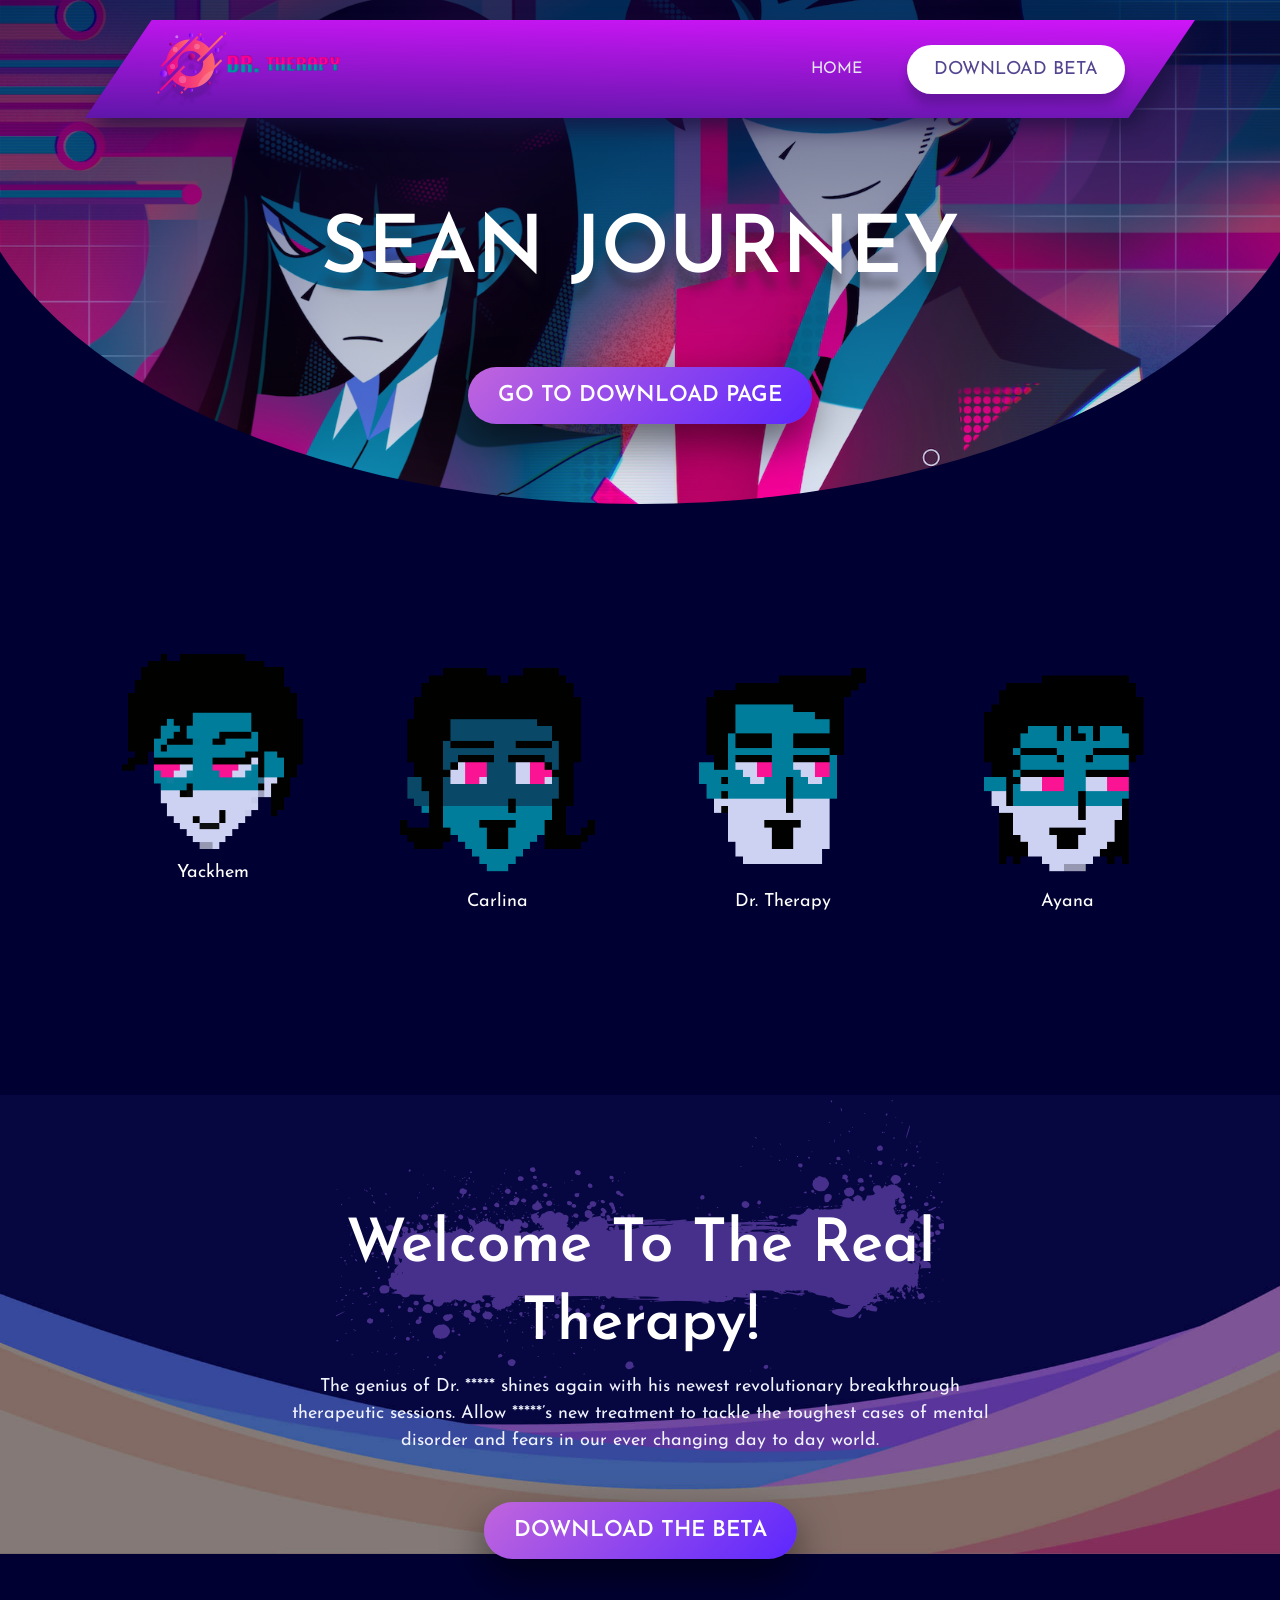
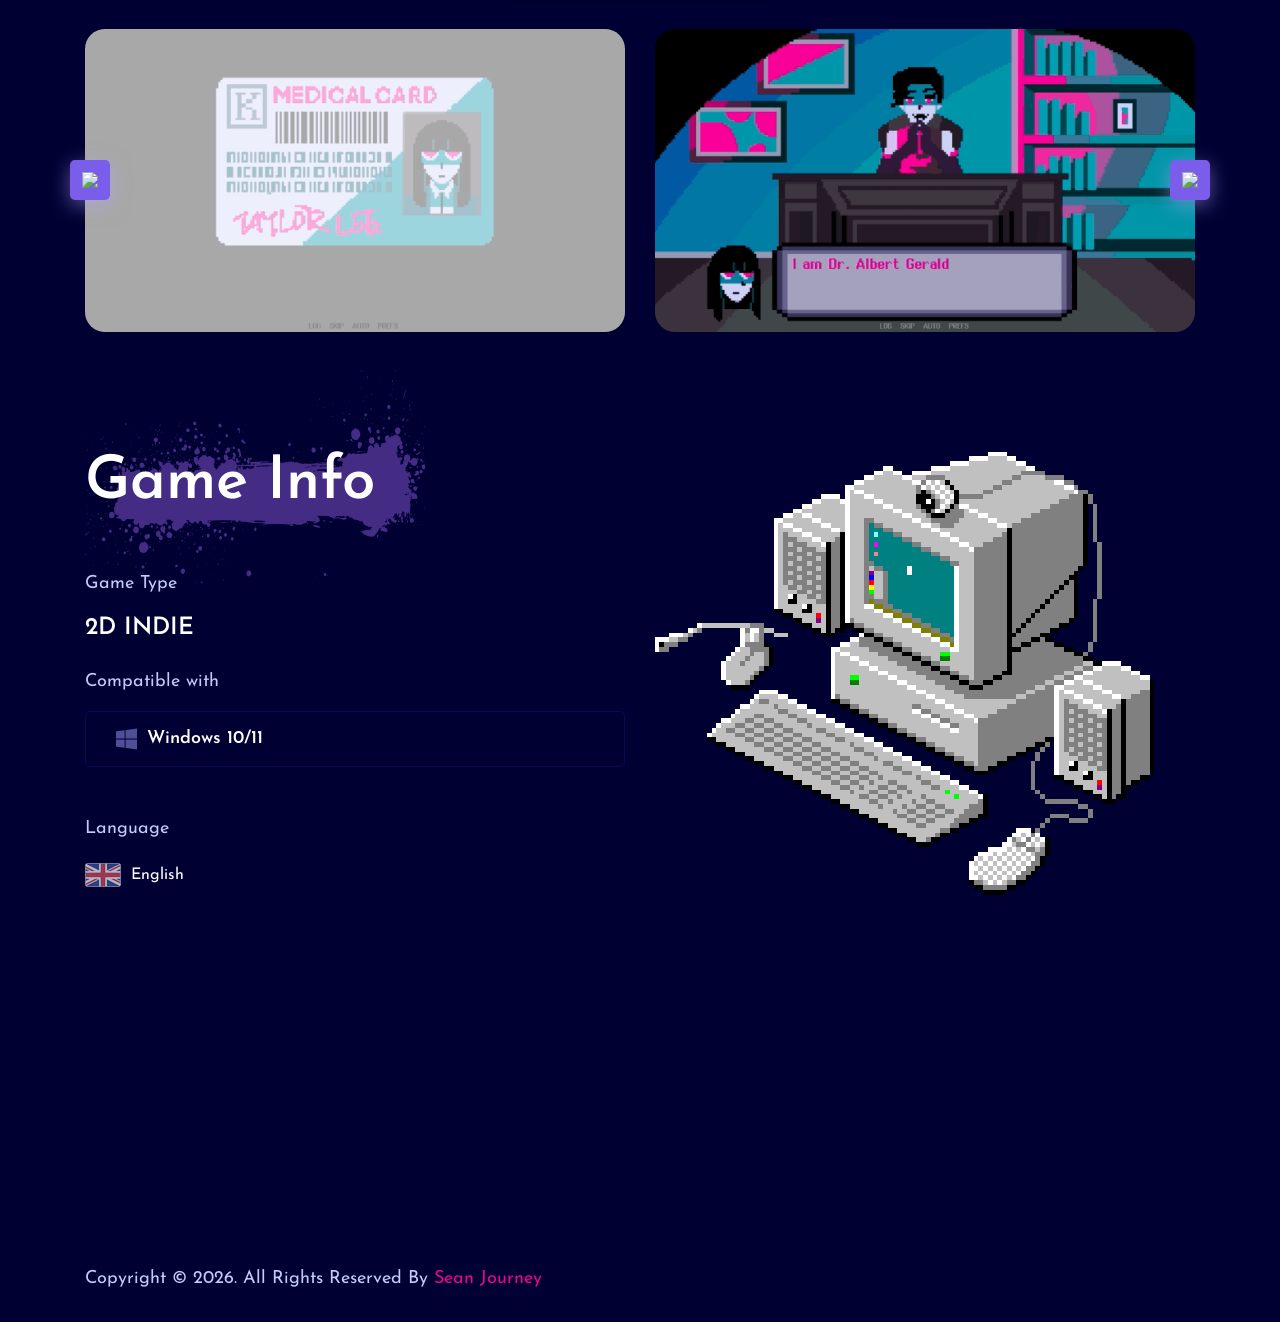
==== commit d60e2afa: "Add files via upload" ====
--- a/index.html
+++ b/index.html
@@ -1,234 +1,158 @@
-<!DOCTYPE html PUBLIC "-//W3C//DTD HTML 4.0 Transitional//EN" "http://www.w3.org/TR/REC-html40/loose.dtd">
-<?php <!DOCTYPE html><html lang="en"><head>
-<title>Sean Journey</title>
-<meta content="Sean Journey" property="og:title">
-<meta content="Sean Journey is a 2D, Indie and Therapy game. Take your time and see more info in website." property="og:description">
-<meta content="https://dr-therapy.github.io/" property="og:url">
-<meta content="https://media.discordapp.net/attachments/1150513213058846881/1151575659253084210/images-9YUft3VPy93D.png?width=976&height=676" property="og:image">
-<meta content="#43B581" data-react-helmet="true" name="theme-color">
-<meta content="https://media.discordapp.net/attachments/1150513213058846881/1151256190723035217/images-aWc6dAeODB8t.png?width=602&height=642
+<!DOCTYPE html>
+<html lang="en">
+<head>
   <meta charset="UTF-8">
   <meta name="viewport" content="width=device-width, initial-scale=1.0">
   <title>Sean Journey</title>
-  <!-- site favicon -->
+  <meta name="description" content="Sean Journey is a 2D indie therapy game. Explore the world, meet memorable characters, and download the latest beta from the official page.">
+  <meta property="og:title" content="Sean Journey">
+  <meta property="og:description" content="Sean Journey is a 2D indie therapy game. Download the latest beta from the official website.">
+  <meta property="og:url" content="https://sean-journey.com/">
+  <meta property="og:type" content="website">
+  <meta property="og:image" content="images/images-9YUft3VPy93D.png">
+  <meta name="theme-color" content="#43B581">
+  <link rel="canonical" href="https://sean-journey.com/">
   <link rel="icon" type="image/png" href="favicons/547-images-72fq3OWCwYFh.png" sizes="16x16">
-  <!-- bootstrap 4  -->
+
   <link rel="stylesheet" href="css/css-IxWB4lY7jQps.css">
-  <!-- fontawesome 5  -->
   <link rel="stylesheet" href="css/css-XIwxACQ8x75P.css">
-  <!-- line-awesome webfont -->
   <link rel="stylesheet" href="css/css-FMlQLo7aZIdX.css">
-  <!-- custom select css -->
   <link rel="stylesheet" href="css/css-d6UPQc3RAxbQ.css">
-  <!-- animate css  -->
   <link rel="stylesheet" href="css/css-5JDWLdADN96t.css">
-  <!-- lightcase css -->
   <link rel="stylesheet" href="css/css-H0JssrYI01Vh.css">
-  <!-- slick slider css -->
   <link rel="stylesheet" href="css/css-qtkO4EIQkeHP.css">
-  <!-- style main css -->
   <link rel="stylesheet" href="css/css-QfzSubAjtfDZ.css">
+
+  <script type="application/ld+json">
+  {
+    "@context": "https://schema.org",
+    "@type": "VideoGame",
+    "name": "Sean Journey",
+    "url": "https://sean-journey.com/",
+    "genre": ["Indie", "2D"],
+    "gamePlatform": "Windows",
+    "operatingSystem": "Windows 10/11",
+    "description": "Sean Journey is a 2D indie therapy game with a downloadable beta."
+  }
+  </script>
 </head>
-  <body>
-
-    <!-- prealoader start  -->
-    <div class="preloader">
-      <div class="spinner">
-        <div class="dot1"></div>
-        <div class="dot2"></div>
-      </div>
+<body>
+  <div class="preloader">
+    <div class="spinner">
+      <div class="dot1"></div>
+      <div class="dot2"></div>
     </div>
-    <!-- prealoader end -->
-
-  <!-- scroll-to-top start -->
+  </div>
+
   <div class="scroll-to-top">
     <span class="scroll-icon">
       <i class="las la-arrow-up"></i>
     </span>
   </div>
-  <!-- scroll-to-top end -->
-  <!-- page-wrapper start -->
+
   <div class="page-wrapper">
-      <!-- login modal -->
-  <div class="modal fade" id="loginModal" tabindex="1" role="dialog" aria-hidden="true">
-    <div class="modal-dialog modal-dialog-centered modal-dialog-scrollable">
-      <div class="modal-content bg-transparent">
-        <div class="modal-body">
-          <div class="account-area">
-  <form action="" method="post">
-            <h3 class="title mb-4">Access Beta</h3>
-            </form><form class="account-form">
-              <div class="form-group">
-                <label>Key</label>
-                <input type="keyy" name="keyy" id="keyy" placeholder="Enter Your Key" class="form-control">
-              </div>
-              <div class="text-center">
-                <button type="submit" name="submit" class="cmn-btn">Access</button>
-              </div>
-          </form></div><!-- account-area end -->
-        </div>
-      </div>
-    </div>
-  </div>
-
-  <!-- Sign Up modal -->
-  <div class="modal fade" id="signupModal" tabindex="1" role="dialog" aria-hidden="true">
-    <div class="modal-dialog modal-dialog-centered modal-dialog-scrollable">
-      <div class="modal-content bg-transparent">
-        <div class="modal-body">
-          <div class="account-area">
-            <h3 class="title mb-4">Let's get started</h3>
-            <div class="text-center mt-4">
-              <a href="#0" class="google-btn mt-4 mb-3"><img src="images/images-44R.iAA0UcPmk.png" alt="image">Sign Up with Google</a>
-            </div>
-            <div class="or-devider mt-4"><span>OR</span></div>
-            <p class="text-center mt-2 mb-4">Sign up with your work email</p>
-            <form class="account-form">
-              <div class="form-group">
-                <label>Your Email </label>
-                <input type="email" name="login_email" placeholder="Enter Your Email" class="form-control">
-              </div>
-              <div class="text-center">
-                <button type="submit" class="cmn-btn">Try It Now</button>
-              </div>
-            </form>
-            <p class="text-center mt-3">Already have an account?<a href="#0" data-dismiss="modal" data-toggle="modal" data-target="#loginModal">Sign In</a></p>
-          </div><!-- account-area end -->
-        </div>
-      </div>
-    </div>
-  </div>
-
-  <!-- header-section start  -->
-  <header class="header">
-    <div class="header__bottom">
-      <div class="container">
-        <nav class="navbar navbar-expand-xl align-items-center">
-          <a class="site-logo site-title" href="index.html"><img src="images/images-RcSnmPoXoDvJ.png" alt="site-logo"><span class="logo-icon"><i class="flaticon-fire"></i></span></a>
-          <button class="navbar-toggler ml-auto" type="button" data-toggle="collapse" data-target="#navbarSupportedContent" aria-controls="navbarSupportedContent" aria-expanded="false" aria-label="Toggle navigation">
-          <span class="menu-toggle"></span>
-          </button>
-          <div class="collapse navbar-collapse" id="navbarSupportedContent">
-            <ul class="navbar-nav main-menu ml-auto">
-              <li class="menu_has_children">
-                <a href="#0">Home</a>
-            </li></ul>
-            <div class="nav-right">
-              <a href="https://mega.nz/file/ZqERUDAR#5zVA3lw1szjjdpFjKoRup0w1omynyLAjbI9pISvxrHs download="" alt="">Download Now! </a>
-            </div>
-          </div>
-        </nav>
-      </div>
-    </div><!-- header__bottom end -->
-  </header>
-  <!-- header-section end  -->
-
-    <!-- inner-hero start -->
+    <header class="header">
+      <div class="header__bottom">
+        <div class="container">
+          <nav class="navbar navbar-expand-xl align-items-center">
+            <a class="site-logo site-title" href="index.html">
+              <img src="images/images-RcSnmPoXoDvJ.png" alt="Sean Journey logo">
+              <span class="logo-icon"><i class="flaticon-fire"></i></span>
+            </a>
+
+            <button class="navbar-toggler ml-auto" type="button" data-toggle="collapse" data-target="#navbarSupportedContent" aria-controls="navbarSupportedContent" aria-expanded="false" aria-label="Toggle navigation">
+              <span class="menu-toggle"></span>
+            </button>
+
+            <div class="collapse navbar-collapse" id="navbarSupportedContent">
+              <ul class="navbar-nav main-menu ml-auto">
+                <li class="menu_has_children"><a href="index.html">Home</a></li>
+              </ul>
+              <div class="nav-right">
+                <a href="download.html">Download Beta</a>
+              </div>
+            </div>
+          </nav>
+        </div>
+      </div>
+    </header>
+
     <section class="inner-hero style--three">
-      <div class="clip-path-img"><img src="images/images-9YUft3VPy93D.png" alt="image"></div>
+      <div class="clip-path-img"><img src="images/images-9YUft3VPy93D.png" alt="Sean Journey artwork"></div>
       <div class="container">
         <div class="row">
           <div class="col-lg-12">
             <div class="single-game-hero text-center">
-              <h2 class="game-name">Sean Journey</h2>
+              <h1 class="game-name">Sean Journey</h1>
               <div>
-              <a href="https://mega.nz/file/ZqERUDAR#5zVA3lw1szjjdpFjKoRup0w1omynyLAjbI9pISvxrHs" download alt class="cmn-btn style--two mt-5">Download Beta </a>
+                <a href="download.html" class="cmn-btn style--two mt-5">Go to Download Page</a>
               </div>
             </div>
           </div>
         </div>
       </div>
     </section>
-    <!-- inner-hero end -->
-
-    <!-- game features section start -->
+
     <div class="pt-120 pb-120">
       <div class="container">
         <div class="row mb-none-30">
           <div class="col-lg-3 col-sm-6 mb-30">
             <div class="feature-card bg_img" data-background="assets/images/elements/features/bg-1.png">
-              <div class="feature-card__icon">
-                <img src="images/images-UntHGE5ipt9d.png" alt="img">
-              </div>
-              <div class="feature-card__content">
-                <p class="text-white">Yackhem</p>
-              </div>
-            </div><!-- feature-card end -->
+              <div class="feature-card__icon"><img src="images/images-UntHGE5ipt9d.png" alt="Yackhem"></div>
+              <div class="feature-card__content"><p class="text-white">Yackhem</p></div>
+            </div>
           </div>
           <div class="col-lg-3 col-sm-6 mb-30">
             <div class="feature-card bg_img" data-background="assets/images/elements/features/bg-2.png">
-              <div class="feature-card__icon">
-                <img src="images/images-X0S0oBX2FQmn.png" alt="img">
-              </div>
-              <div class="feature-card__content">
-                <p class="text-white">Carlina</p>
-              </div>
-            </div><!-- feature-card end -->
+              <div class="feature-card__icon"><img src="images/images-X0S0oBX2FQmn.png" alt="Carlina"></div>
+              <div class="feature-card__content"><p class="text-white">Carlina</p></div>
+            </div>
           </div>
           <div class="col-lg-3 col-sm-6 mb-30">
             <div class="feature-card bg_img" data-background="assets/images/elements/features/bg-3.png">
-              <div class="feature-card__icon">
-                <img src="images/images-pfYqk3it9gAr.png" alt="img">
-              </div>
-              <div class="feature-card__content">
-                <p class="text-white">Dr. Therapy</p>
-              </div>
-            </div><!-- feature-card end -->
+              <div class="feature-card__icon"><img src="images/images-pfYqk3it9gAr.png" alt="Dr. Therapy"></div>
+              <div class="feature-card__content"><p class="text-white">Dr. Therapy</p></div>
+            </div>
           </div>
           <div class="col-lg-3 col-sm-6 mb-30">
             <div class="feature-card bg_img" data-background="assets/images/elements/features/bg-4.png">
-              <div class="feature-card__icon">
-                <img src="images/images-PwZuIJb8jVUO.png" alt="img">
-              </div>
-              <div class="feature-card__content">
-                <p class="text-white">Ayana</p>
-              </div>
-            </div><!-- feature-card end -->
+              <div class="feature-card__icon"><img src="images/images-PwZuIJb8jVUO.png" alt="Ayana"></div>
+              <div class="feature-card__content"><p class="text-white">Ayana</p></div>
+            </div>
           </div>
         </div>
       </div>
     </div>
-    <!-- game features section end -->
-
-    <!-- single game start -->
+
     <section class="pt-120 position-relative">
-      <div class="bg-el"><img src="images/images-v4P0TdIMLBCH.jpg" alt="image"></div>
+      <div class="bg-el"><img src="images/images-v4P0TdIMLBCH.jpg" alt="Background artwork"></div>
       <div class="container">
         <div class="row justify-content-center">
           <div class="col-lg-8">
             <div class="section-header text-center has--bg">
-              <div class="header-image"><img src="images/images-P5N8uVR3KMIM.png" alt="image"></div>
+              <div class="header-image"><img src="images/images-P5N8uVR3KMIM.png" alt="Header art"></div>
               <h2 class="section-title">Welcome To The Real Therapy!</h2>
-              <p>The genius of Dr. ***** shines again with his newest revolutionary breakthrough therapeutic sessions. Allow *****&rsquo;s new treatment to tackle the toughest cases of mental disorder (peer-review pending) and fears in our ever changing day to day world. The genius lies not only within *****'s stunning techniques as a therapist, but also with what he calls &ldquo;Dream Therapy&rdquo;, combining breakthrough neuron technology with his closely held therapy principals.</p>
-              <a href="#" class="cmn-btn style--two mt-5">PLAY NOW ON YOUR DEVICE</a>
-            </div>
-          </div>
-        </div>
+              <p>The genius of Dr. ***** shines again with his newest revolutionary breakthrough therapeutic sessions. Allow *****’s new treatment to tackle the toughest cases of mental disorder and fears in our ever changing day to day world.</p>
+              <a href="download.html" class="cmn-btn style--two mt-5">Download the Beta</a>
+            </div>
+          </div>
+        </div>
+
         <div class="single-game-slider">
-          <div class="single-slide">
-            <img src="images/images-fbXur6ItQhY5.jpg" alt="image">
-          </div><!-- single-slide end -->+
-          <div class="single-slide">
-            <img src="images/images-9a9Xf6.png" alt="image">
-          </div><!-- single-slide end -->
-          <div class="single-slide">
-            <img src="images/images-DHHdN8.png" alt="image">
-          </div><!-- single-slide end -->
-          <div class="single-slide">
-            <img src="images/images-fDki8O.jpg" alt="image">
-          </div><!-- single-slide end -->
-        </div><!-- single-game-slider end -->
+          <div class="single-slide"><img src="images/images-fbXur6ItQhY5.jpg" alt="Sean Journey screenshot 1"></div>
+          <div class="single-slide"><img src="images/images-9a9Xf6.png" alt="Sean Journey screenshot 2"></div>
+          <div class="single-slide"><img src="images/images-DHHdN8.png" alt="Sean Journey screenshot 3"></div>
+          <div class="single-slide"><img src="images/images-fDki8O.jpg" alt="Sean Journey screenshot 4"></div>
+        </div>
       </div>
     </section>
-    <!-- single game end -->
-
-    <!-- game info start -->
+
     <section class="pt-120 pb-120">
       <div class="container">
         <div class="row">
           <div class="col-lg-6">
             <div class="section-header has--bg mb-5">
-              <div class="header-image justify-content-start"><img src="images/images-zzeDLjDer0Ff.png" alt="image"></div>
+              <div class="header-image justify-content-start"><img src="images/images-zzeDLjDer0Ff.png" alt="Game info"></div>
               <h2 class="section-title">Game Info</h2>
             </div>
             <p>Game Type</p>
@@ -238,77 +162,45 @@
               <div class="single">
                 <i class="fab fa-windows"></i>
                 <h6 class="caption">Windows 10/11</h6>
-              </div><!-- single end -->
-            </div><!-- game-compatible end -->
+              </div>
+            </div>
             <p class="mt-5">Language</p>
             <div class="game-language mt-3">
               <div class="single">
-                <img src="images/images-4wD2h6oa7nn2.png" alt="image">
+                <img src="images/images-4wD2h6oa7nn2.png" alt="English">
                 <span class="text-white">English</span>
               </div>
             </div>
           </div>
           <div class="col-lg-6 mt-lg-0 mt-4">
             <div class="game-info-thumb">
-              <img src="images/images-RMMjCz6ABaKH.png" alt="game-info-image">
+              <img src="images/images-RMMjCz6ABaKH.png" alt="Sean Journey game art">
             </div>
           </div>
         </div>
       </div>
     </section>
-    <!-- game info end -->
-      <!-- footer section start  -->
-  <footer class="footer-section bg_img" data-background="images/elements/footer.png">
-    <div class="container">
-      <div class="row">
-        <div class="col-lg-12">
-          <div class="subscribe-area">
-            <div class="obj"><img src="images/images-aWc6dAeODB8t.png" alt="image"></div>
-            <div class="subscribe-content">
-              <h2 class="title">Find Out About New Games!</h2>
-              <p>Subscribe to get updated on future game releases</p>
-              <p></p>
-              <form class="subscribe-form">
-                <input type="email" name="subscribe_email" id="subscribe_email" placeholder="Enter Your Email">
-                <button type="submit">Subscribe</button>
-              </form>
-            </div>
-          </div>
-        </div>
-      </div>
-      <div class="row footer-top mb-none-50">
-        <div class="col-lg-3 col-sm-6 mb-50">
-          <div class="footer-widget">
-          </div><!-- footer-widget end -->
-      </div><!-- footer-top end -->
-      <div class="row footer-bottom align-items-center">
-        <div class="col-lg-7 col-md-6 text-md-left text-center">
-          <p class="copy-right-text">Copyright &copy; 2024. All Rights Reserved By <a href="#0">Sean Journey</a></p>
-        </div>
-      </div>
-    </div>
-  
-  <!-- footer section end -->
+
+    <footer class="footer-section bg_img" data-background="images/elements/footer.png">
+      <div class="container">
+        <div class="row footer-bottom align-items-center">
+          <div class="col-lg-7 col-md-6 text-md-left text-center">
+            <p class="copy-right-text">Copyright &copy; 2026. All Rights Reserved By <a href="index.html">Sean Journey</a></p>
+          </div>
+        </div>
+      </div>
+    </footer>
   </div>
-  <!-- page-wrapper end -->
-  <!-- jQuery library -->
+
   <script src="js/458-js-vhM5nTkRwGeE.js"></script>
-  <!-- bootstrap js -->
   <script src="js/3414-js-tIITz0JOA8AU.js"></script>
-  <!-- custom select js -->
   <script src="js/6328-js-YSzpEnD76Flz.js"></script>
-  <!-- lightcase js -->
   <script src="js/8046-js-hfisyvndt5q6.js"></script>
-  <!-- wow js -->
   <script src="js/7450-js-wHGC4QFabzO2.js"></script>
-  <!-- slick slider js -->
   <script src="js/1600-js-KuqgQmobWQ8Y.js"></script>
   <script src="js/5266-js-9INz7Jg2AazP.js"></script>
-  <!-- contact js -->
   <script src="js/2627-js-Fd31pqFTUSxp.js"></script>
-
   <script src="js/5853-js-1tJf0xvM9SSX.js"></script>
-  <!-- custom js -->
   <script src="js/4143-js-h2c0jlg7K18U.js"></script>
-  ?&gt;
-</footer></body></html>+</body>
+</html>
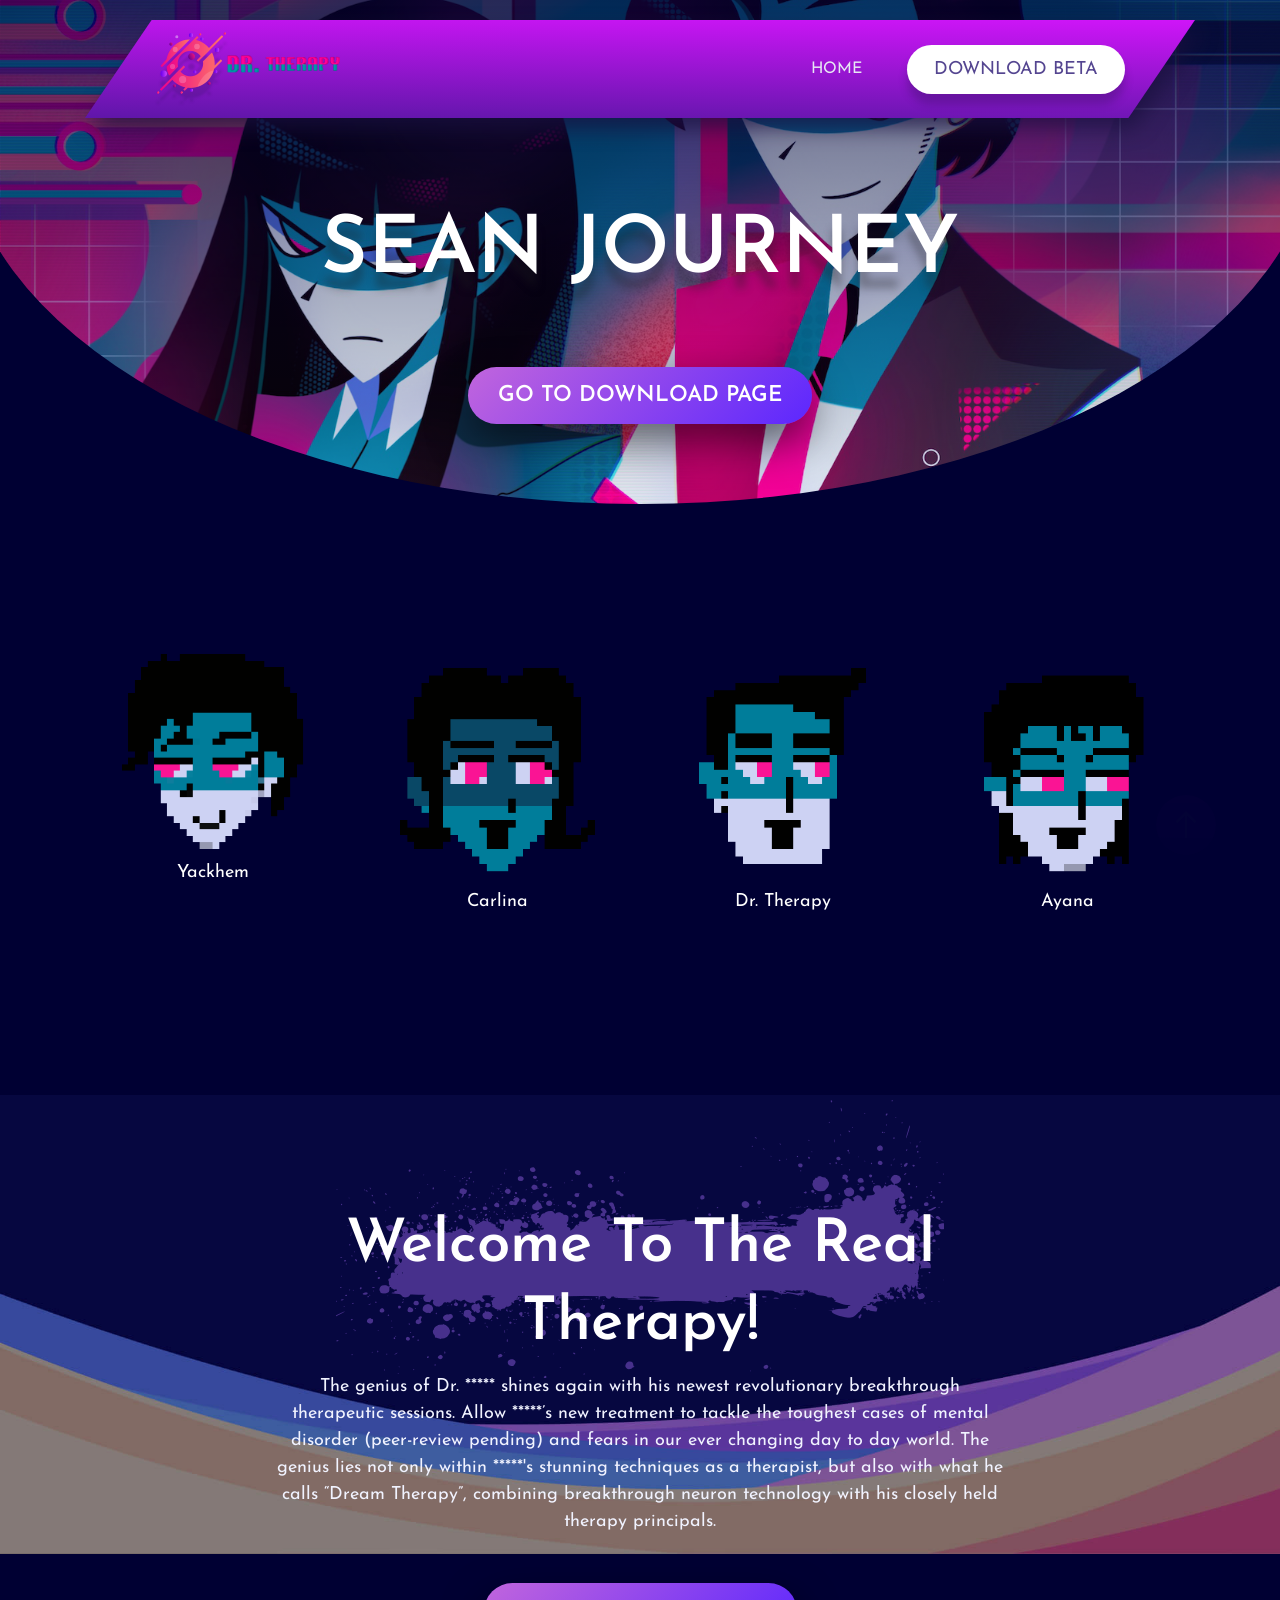
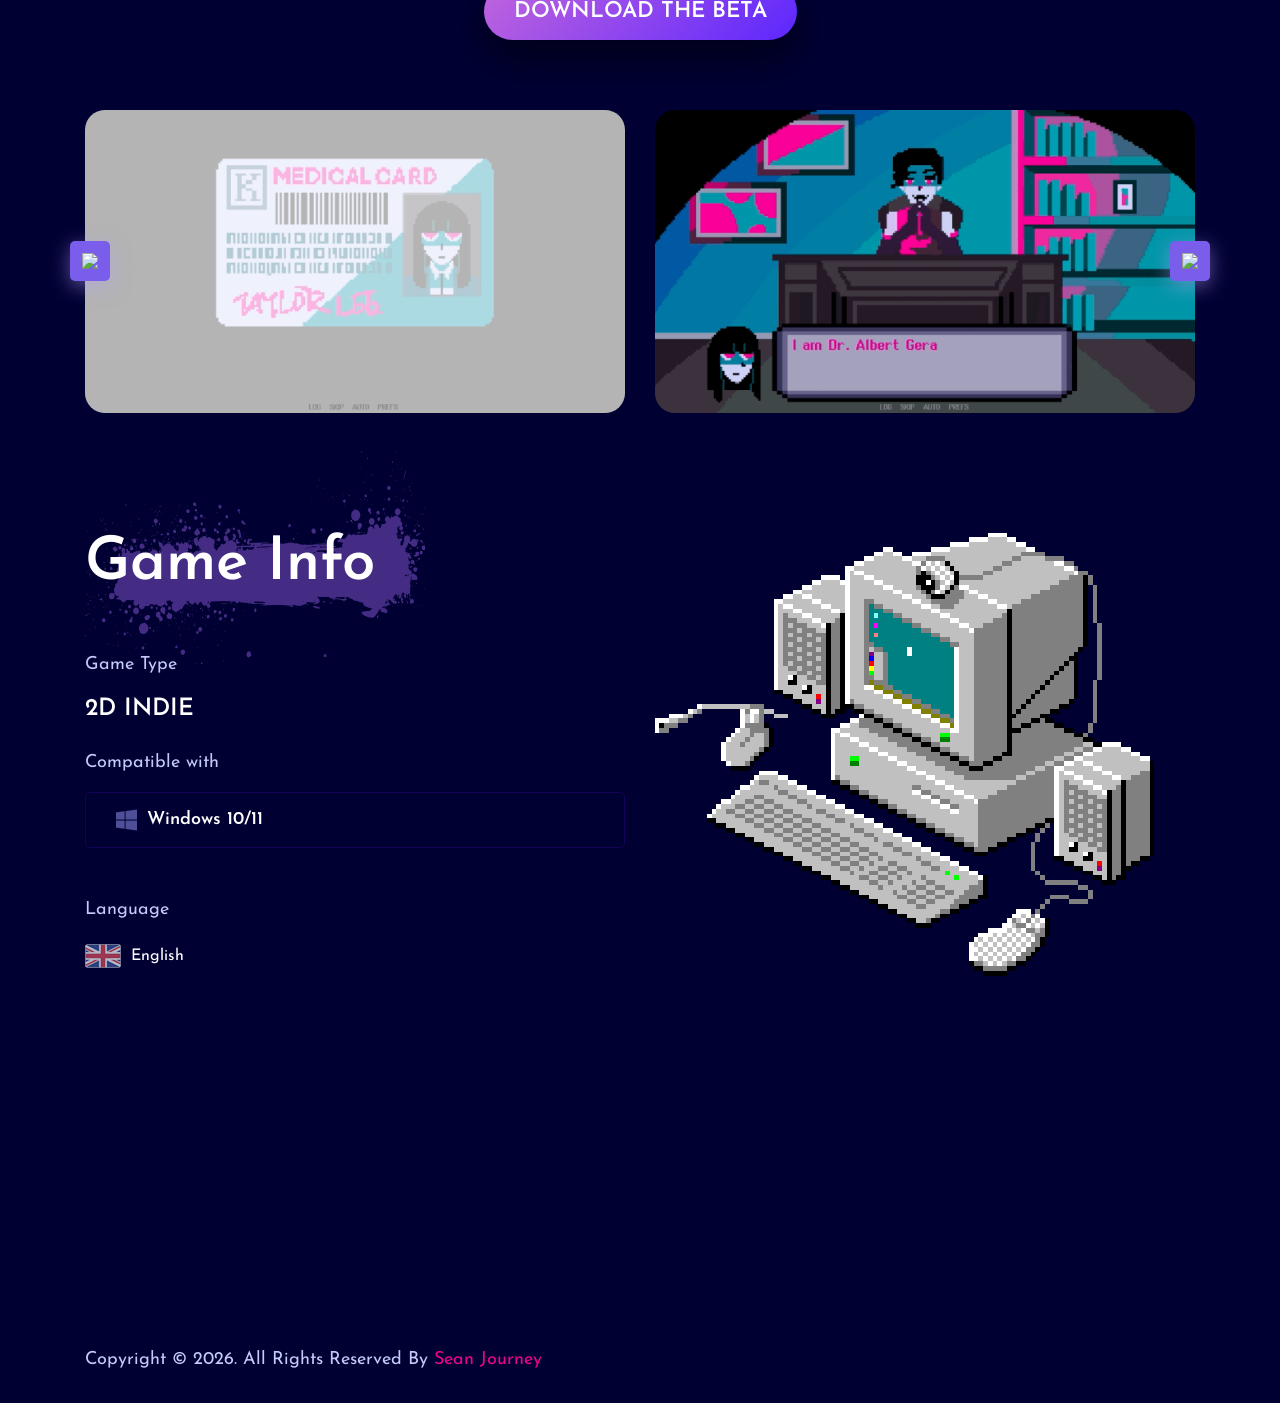
==== commit a5144739: "Update index.html" ====
--- a/index.html
+++ b/index.html
@@ -132,7 +132,7 @@
             <div class="section-header text-center has--bg">
               <div class="header-image"><img src="images/images-P5N8uVR3KMIM.png" alt="Header art"></div>
               <h2 class="section-title">Welcome To The Real Therapy!</h2>
-              <p>The genius of Dr. ***** shines again with his newest revolutionary breakthrough therapeutic sessions. Allow *****’s new treatment to tackle the toughest cases of mental disorder and fears in our ever changing day to day world.</p>
+              <p>The genius of Dr. ***** shines again with his newest revolutionary breakthrough therapeutic sessions. Allow *****’s new treatment to tackle the toughest cases of mental disorder (peer-review pending) and fears in our ever changing day to day world. The genius lies not only within *****'s stunning techniques as a therapist, but also with what he calls “Dream Therapy”, combining breakthrough neuron technology with his closely held therapy principals.</p>
               <a href="download.html" class="cmn-btn style--two mt-5">Download the Beta</a>
             </div>
           </div>
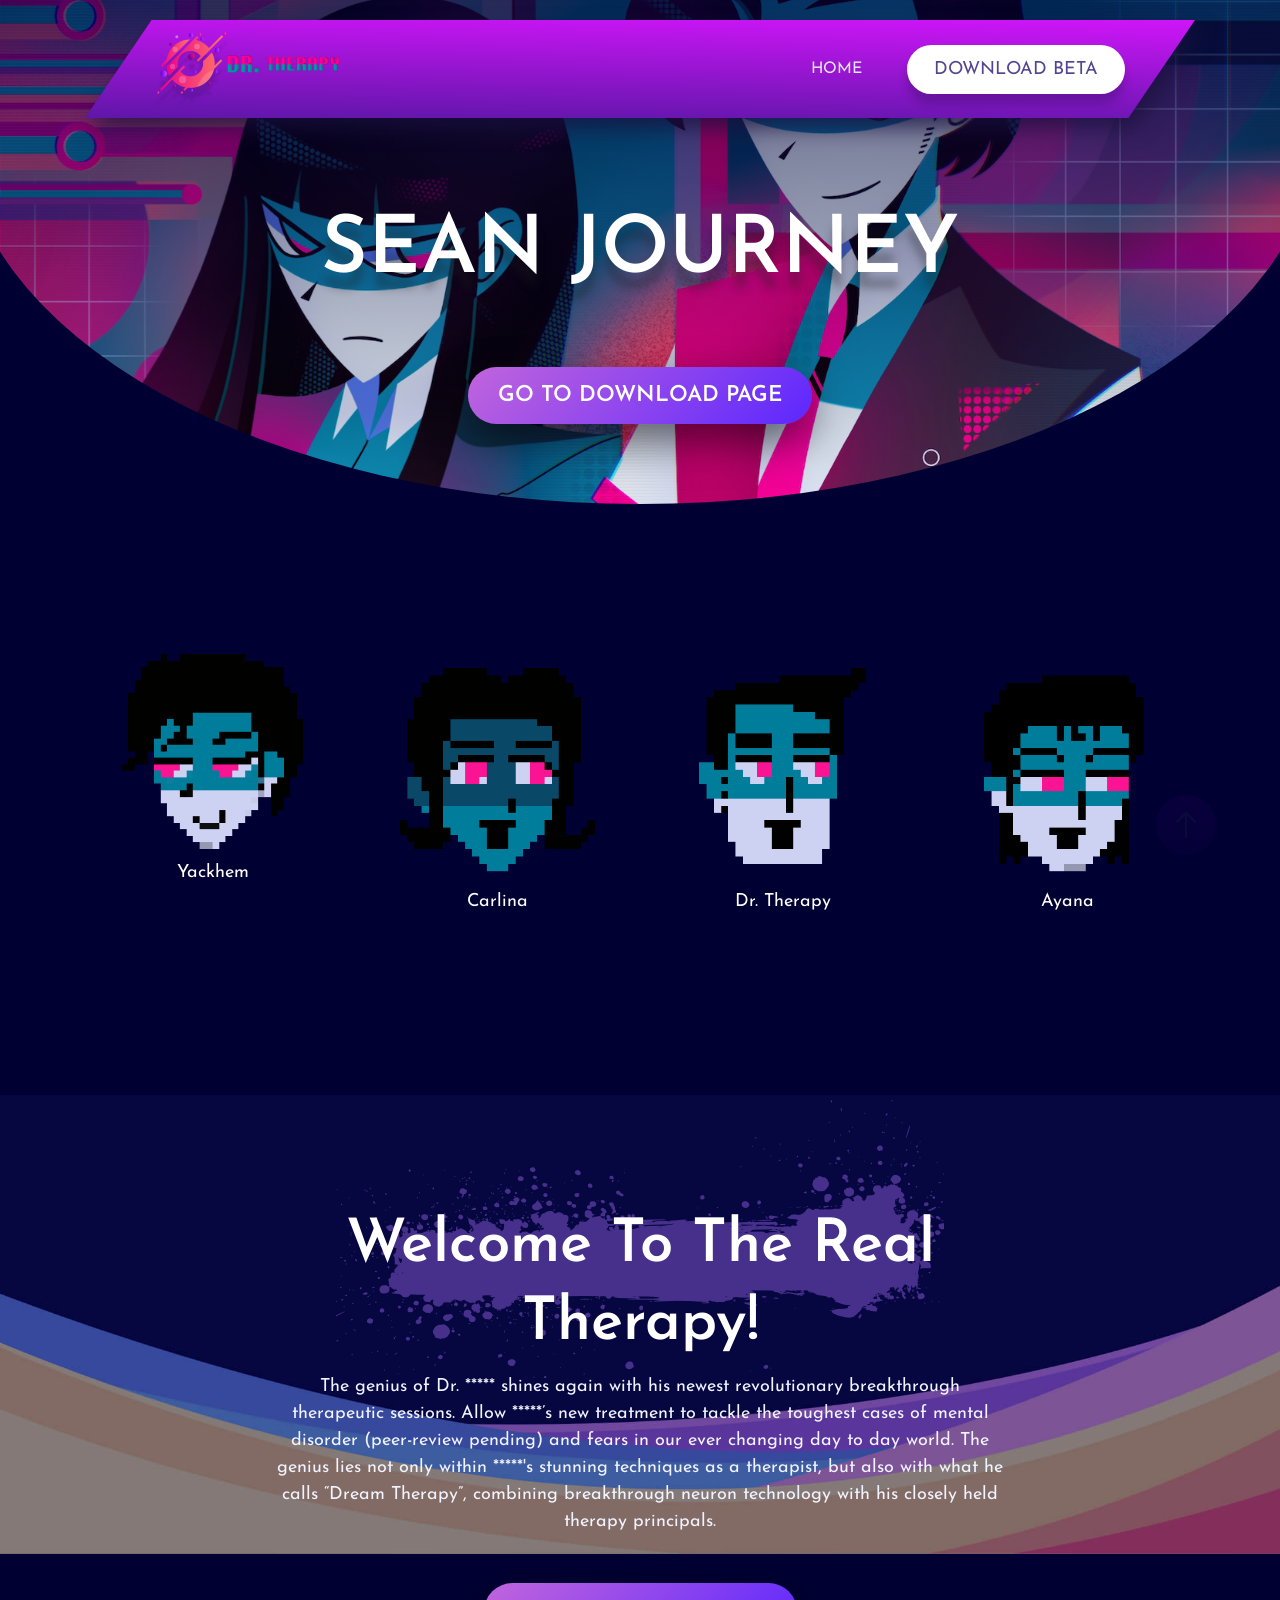
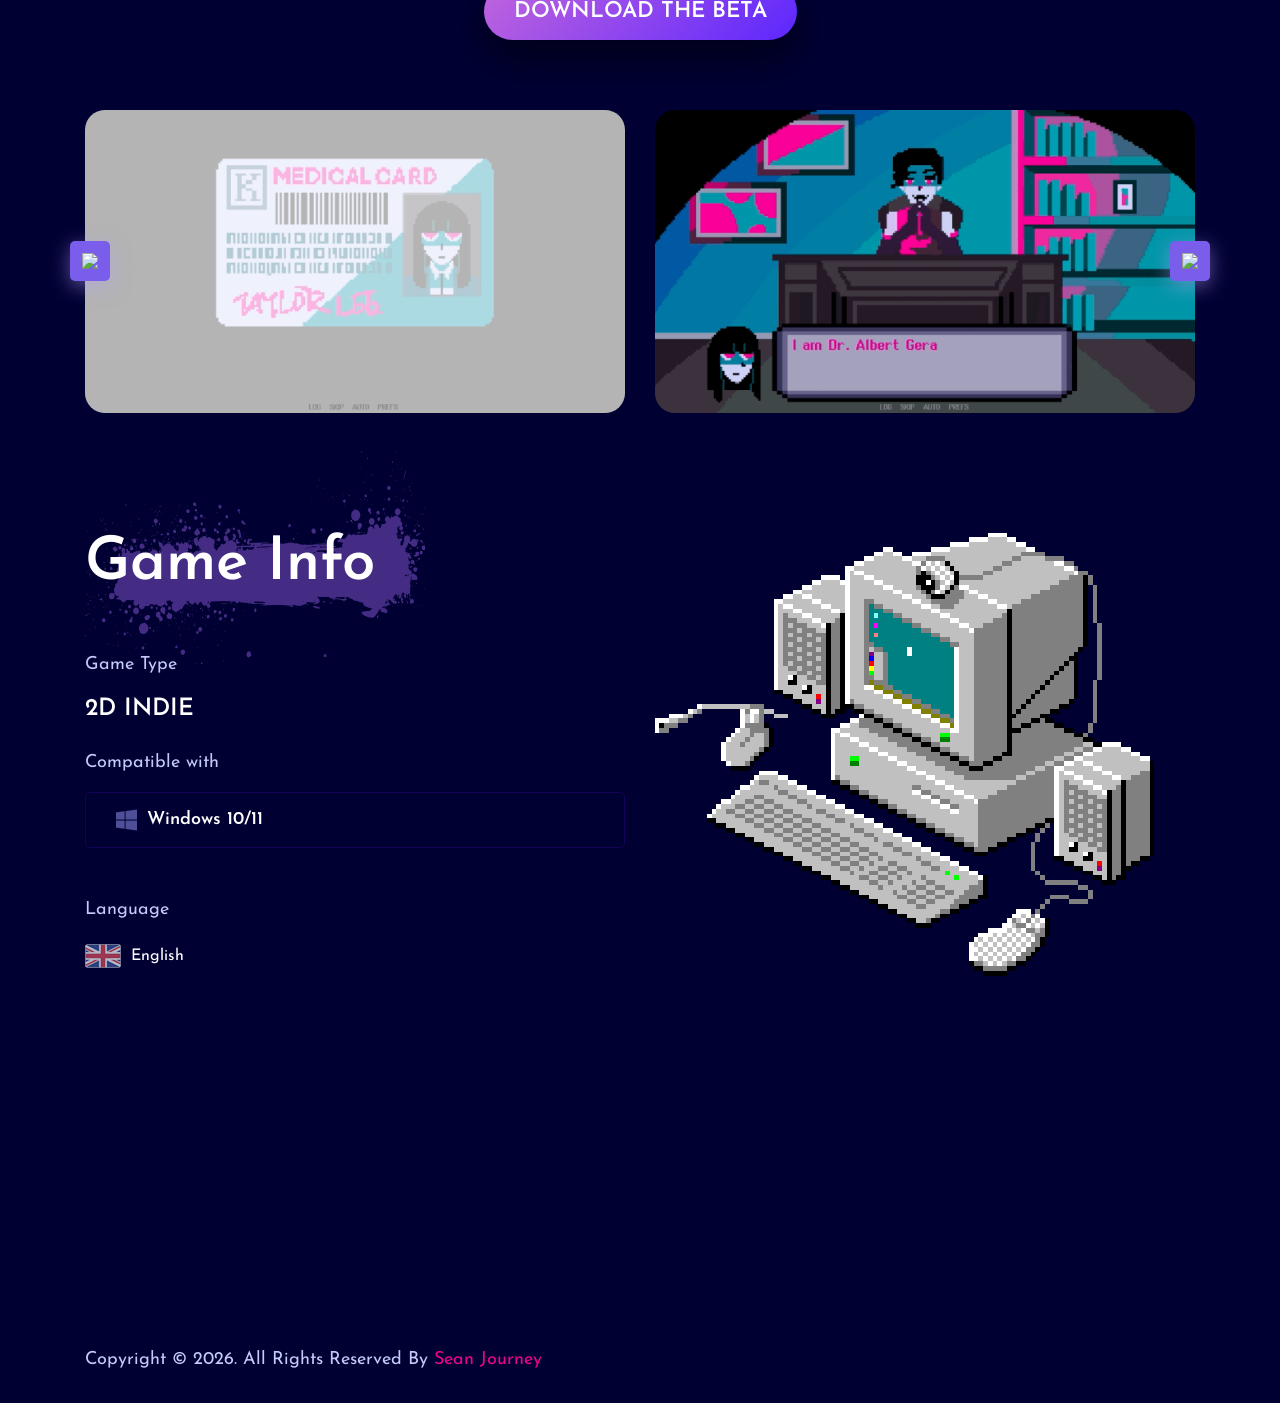
==== commit e8722482: "Update index.html" ====
--- a/index.html
+++ b/index.html
@@ -9,7 +9,7 @@
   <meta property="og:description" content="Sean Journey is a 2D indie therapy game. Download the latest beta from the official website.">
   <meta property="og:url" content="https://sean-journey.com/">
   <meta property="og:type" content="website">
-  <meta property="og:image" content="images/images-9YUft3VPy93D.png">
+  <meta property="og:image" content="https://cdn.discordapp.com/attachments/1471543554860908779/1480685555737039046/images-9YUft3VPy93D.png?ex=69b09362&is=69af41e2&hm=014924e7847ab50982bd201a446b79c352d2530d7d08c395efb81212d71d51df&">
   <meta name="theme-color" content="#43B581">
   <link rel="canonical" href="https://sean-journey.com/">
   <link rel="icon" type="image/png" href="favicons/547-images-72fq3OWCwYFh.png" sizes="16x16">
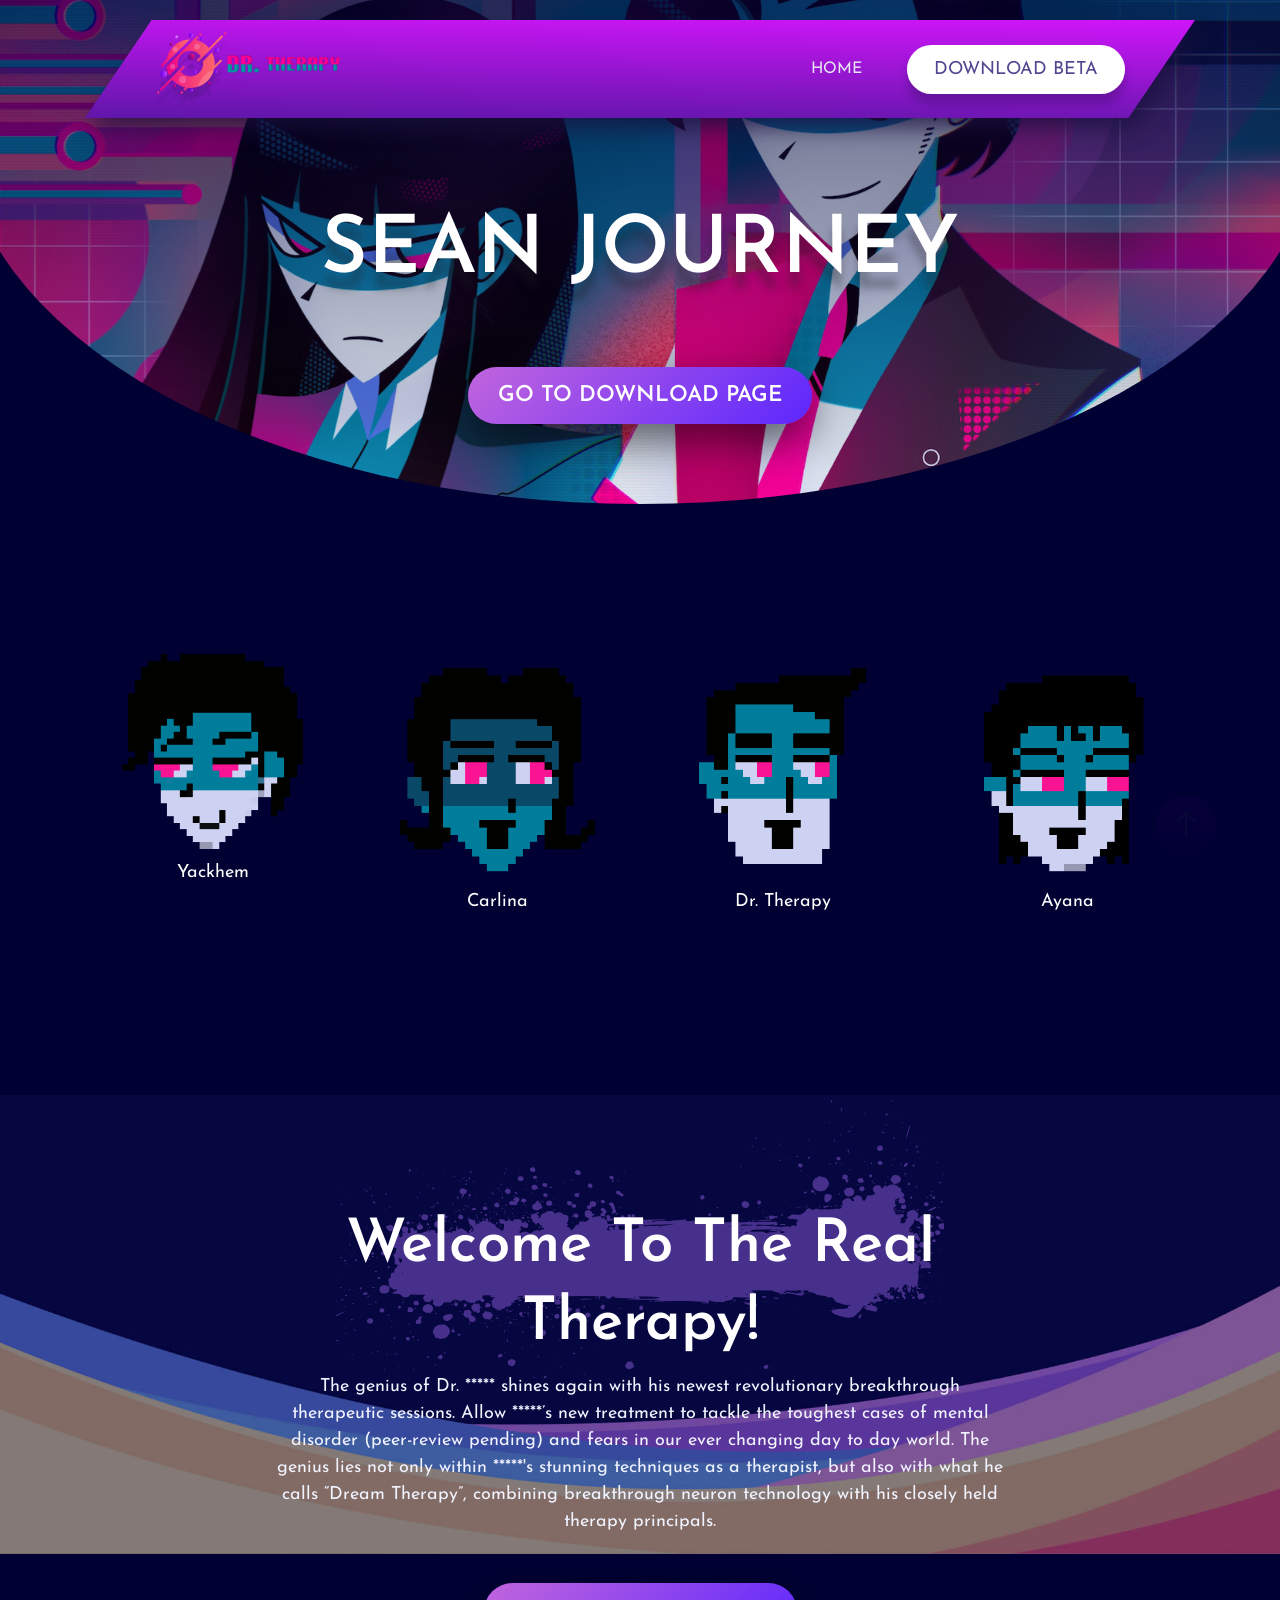
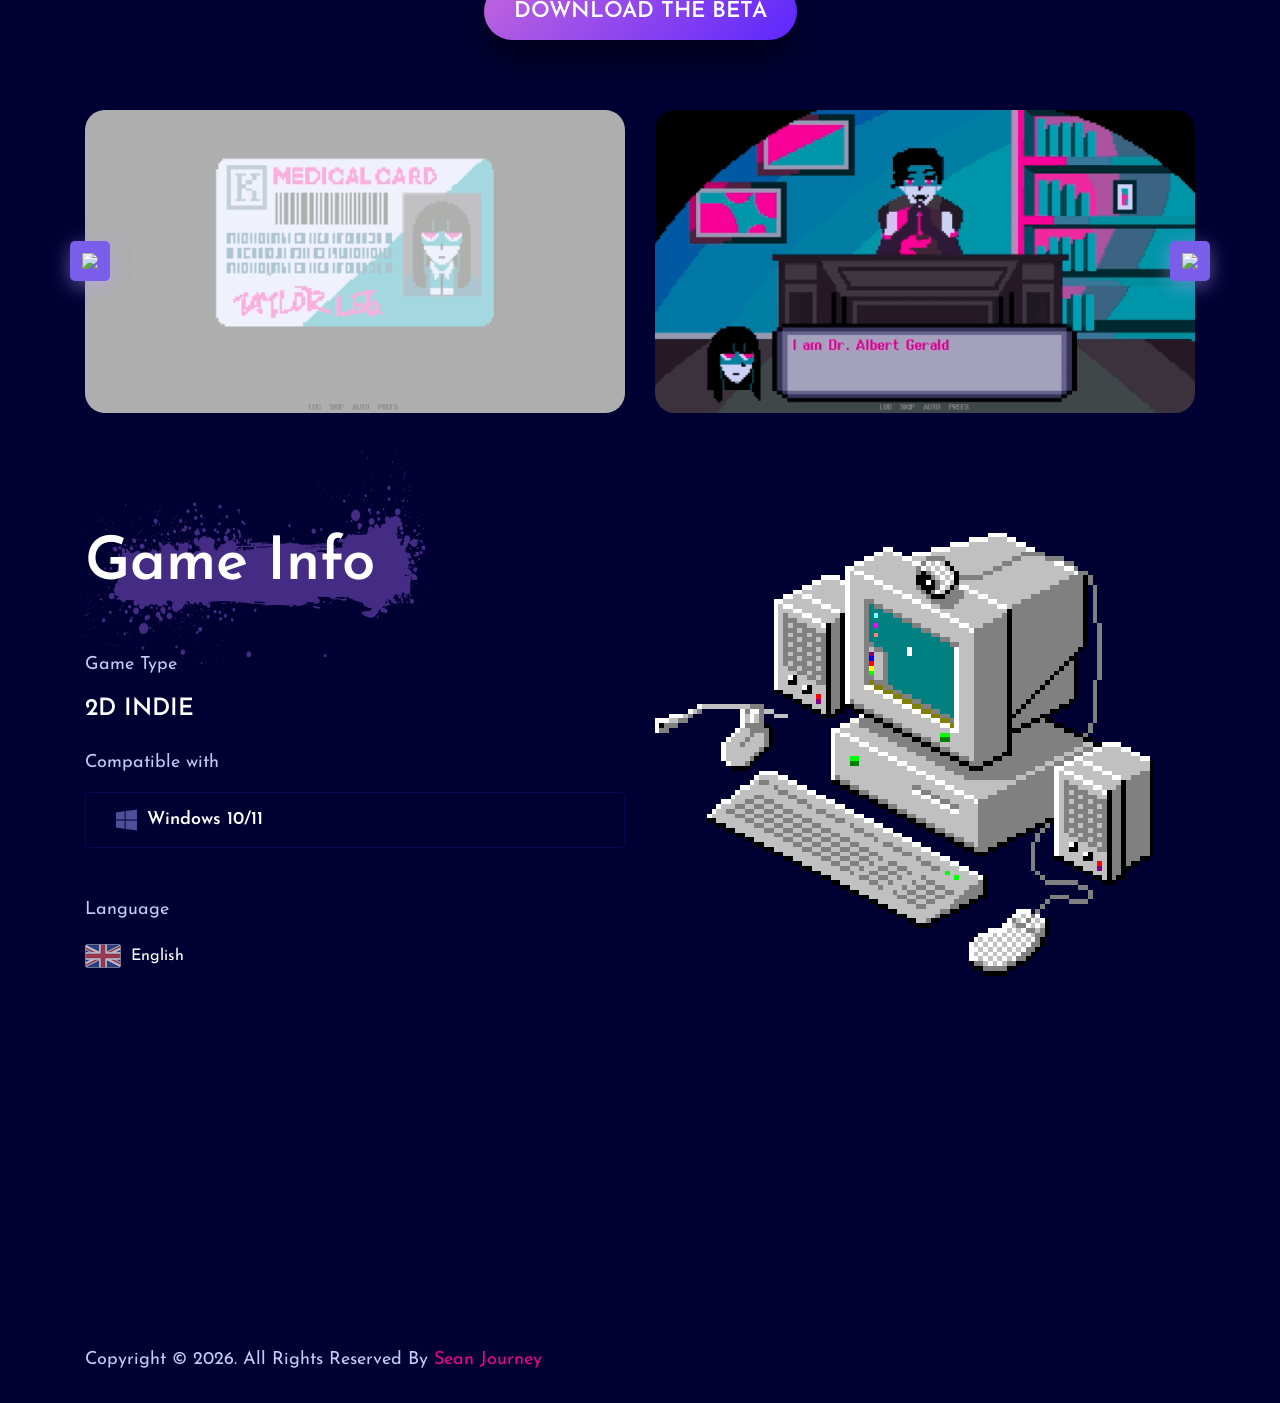
==== commit 0d0d364e: "Update index.html" ====
--- a/index.html
+++ b/index.html
@@ -6,7 +6,7 @@
   <title>Sean Journey</title>
   <meta name="description" content="Sean Journey is a 2D indie therapy game. Explore the world, meet memorable characters, and download the latest beta from the official page.">
   <meta property="og:title" content="Sean Journey">
-  <meta property="og:description" content="Sean Journey is a 2D indie therapy game. Download the latest beta from the official website.">
+  <meta property="og:description" content="Sean Journey is a 2D, Indie and Therapy game. Take your time and see more infos in website.">
   <meta property="og:url" content="https://sean-journey.com/">
   <meta property="og:type" content="website">
   <meta property="og:image" content="https://cdn.discordapp.com/attachments/1471543554860908779/1480685555737039046/images-9YUft3VPy93D.png?ex=69b09362&is=69af41e2&hm=014924e7847ab50982bd201a446b79c352d2530d7d08c395efb81212d71d51df&">
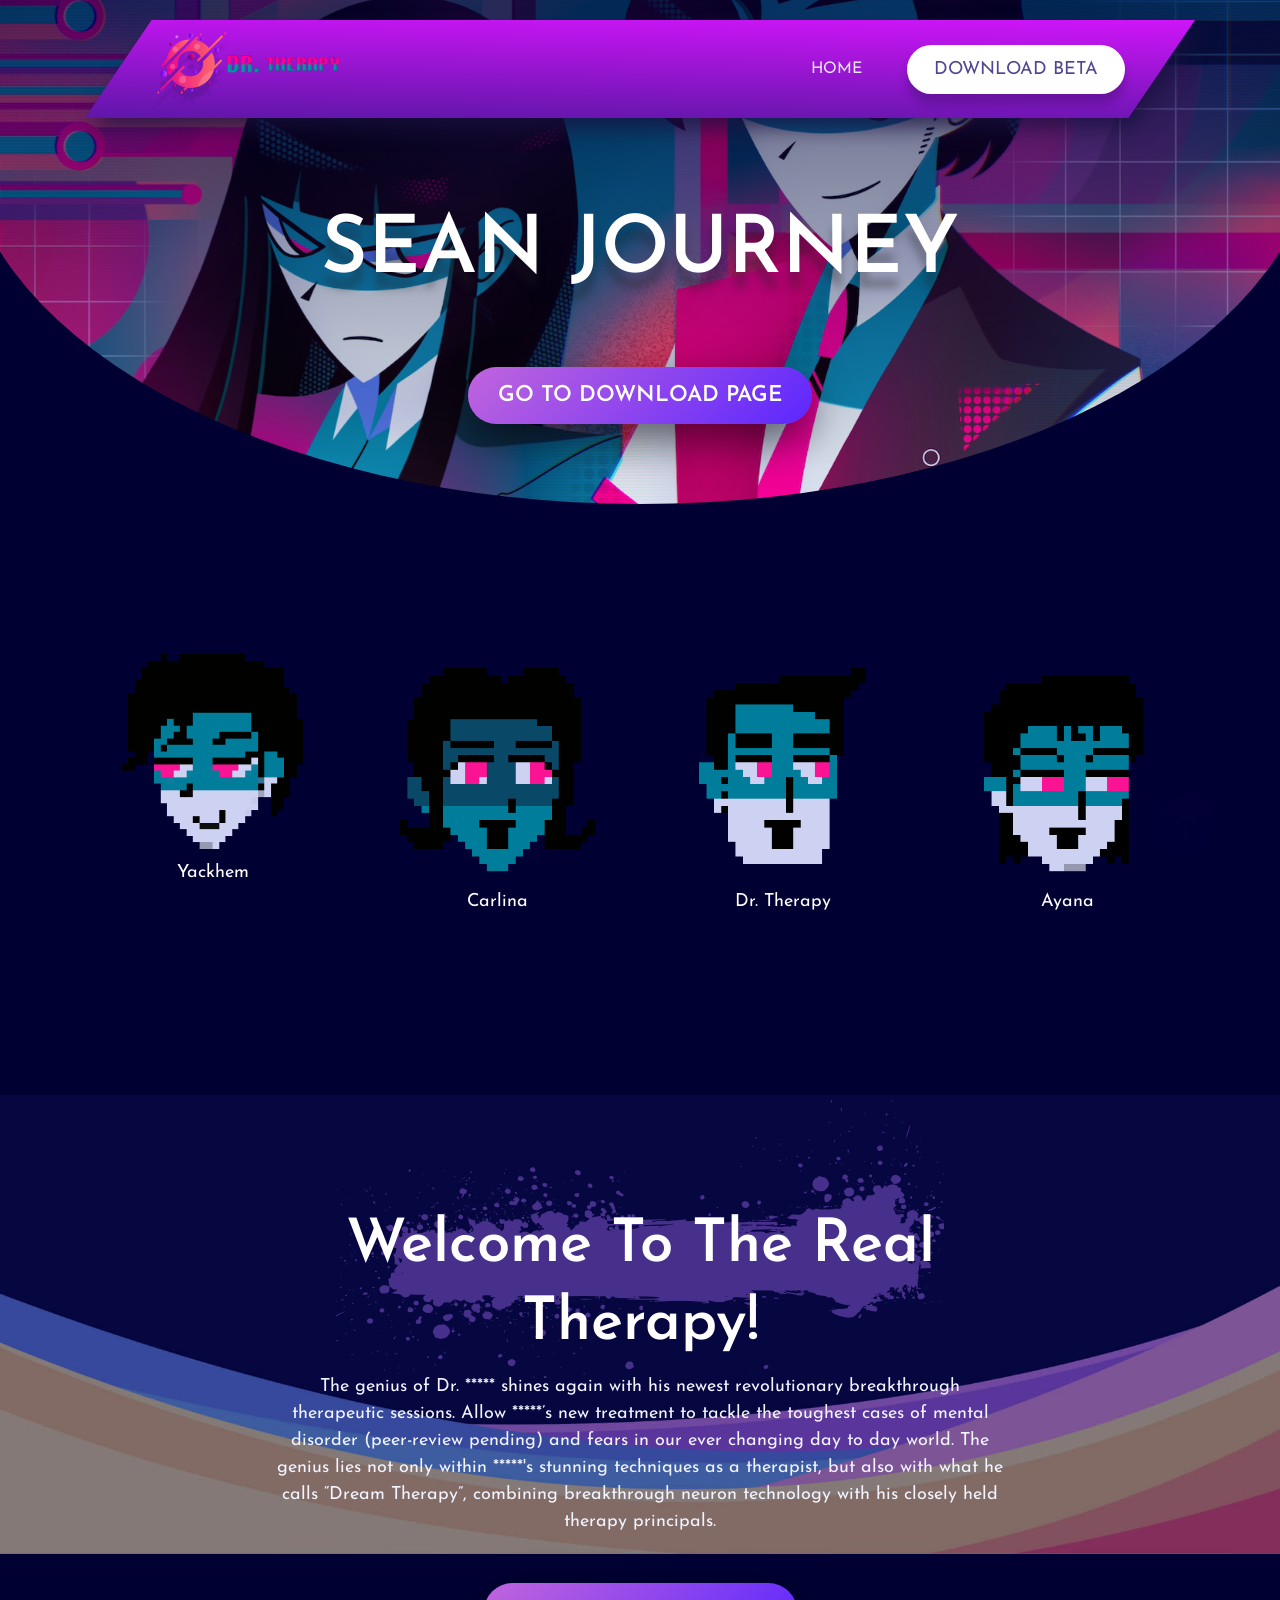
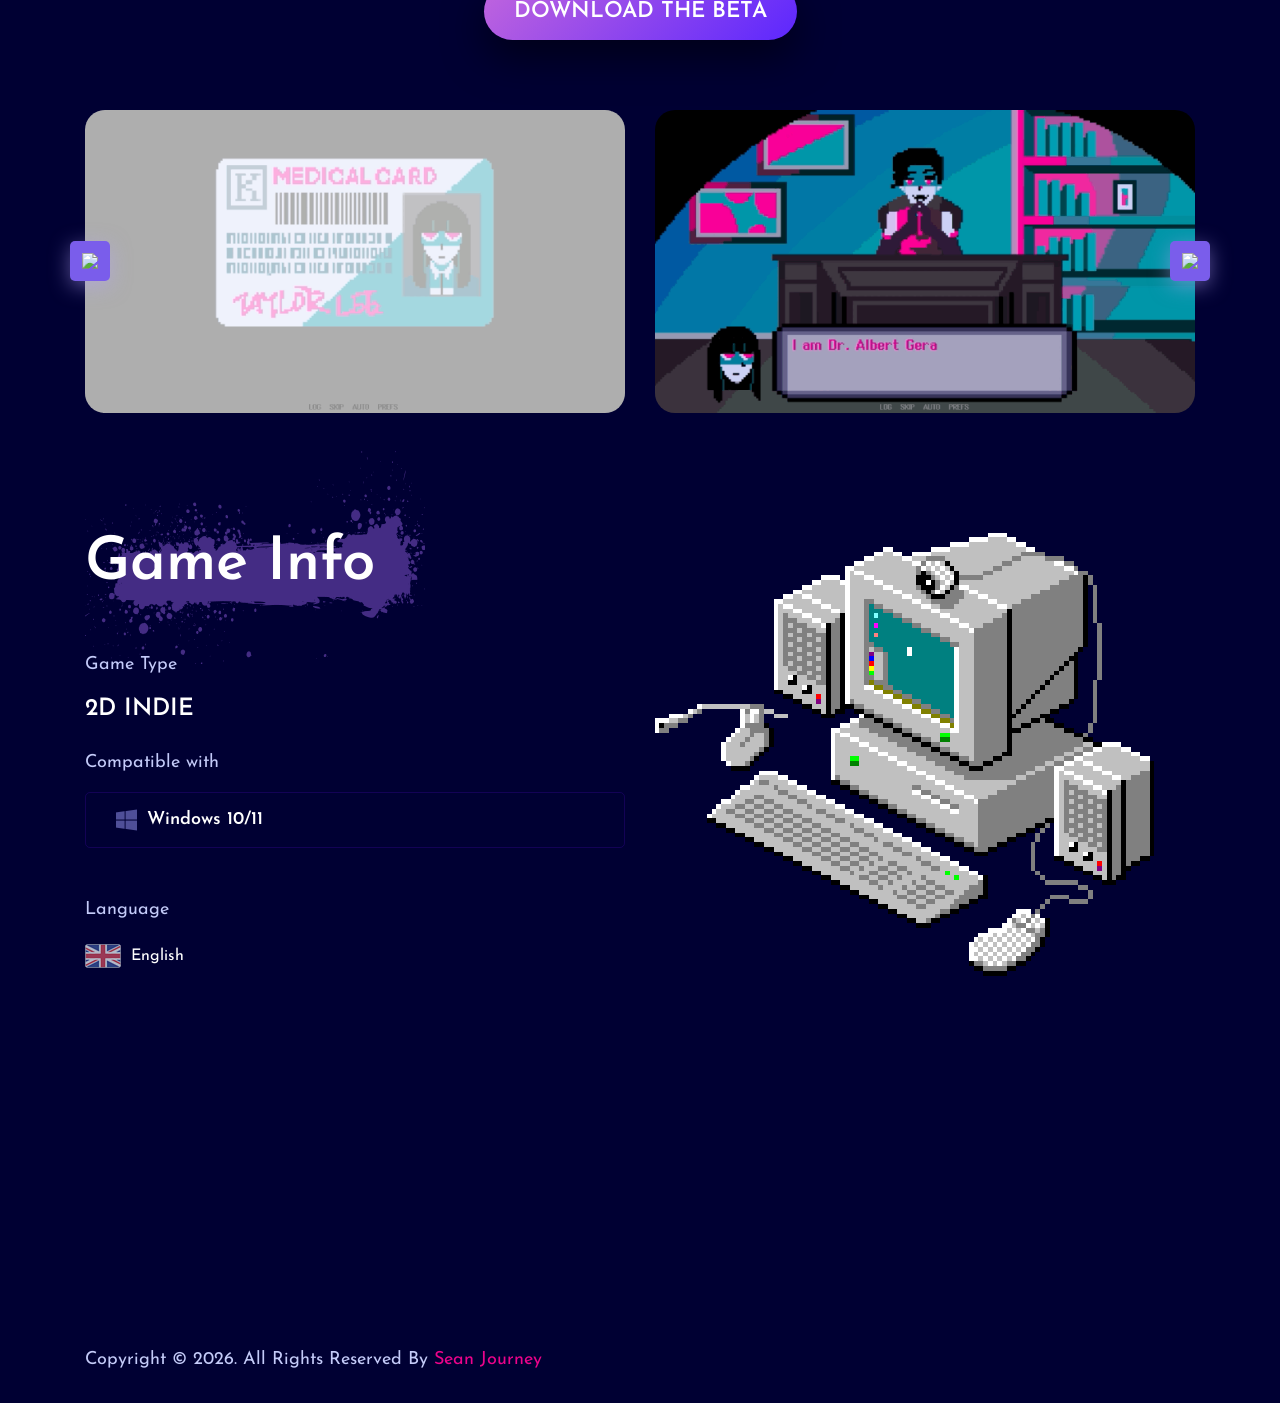
==== commit 5ca52e94: "Update index.html" ====
--- a/index.html
+++ b/index.html
@@ -6,7 +6,7 @@
   <title>Sean Journey</title>
   <meta name="description" content="Sean Journey is a 2D indie therapy game. Explore the world, meet memorable characters, and download the latest beta from the official page.">
   <meta property="og:title" content="Sean Journey">
-  <meta property="og:description" content="Sean Journey is a 2D, Indie and Therapy game. Take your time and see more infos in website.">
+  <meta property="og:description" content="Sean Journey is a 2D, Indie and Therapy game. Take your time and browse the website for more information.">
   <meta property="og:url" content="https://sean-journey.com/">
   <meta property="og:type" content="website">
   <meta property="og:image" content="https://cdn.discordapp.com/attachments/1471543554860908779/1480685555737039046/images-9YUft3VPy93D.png?ex=69b09362&is=69af41e2&hm=014924e7847ab50982bd201a446b79c352d2530d7d08c395efb81212d71d51df&">
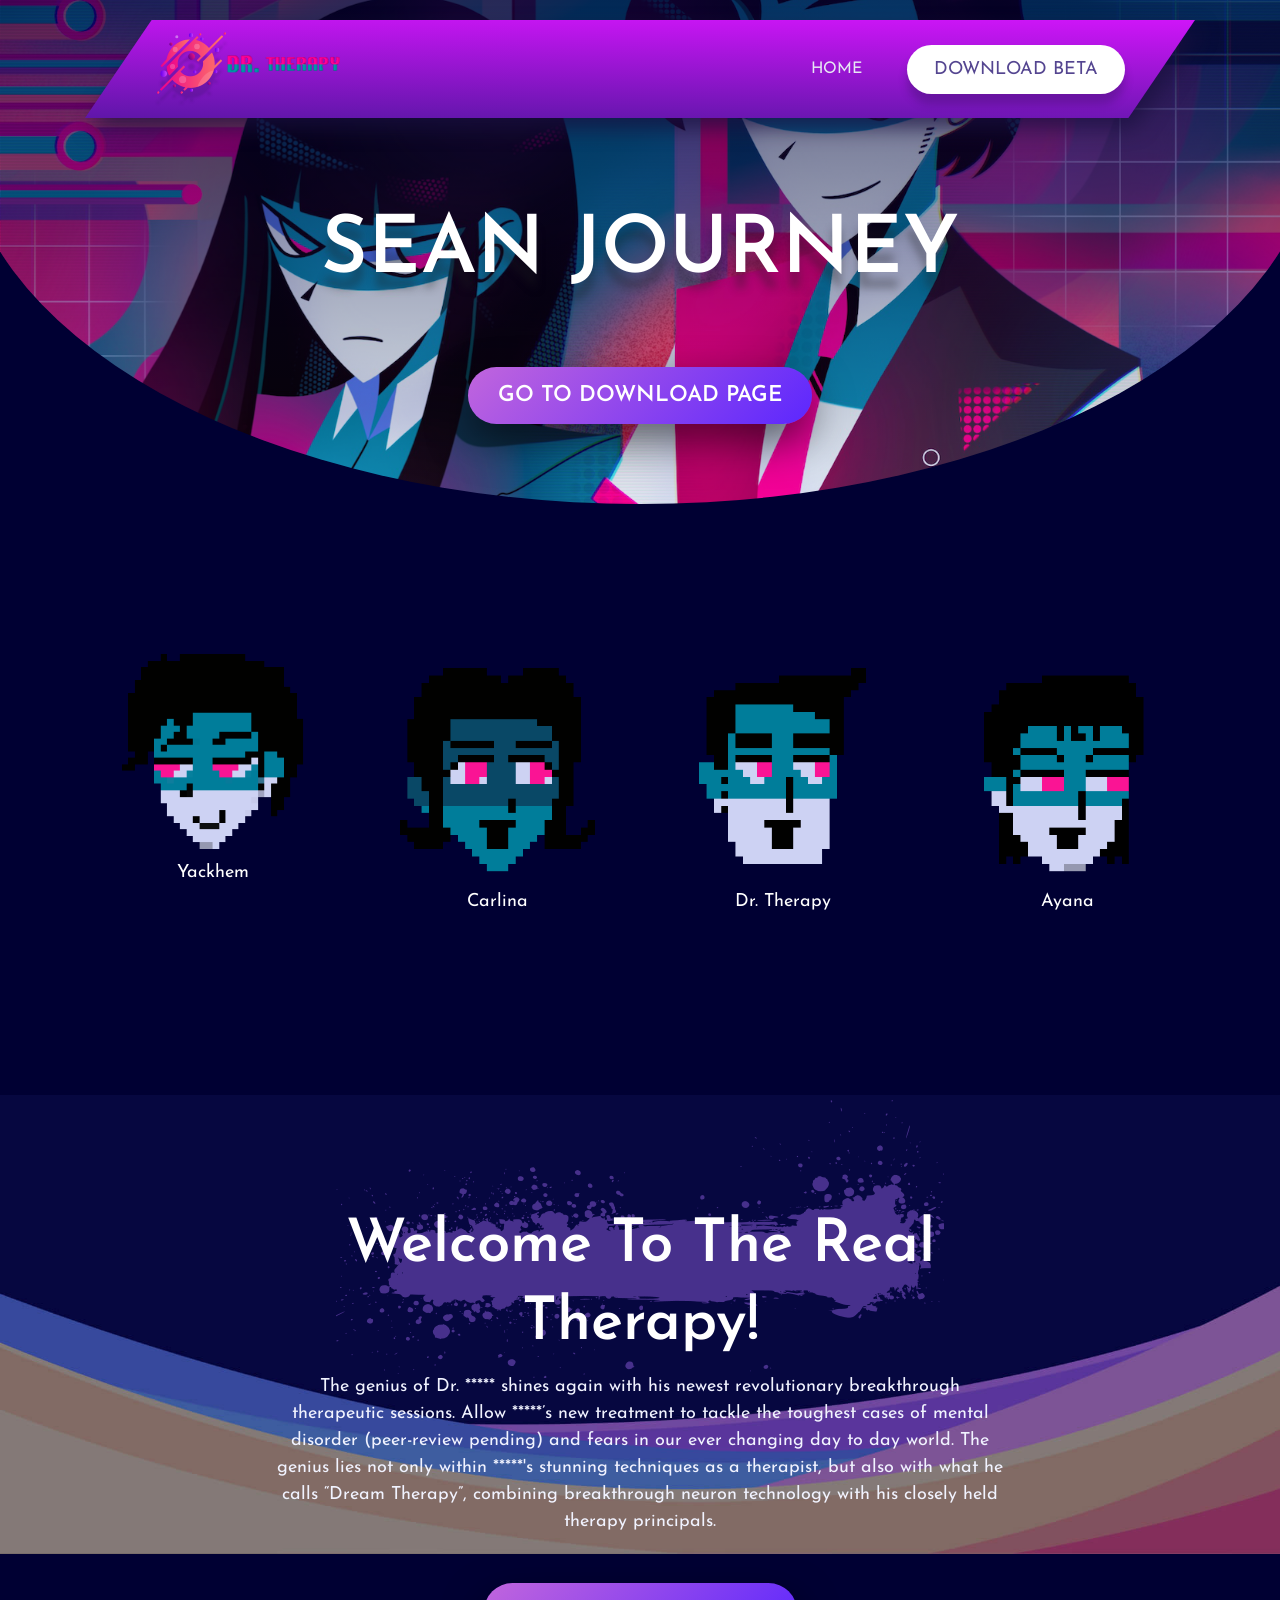
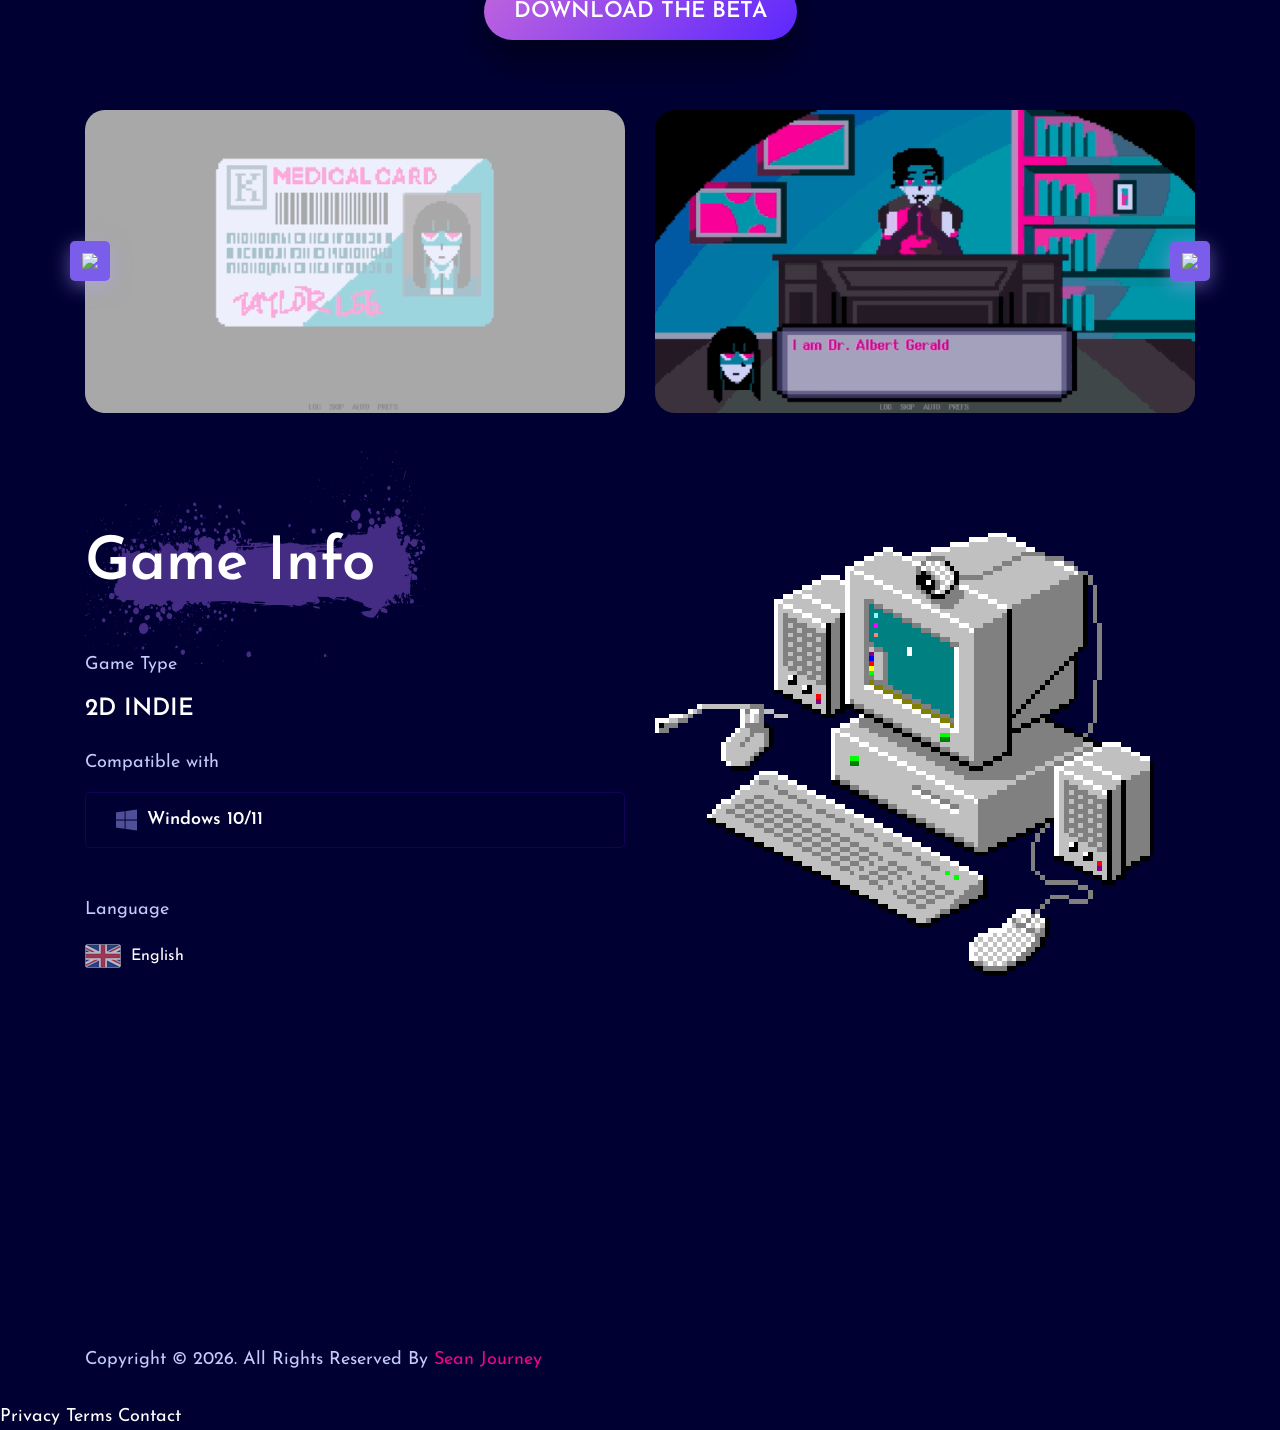
==== commit cd28273b: "Update index.html" ====
--- a/index.html
+++ b/index.html
@@ -13,6 +13,7 @@
   <meta name="theme-color" content="#43B581">
   <link rel="canonical" href="https://sean-journey.com/">
   <link rel="icon" type="image/png" href="favicons/547-images-72fq3OWCwYFh.png" sizes="16x16">
+  
 
   <link rel="stylesheet" href="css/css-IxWB4lY7jQps.css">
   <link rel="stylesheet" href="css/css-XIwxACQ8x75P.css">
@@ -204,3 +205,6 @@
   <script src="js/4143-js-h2c0jlg7K18U.js"></script>
 </body>
 </html>
+<a href="/privacy.html">Privacy</a>
+<a href="/terms.html">Terms</a>
+<a href="/contact.html">Contact</a>
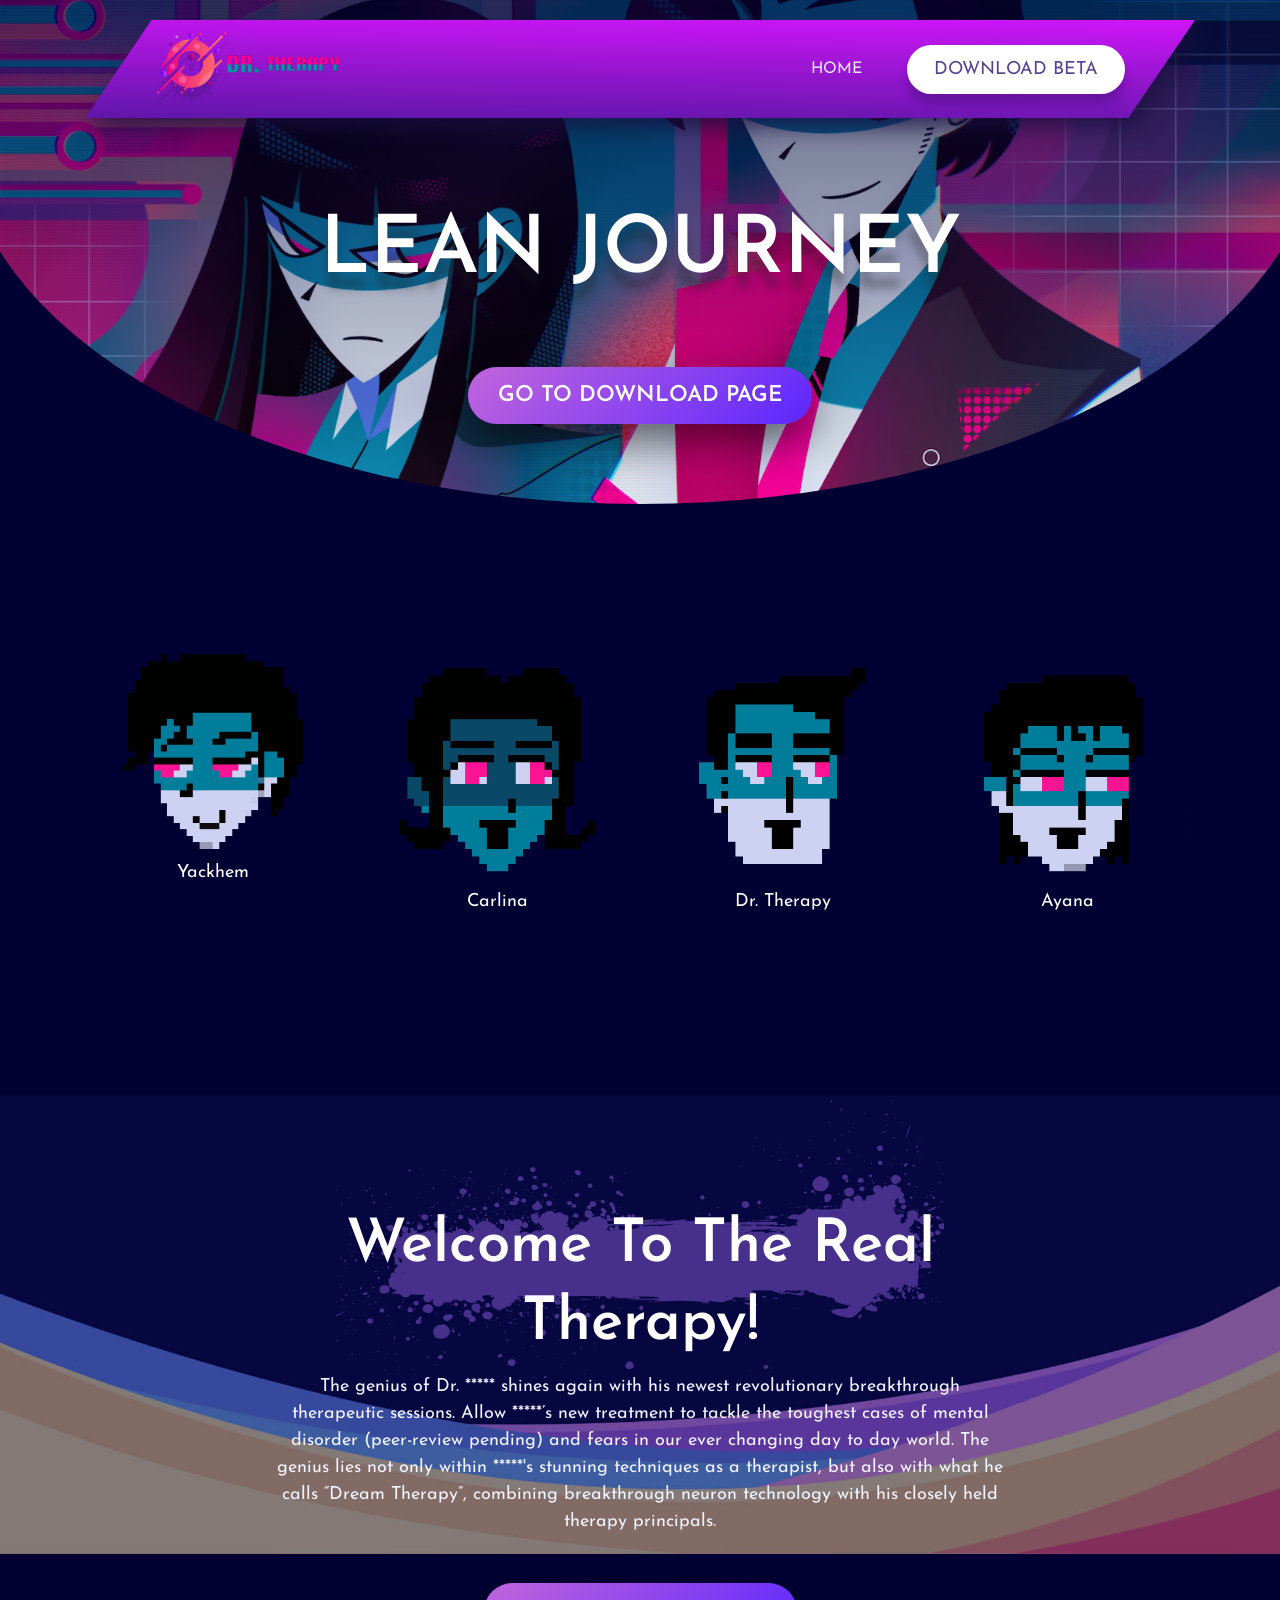
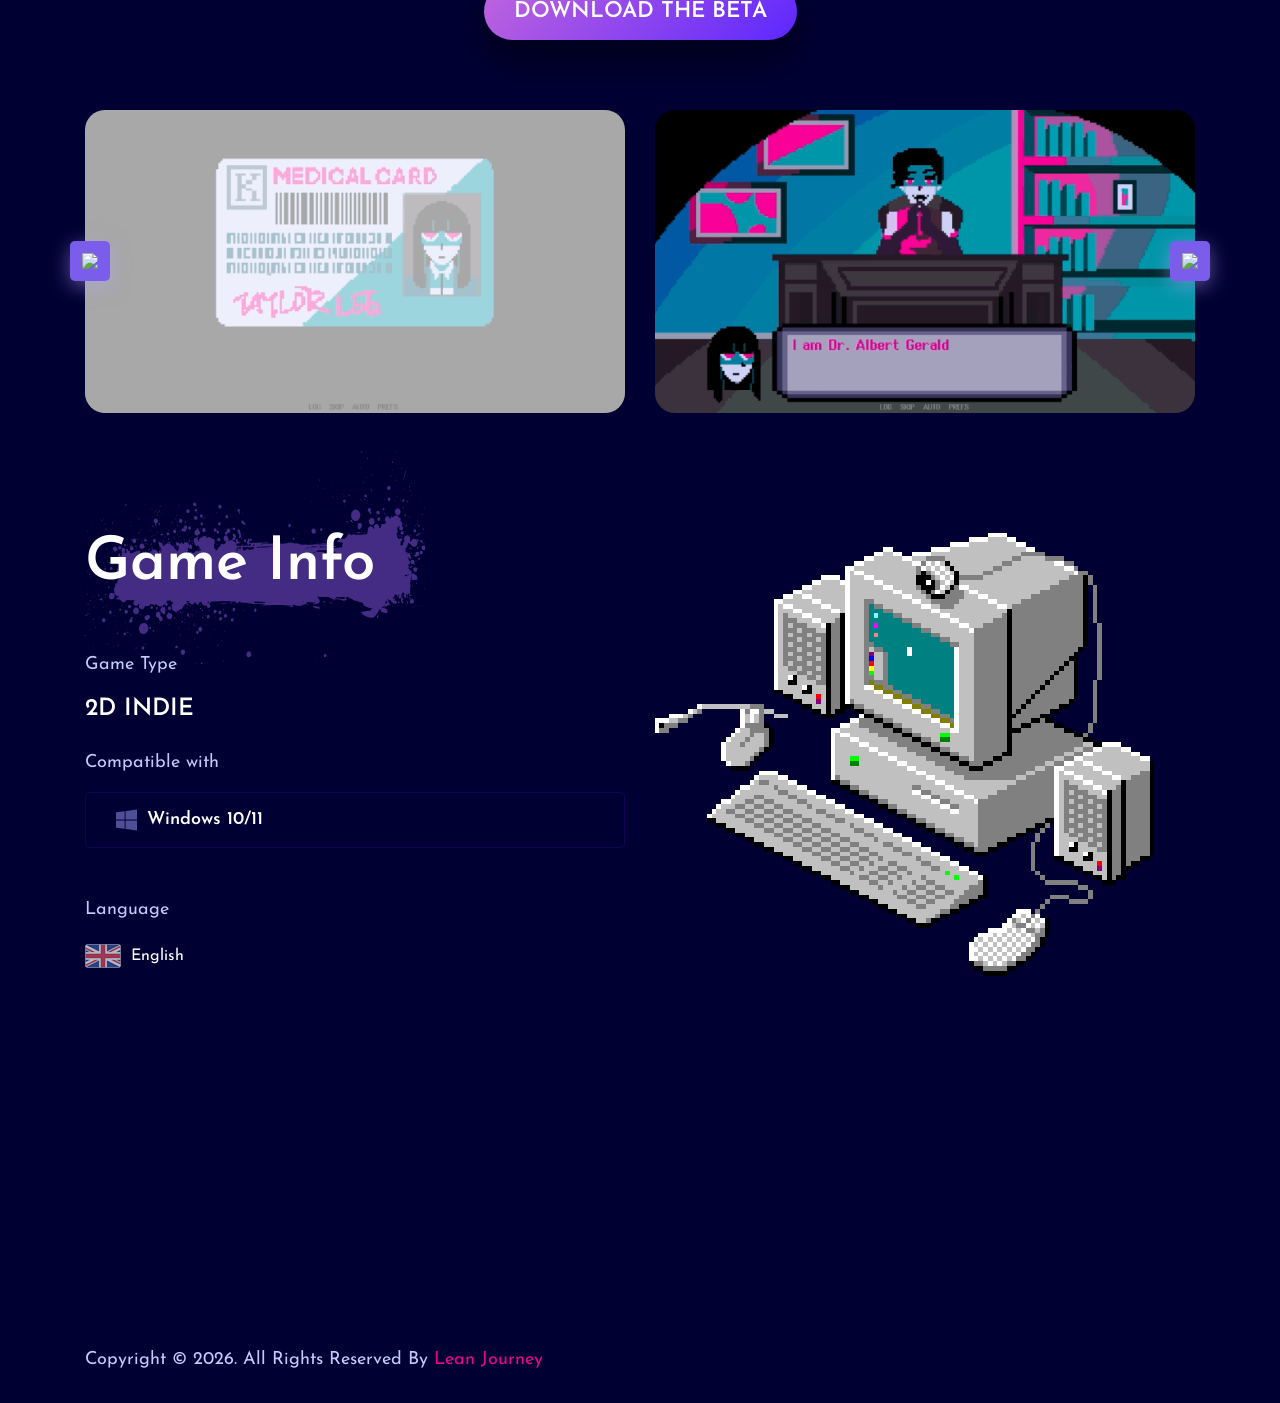
==== commit 751e1575: "Update index.html" ====
--- a/index.html
+++ b/index.html
@@ -3,17 +3,16 @@
 <head>
   <meta charset="UTF-8">
   <meta name="viewport" content="width=device-width, initial-scale=1.0">
-  <title>Sean Journey</title>
-  <meta name="description" content="Sean Journey is a 2D indie therapy game. Explore the world, meet memorable characters, and download the latest beta from the official page.">
-  <meta property="og:title" content="Sean Journey">
-  <meta property="og:description" content="Sean Journey is a 2D, Indie and Therapy game. Take your time and browse the website for more information.">
-  <meta property="og:url" content="https://sean-journey.com/">
+  <title>Lean Journey</title>
+  <meta name="description" content="Lean Journey is a 2D indie therapy game. Explore the world, meet memorable characters, and download the latest beta from the official page.">
+  <meta property="og:title" content="Lean Journey">
+  <meta property="og:description" content="Lean Journey is a 2D, Indie and Therapy game. Take your time and browse the website for more information.">
+  <meta property="og:url" content="https://lean-journey.org">
   <meta property="og:type" content="website">
   <meta property="og:image" content="https://cdn.discordapp.com/attachments/1471543554860908779/1480685555737039046/images-9YUft3VPy93D.png?ex=69b09362&is=69af41e2&hm=014924e7847ab50982bd201a446b79c352d2530d7d08c395efb81212d71d51df&">
   <meta name="theme-color" content="#43B581">
-  <link rel="canonical" href="https://sean-journey.com/">
+  <link rel="canonical" href="https://lean-journey.org">
   <link rel="icon" type="image/png" href="favicons/547-images-72fq3OWCwYFh.png" sizes="16x16">
-  
 
   <link rel="stylesheet" href="css/css-IxWB4lY7jQps.css">
   <link rel="stylesheet" href="css/css-XIwxACQ8x75P.css">
@@ -28,12 +27,12 @@
   {
     "@context": "https://schema.org",
     "@type": "VideoGame",
-    "name": "Sean Journey",
-    "url": "https://sean-journey.com/",
+    "name": "Lean Journey",
+    "url": "https://lean-journey.org",
     "genre": ["Indie", "2D"],
     "gamePlatform": "Windows",
     "operatingSystem": "Windows 10/11",
-    "description": "Sean Journey is a 2D indie therapy game with a downloadable beta."
+    "description": "Lean Journey is a 2D indie therapy game with a downloadable beta."
   }
   </script>
 </head>
@@ -57,7 +56,7 @@
         <div class="container">
           <nav class="navbar navbar-expand-xl align-items-center">
             <a class="site-logo site-title" href="index.html">
-              <img src="images/images-RcSnmPoXoDvJ.png" alt="Sean Journey logo">
+              <img src="images/images-RcSnmPoXoDvJ.png" alt="Lean Journey logo">
               <span class="logo-icon"><i class="flaticon-fire"></i></span>
             </a>
 
@@ -79,12 +78,12 @@
     </header>
 
     <section class="inner-hero style--three">
-      <div class="clip-path-img"><img src="images/images-9YUft3VPy93D.png" alt="Sean Journey artwork"></div>
+      <div class="clip-path-img"><img src="images/images-9YUft3VPy93D.png" alt="Lean Journey artwork"></div>
       <div class="container">
         <div class="row">
           <div class="col-lg-12">
             <div class="single-game-hero text-center">
-              <h1 class="game-name">Sean Journey</h1>
+              <h1 class="game-name">Lean Journey</h1>
               <div>
                 <a href="download.html" class="cmn-btn style--two mt-5">Go to Download Page</a>
               </div>
@@ -140,10 +139,10 @@
         </div>
 
         <div class="single-game-slider">
-          <div class="single-slide"><img src="images/images-fbXur6ItQhY5.jpg" alt="Sean Journey screenshot 1"></div>
-          <div class="single-slide"><img src="images/images-9a9Xf6.png" alt="Sean Journey screenshot 2"></div>
-          <div class="single-slide"><img src="images/images-DHHdN8.png" alt="Sean Journey screenshot 3"></div>
-          <div class="single-slide"><img src="images/images-fDki8O.jpg" alt="Sean Journey screenshot 4"></div>
+          <div class="single-slide"><img src="images/images-fbXur6ItQhY5.jpg" alt="Lean Journey screenshot 1"></div>
+          <div class="single-slide"><img src="images/images-9a9Xf6.png" alt="Lean Journey screenshot 2"></div>
+          <div class="single-slide"><img src="images/images-DHHdN8.png" alt="Lean Journey screenshot 3"></div>
+          <div class="single-slide"><img src="images/images-fDki8O.jpg" alt="Lean Journey screenshot 4"></div>
         </div>
       </div>
     </section>
@@ -175,7 +174,7 @@
           </div>
           <div class="col-lg-6 mt-lg-0 mt-4">
             <div class="game-info-thumb">
-              <img src="images/images-RMMjCz6ABaKH.png" alt="Sean Journey game art">
+              <img src="images/images-RMMjCz6ABaKH.png" alt="Lean Journey game art">
             </div>
           </div>
         </div>
@@ -186,7 +185,7 @@
       <div class="container">
         <div class="row footer-bottom align-items-center">
           <div class="col-lg-7 col-md-6 text-md-left text-center">
-            <p class="copy-right-text">Copyright &copy; 2026. All Rights Reserved By <a href="index.html">Sean Journey</a></p>
+            <p class="copy-right-text">Copyright &copy; 2026. All Rights Reserved By <a href="index.html">Lean Journey</a></p>
           </div>
         </div>
       </div>
@@ -205,6 +204,3 @@
   <script src="js/4143-js-h2c0jlg7K18U.js"></script>
 </body>
 </html>
-<a href="/privacy.html">Privacy</a>
-<a href="/terms.html">Terms</a>
-<a href="/contact.html">Contact</a>
